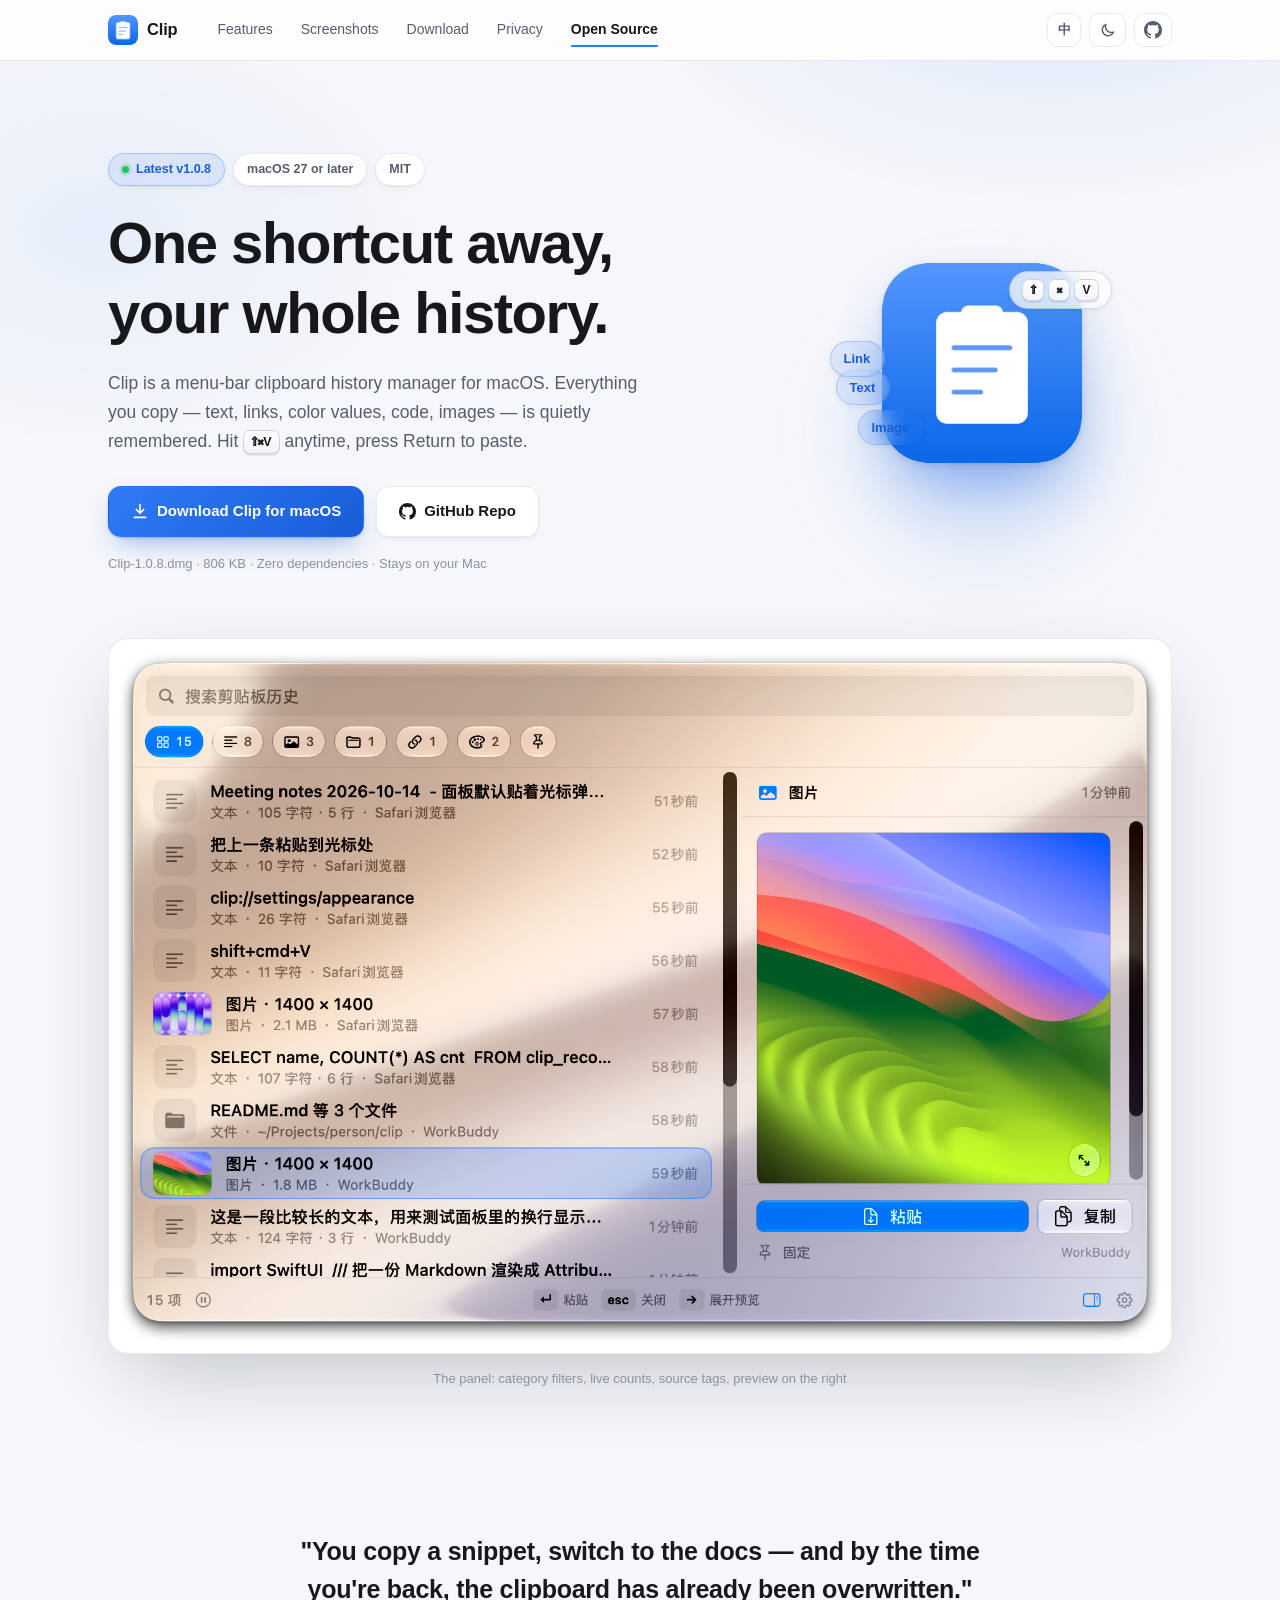
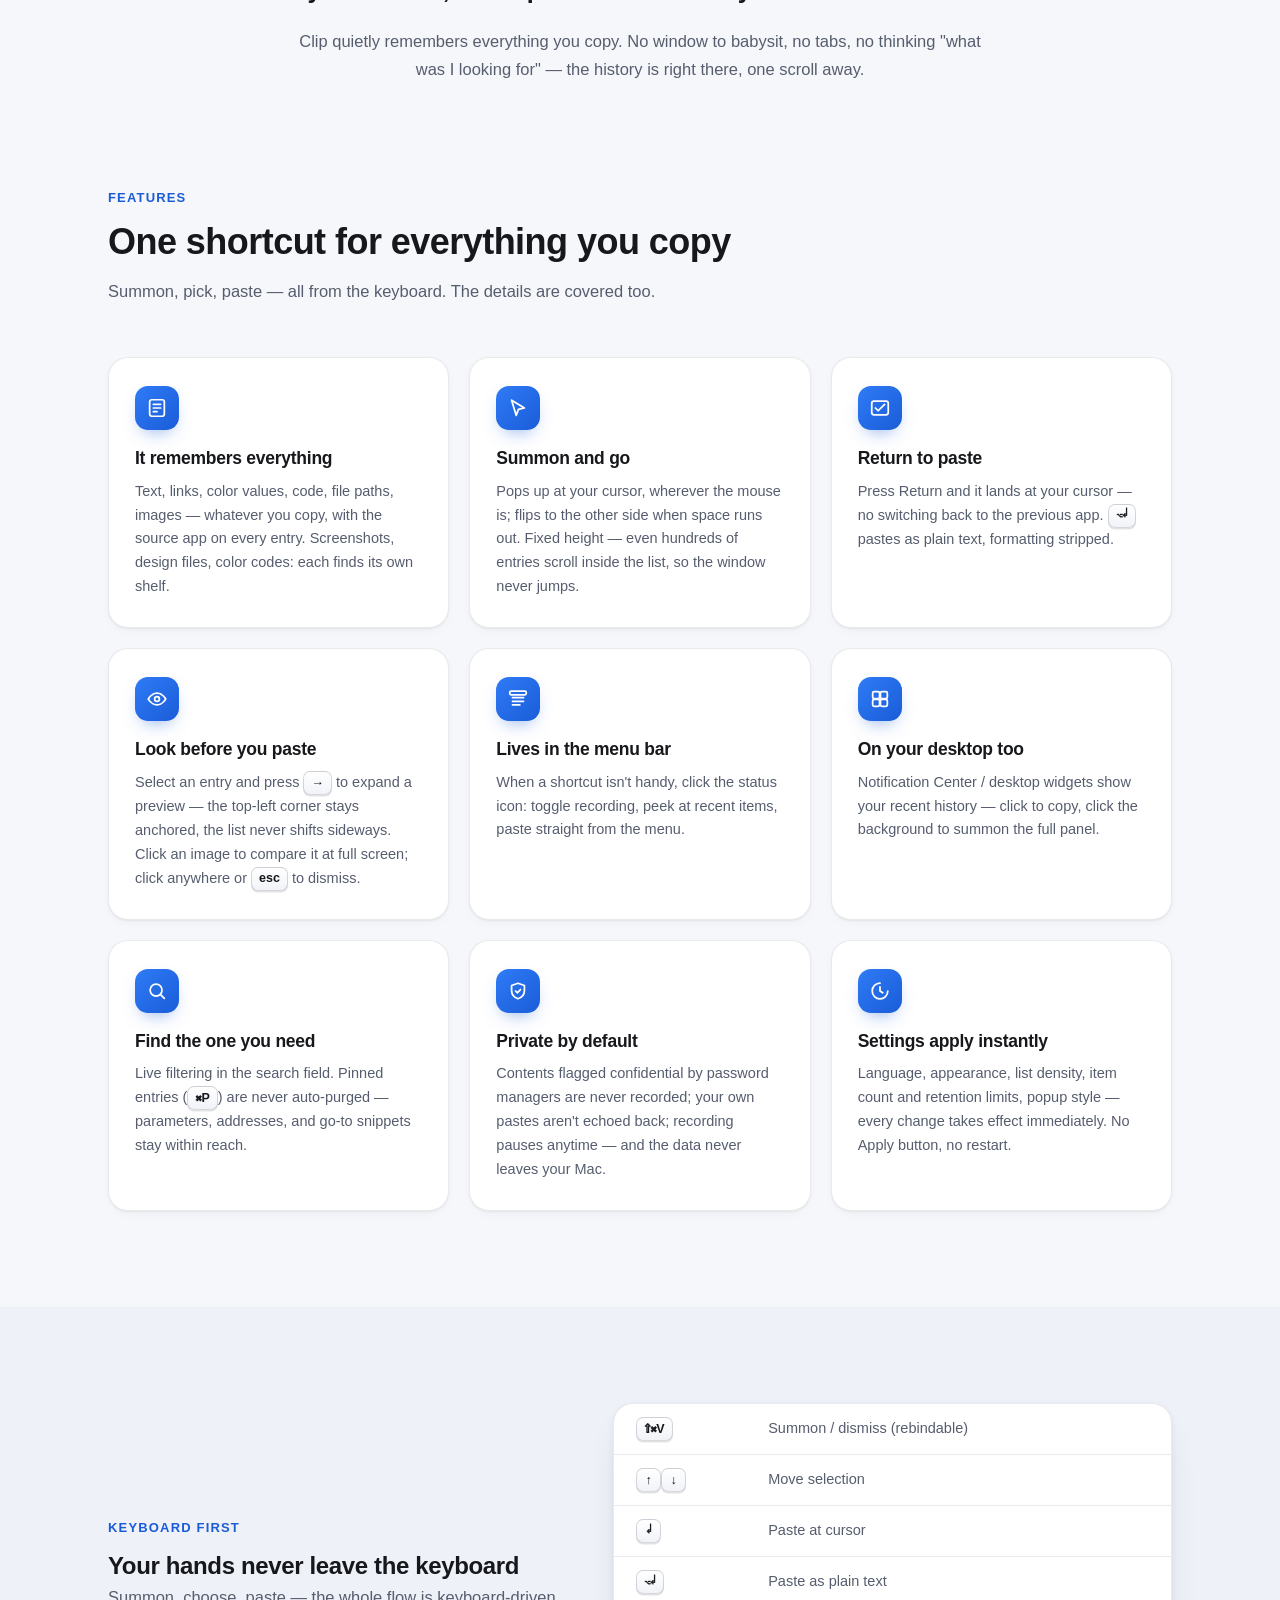
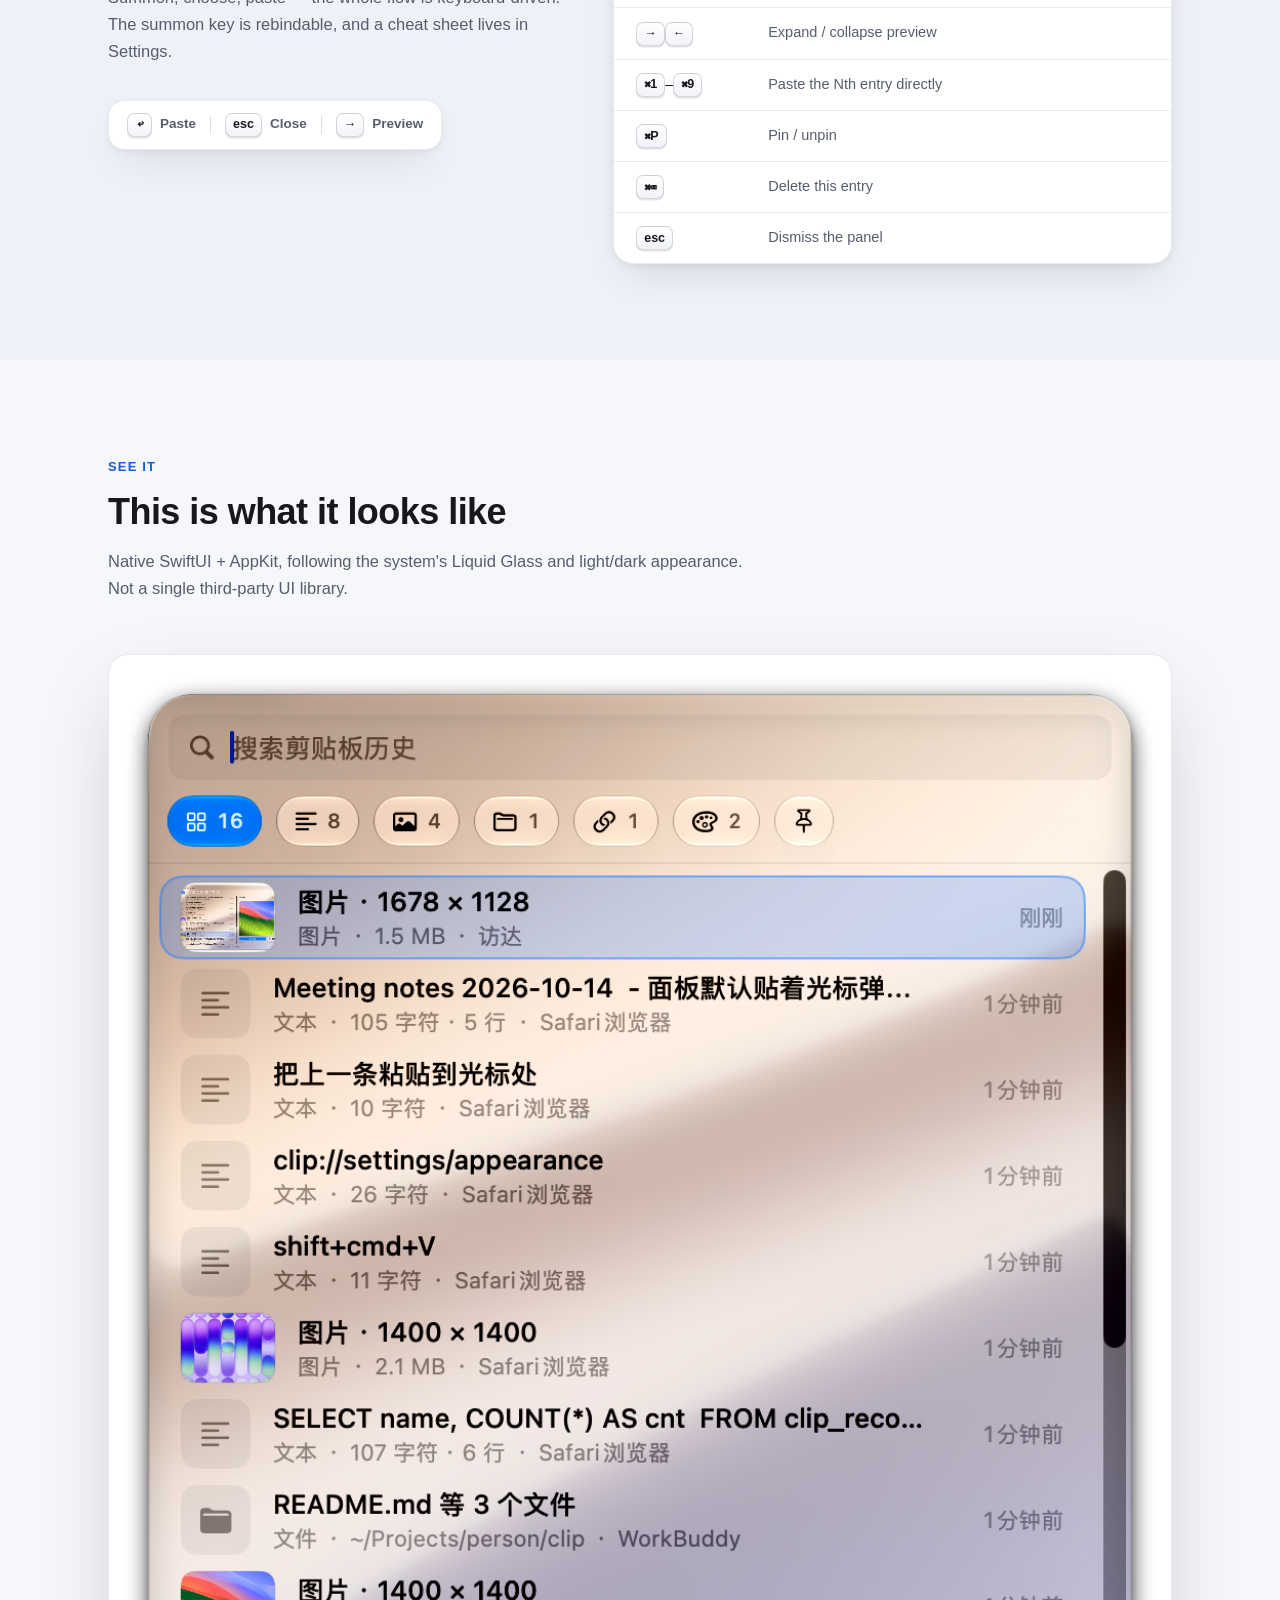
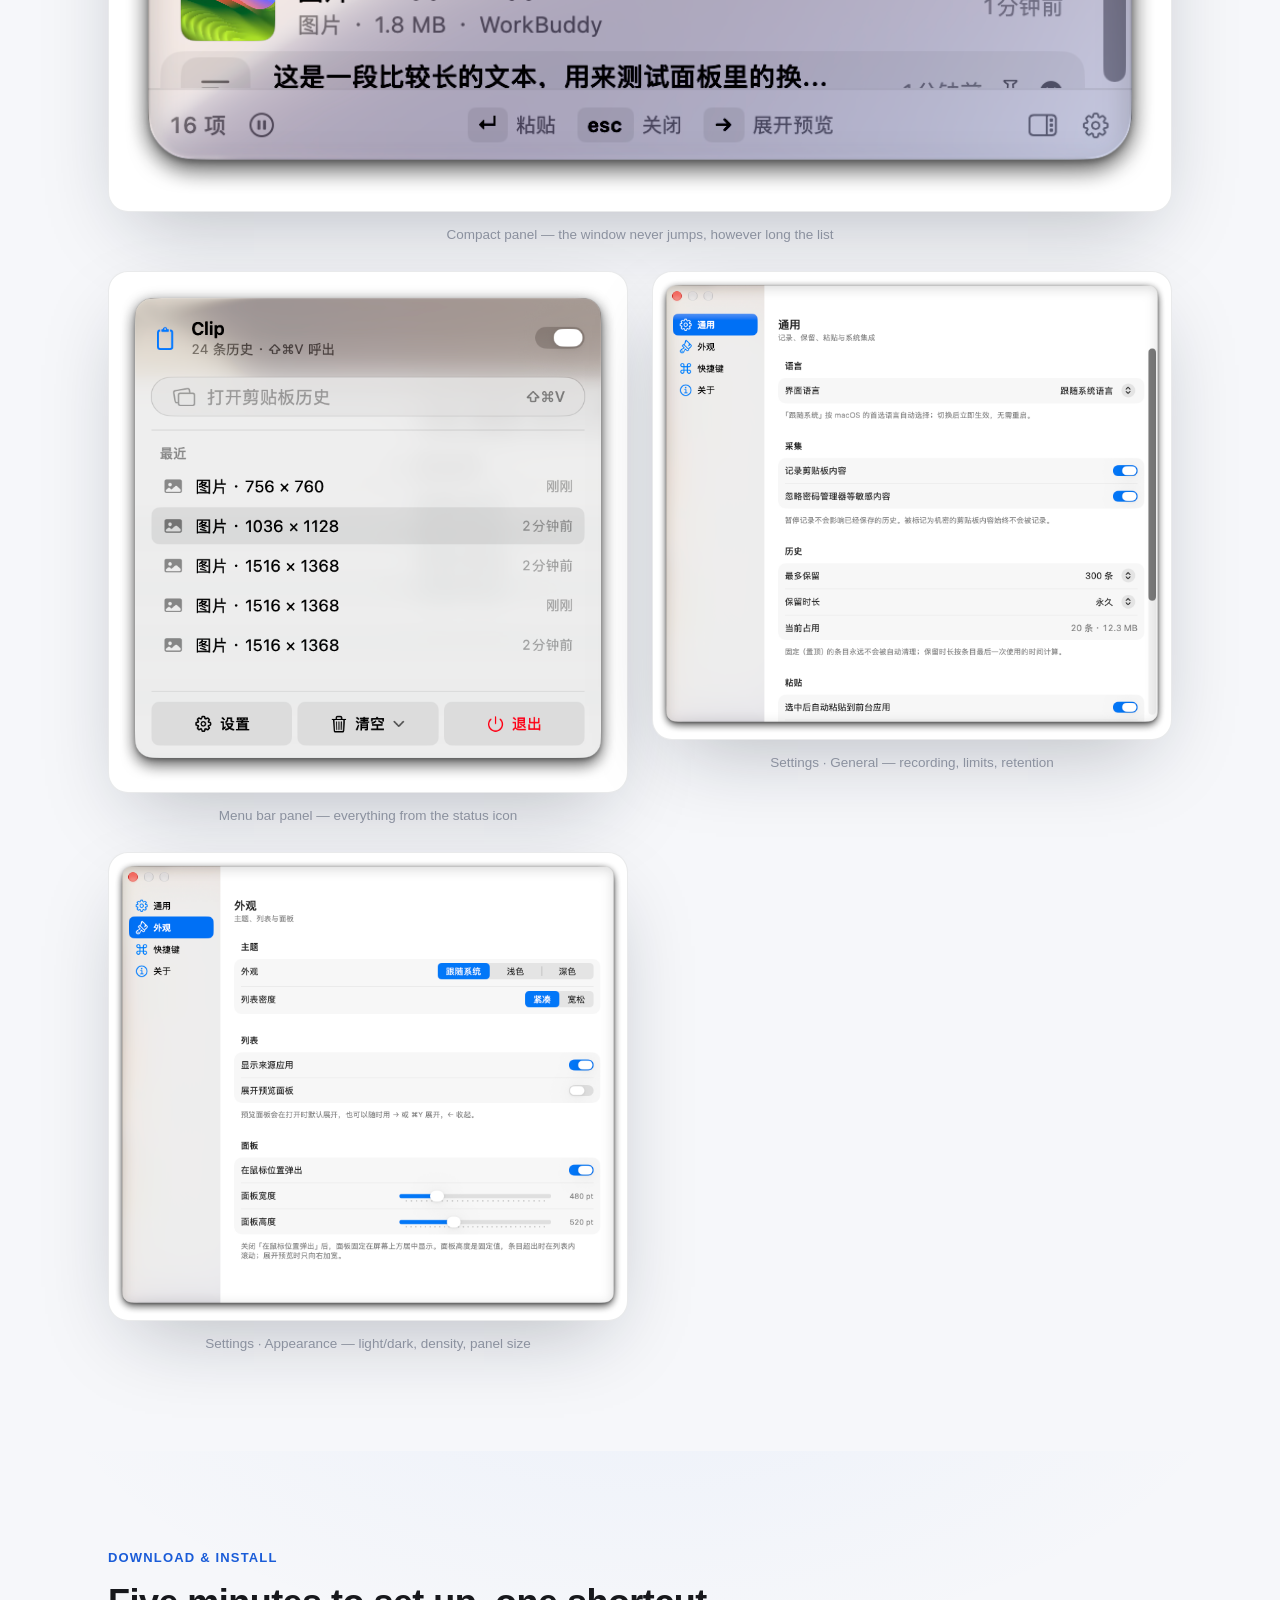
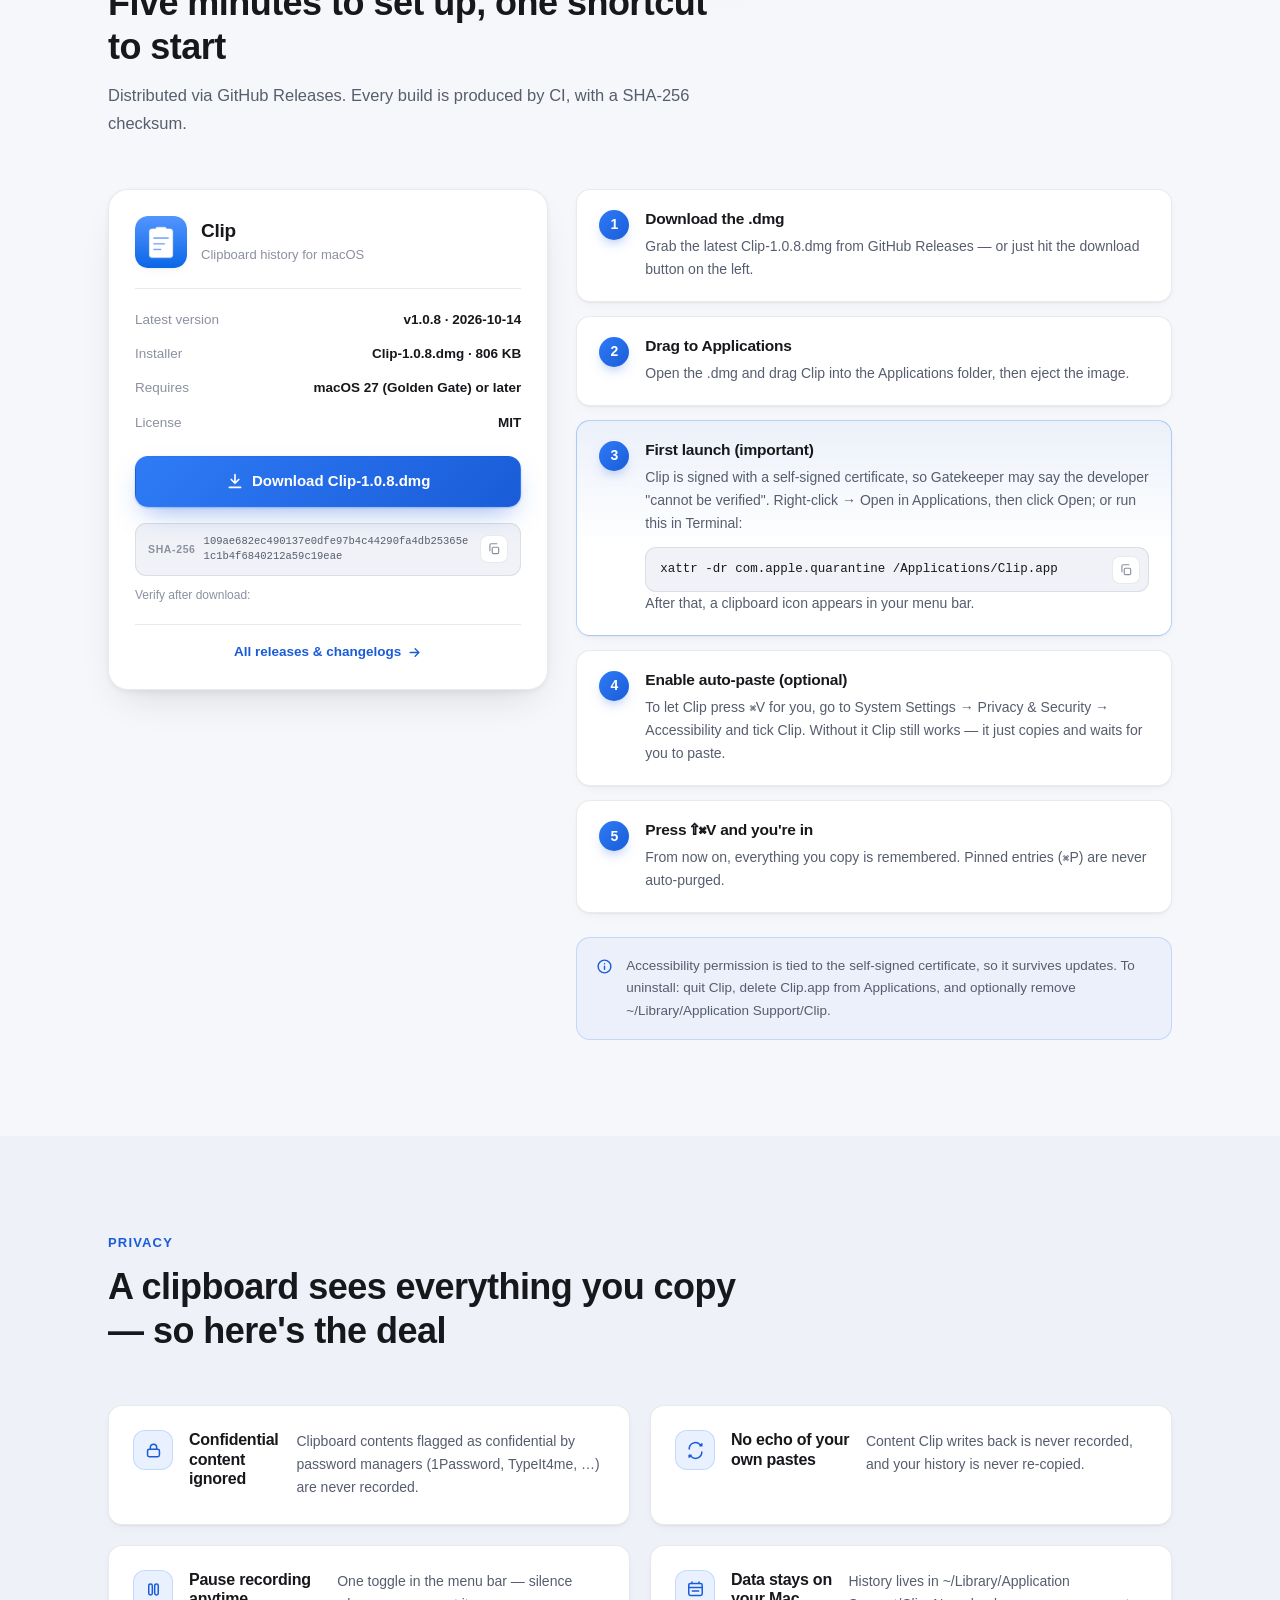
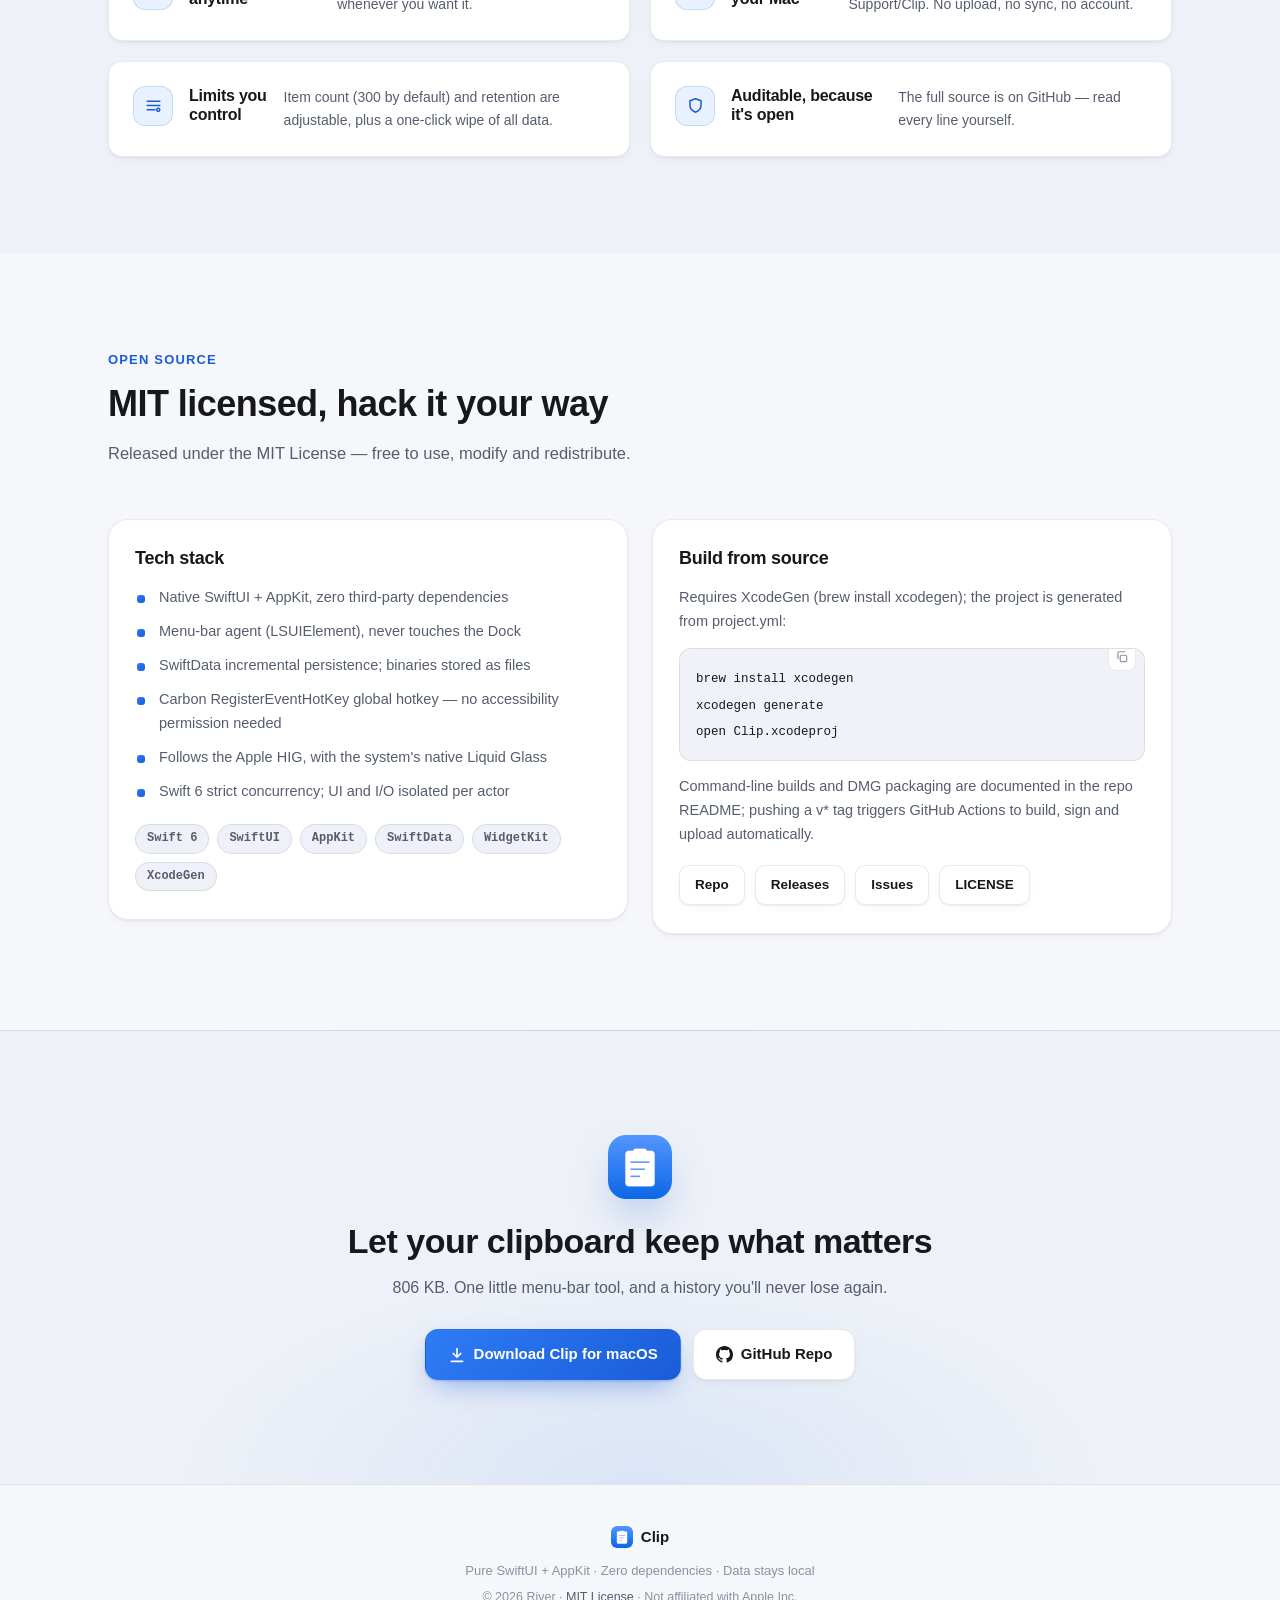
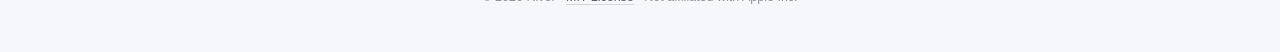
==== docs/index.html @ 3fa2eb09 "站点目录 site/ 移至 docs/，适配 GitHub Pages 的 /docs 发布选项 - GitHub Pages 分支发布只支持 / 或 /docs 根目录，site/ 子目录无法直接选" ====
<!DOCTYPE html>
<html lang="zh-CN">
<head>
<meta charset="UTF-8">
<meta name="viewport" content="width=device-width, initial-scale=1.0">
<title>Clip — macOS 剪贴板历史管理器</title>
<meta name="description" content="Clip 是一款常驻菜单栏的 macOS 剪贴板历史管理器。按一下 ⇧⌘V，复制过的一切就在手边，回车即粘。开源、零依赖、数据只在本机。">
<link rel="icon" type="image/png" href="assets/img/icon.png">
<link rel="stylesheet" href="assets/style.css">
</head>
<body>

<!-- ============ 顶部导航 ============ -->
<header class="nav" id="nav">
  <div class="nav-inner">
    <a class="nav-brand" href="#top">
      <img src="assets/img/icon.png" alt="Clip 图标" width="30" height="30">
      <span>Clip</span>
    </a>
    <nav class="nav-links">
      <a href="#features" data-i18n="nav.features">功能特性</a>
      <a href="#showcase" data-i18n="nav.showcase">截图</a>
      <a href="#download" data-i18n="nav.download">下载安装</a>
      <a href="#privacy" data-i18n="nav.privacy">隐私</a>
      <a href="#opensource" data-i18n="nav.opensource">开源</a>
    </nav>
    <div class="nav-actions">
      <button class="icon-btn" id="lang-toggle" type="button" aria-label="切换语言 / Switch language">
        <span id="lang-label">EN</span>
      </button>
      <button class="icon-btn" id="theme-toggle" type="button" aria-label="切换深浅色 / Toggle theme">
        <svg class="icon-sun" viewBox="0 0 24 24" width="17" height="17" fill="none" stroke="currentColor" stroke-width="2" stroke-linecap="round"><circle cx="12" cy="12" r="4.2"/><path d="M12 2.5v2M12 19.5v2M2.5 12h2M19.5 12h2M5.2 5.2l1.4 1.4M17.4 17.4l1.4 1.4M18.8 5.2l-1.4 1.4M6.6 17.4l-1.4 1.4"/></svg>
        <svg class="icon-moon" viewBox="0 0 24 24" width="17" height="17" fill="none" stroke="currentColor" stroke-width="2" stroke-linecap="round" stroke-linejoin="round"><path d="M20.6 14.2A8.3 8.3 0 0 1 9.8 3.4a8.3 8.3 0 1 0 10.8 10.8z"/></svg>
      </button>
      <a class="icon-btn" href="https://github.com/wrm244/clip" target="_blank" rel="noopener" aria-label="GitHub 仓库">
        <svg viewBox="0 0 16 16" width="18" height="18" fill="currentColor" aria-hidden="true"><path d="M8 0C3.58 0 0 3.58 0 8c0 3.54 2.29 6.53 5.47 7.59.4.07.55-.17.55-.38 0-.19-.01-.82-.01-1.49-2.01.37-2.53-.49-2.69-.94-.09-.23-.48-.94-.82-1.13-.28-.15-.68-.52-.01-.53.63-.01 1.08.58 1.23.82.72 1.21 1.87.87 2.33.66.07-.52.28-.87.51-1.07-1.78-.2-3.64-.89-3.64-3.95 0-.87.31-1.59.82-2.15-.08-.2-.36-1.02.08-2.12 0 0 .67-.21 2.2.82.64-.18 1.32-.27 2-.27s1.36.09 2 .27c1.53-1.04 2.2-.82 2.2-.82.44 1.1.16 1.92.08 2.12.51.56.82 1.27.82 2.15 0 3.07-1.87 3.75-3.65 3.95.29.25.54.73.54 1.48 0 1.07-.01 1.93-.01 2.2 0 .21.15.46.55.38A8.01 8.01 0 0 0 16 8c0-4.42-3.58-8-8-8z"/></svg>
      </a>
    </div>
  </div>
</header>

<main id="top">

<!-- ============ Hero ============ -->
<section class="hero">
  <div class="hero-bg" aria-hidden="true"></div>
  <div class="wrap hero-grid">
    <div class="hero-copy reveal">
      <div class="badges">
        <span class="badge badge-version"><span class="dot"></span><span data-i18n="hero.badgeLatest">最新版 v1.0.8</span></span>
        <span class="badge" data-i18n="hero.badgeOS">macOS 27 或更高</span>
        <span class="badge">MIT</span>
      </div>
      <h1 data-i18n-html="hero.title">按一下快捷键，<br>历史就在手边。</h1>
      <p class="lead" data-i18n-html="hero.sub">Clip 是一款常驻 macOS 菜单栏的剪贴板历史管理器。复制过的一切——文本、链接、色值、代码、图片——都安静地记着。<kbd>⇧⌘V</kbd> 随叫随到，回车即粘。</p>
      <div class="cta-row">
        <a class="btn btn-primary" href="https://github.com/wrm244/clip/releases/download/v1.0.8/Clip-1.0.8.dmg">
          <svg viewBox="0 0 24 24" width="18" height="18" fill="none" stroke="currentColor" stroke-width="2.2" stroke-linecap="round" stroke-linejoin="round"><path d="M12 3.5v11M7 10l5 5 5-5M4.5 20.5h15"/></svg>
          <span data-i18n="hero.ctaDownload">下载 Clip for macOS</span>
        </a>
        <a class="btn btn-ghost" href="https://github.com/wrm244/clip" target="_blank" rel="noopener">
          <svg viewBox="0 0 16 16" width="17" height="17" fill="currentColor" aria-hidden="true"><path d="M8 0C3.58 0 0 3.58 0 8c0 3.54 2.29 6.53 5.47 7.59.4.07.55-.17.55-.38 0-.19-.01-.82-.01-1.49-2.01.37-2.53-.49-2.69-.94-.09-.23-.48-.94-.82-1.13-.28-.15-.68-.52-.01-.53.63-.01 1.08.58 1.23.82.72 1.21 1.87.87 2.33.66.07-.52.28-.87.51-1.07-1.78-.2-3.64-.89-3.64-3.95 0-.87.31-1.59.82-2.15-.08-.2-.36-1.02.08-2.12 0 0 .67-.21 2.2.82.64-.18 1.32-.27 2-.27s1.36.09 2 .27c1.53-1.04 2.2-.82 2.2-.82.44 1.1.16 1.92.08 2.12.51.56.82 1.27.82 2.15 0 3.07-1.87 3.75-3.65 3.95.29.25.54.73.54 1.48 0 1.07-.01 1.93-.01 2.2 0 .21.15.46.55.38A8.01 8.01 0 0 0 16 8c0-4.42-3.58-8-8-8z"/></svg>
          <span data-i18n="hero.ctaGithub">GitHub 仓库</span>
        </a>
      </div>
      <p class="cta-meta" data-i18n="hero.ctaMeta">Clip-1.0.8.dmg · 806 KB · 零第三方依赖 · 数据只在本机</p>
    </div>

    <div class="hero-visual reveal" aria-hidden="true">
      <div class="hero-glow"></div>
      <div class="app-icon-wrap">
        <img class="app-icon" src="assets/img/icon.png" alt="Clip 应用图标" width="200" height="200">
        <div class="float-chip chip-key"><kbd>⇧</kbd><kbd>⌘</kbd><kbd>V</kbd></div>
        <div class="float-chip chip-pill pill-text"><span data-i18n="chip.text">文本</span></div>
        <div class="float-chip chip-pill pill-img"><span data-i18n="chip.image">图片</span></div>
        <div class="float-chip chip-pill pill-link"><span data-i18n="chip.link">链接</span></div>
      </div>
    </div>
  </div>

  <div class="wrap hero-shot reveal">
    <div class="shot-frame">
      <img src="assets/img/剪切板1.png" alt="Clip 面板展开预览" loading="lazy">
    </div>
    <p class="shot-caption" data-i18n="hero.shotCaption">主面板：分类筛选、实时计数、来源标注，向右展开预览</p>
  </div>
</section>

<!-- ============ 痛点引入 ============ -->
<section class="intro">
  <div class="wrap intro-inner reveal">
    <p class="intro-quote" data-i18n="intro.q1">「你复制了一段代码，切去查文档；回头再要用，剪贴板已经被新内容覆盖了。」</p>
    <p class="intro-text" data-i18n="intro.a1">Clip 在后台安静地记下你复制过的一切。没有窗口常驻，没有标签页，不用先想「我要找什么」——历史就摊在你面前，翻一下就行。</p>
  </div>
</section>

<!-- ============ 功能特性 ============ -->
<section class="section" id="features">
  <div class="wrap">
    <div class="section-head reveal">
      <p class="eyebrow" data-i18n="features.eyebrow">核心能力</p>
      <h2 data-i18n="features.title">一个快捷键，管好复制过的一切</h2>
      <p class="section-lead" data-i18n="features.lead">从呼出、选择到粘贴，全流程键盘完成；细节处也都替你想到了。</p>
    </div>

    <div class="grid grid-3">
      <article class="card reveal">
        <div class="card-icon icon-blue">
          <svg viewBox="0 0 24 24" width="22" height="22" fill="none" stroke="currentColor" stroke-width="1.9" stroke-linecap="round" stroke-linejoin="round"><path d="M4 5.5A2.5 2.5 0 0 1 6.5 3h11A2.5 2.5 0 0 1 20 5.5v13a2.5 2.5 0 0 1-2.5 2.5h-11A2.5 2.5 0 0 1 4 18.5z"/><path d="M8 8h8M8 12h8M8 16h4"/></svg>
        </div>
        <h3 data-i18n="f1.title">什么都记得</h3>
        <p data-i18n="f1.desc">文本、链接、颜色值、代码、文件路径、图片，复制什么记什么，每条都标着来自哪个应用。截图、设计稿、复制的色值，各自归位不打架。</p>
      </article>

      <article class="card reveal">
        <div class="card-icon icon-blue">
          <svg viewBox="0 0 24 24" width="22" height="22" fill="none" stroke="currentColor" stroke-width="1.9" stroke-linecap="round" stroke-linejoin="round"><path d="M5 3.5 19 12l-6.5 1.5L10 20z"/></svg>
        </div>
        <h3 data-i18n="f2.title">呼出即用</h3>
        <p data-i18n="f2.desc">贴着光标弹出，鼠标在哪就在哪出现；屏幕放不下时自动翻到另一侧。高度固定，条目再多也只在列表内部滚动——呼出的瞬间窗口不会上下跳。</p>
      </article>

      <article class="card reveal">
        <div class="card-icon icon-blue">
          <svg viewBox="0 0 24 24" width="22" height="22" fill="none" stroke="currentColor" stroke-width="1.9" stroke-linecap="round" stroke-linejoin="round"><rect x="3" y="4.5" width="18" height="15" rx="2.5"/><path d="M7 12l3 3 7-7"/></svg>
        </div>
        <h3 data-i18n="f3.title">回车即粘</h3>
        <p data-i18n-html="f3.desc">选中一条按回车，直接送到当前光标处，不用手动切回上一个应用。<kbd>⌥↵</kbd> 还能以纯文本粘贴，不带格式。</p>
      </article>

      <article class="card reveal">
        <div class="card-icon icon-blue">
          <svg viewBox="0 0 24 24" width="22" height="22" fill="none" stroke="currentColor" stroke-width="1.9" stroke-linecap="round" stroke-linejoin="round"><path d="M2.5 12S6 5.5 12 5.5 21.5 12 21.5 12 18 18.5 12 18.5 2.5 12 2.5 12z"/><circle cx="12" cy="12" r="2.6"/></svg>
        </div>
        <h3 data-i18n="f4.title">看得清再决定</h3>
        <p data-i18n-html="f4.desc">选中一条按 <kbd>→</kbd> 向右展开预览，左上角固定不动，正在看的列表不会横向跳动。图片点一下放大到屏幕尺寸比对，任意处或 <kbd>esc</kbd> 收起。</p>
      </article>

      <article class="card reveal">
        <div class="card-icon icon-blue">
          <svg viewBox="0 0 24 24" width="22" height="22" fill="none" stroke="currentColor" stroke-width="1.9" stroke-linecap="round" stroke-linejoin="round"><rect x="3" y="3.5" width="18" height="4" rx="1.4"/><path d="M6 10.5h12M6 14.5h12M6 18.5h8"/></svg>
        </div>
        <h3 data-i18n="f5.title">菜单栏里也能点</h3>
        <p data-i18n="f5.desc">不方便用快捷键时，点状态栏图标也行：开关记录、看最近几条、直接从菜单栏粘贴。</p>
      </article>

      <article class="card reveal">
        <div class="card-icon icon-blue">
          <svg viewBox="0 0 24 24" width="22" height="22" fill="none" stroke="currentColor" stroke-width="1.9" stroke-linecap="round" stroke-linejoin="round"><rect x="4" y="4" width="7.5" height="7.5" rx="1.6"/><rect x="12.5" y="4" width="7.5" height="7.5" rx="1.6"/><rect x="4" y="12.5" width="7.5" height="7.5" rx="1.6"/><rect x="12.5" y="12.5" width="7.5" height="7.5" rx="1.6"/></svg>
        </div>
        <h3 data-i18n="f6.title">桌面上也放一块</h3>
        <p data-i18n="f6.desc">通知中心 / 桌面小组件显示最近几条历史，点一下即复制，点空白处呼出完整面板。</p>
      </article>

      <article class="card reveal">
        <div class="card-icon icon-blue">
          <svg viewBox="0 0 24 24" width="22" height="22" fill="none" stroke="currentColor" stroke-width="1.9" stroke-linecap="round" stroke-linejoin="round"><circle cx="11" cy="11" r="6.5"/><path d="M20 20l-4.4-4.4"/></svg>
        </div>
        <h3 data-i18n="f7.title">找到你要的那一条</h3>
        <p data-i18n-html="f7.desc">顶部搜索框实时过滤。<kbd>⌘P</kbd> 固定过的条目永远不会被自动清理，参数、地址、常备片段这类东西可以一直留在手边。</p>
      </article>

      <article class="card reveal">
        <div class="card-icon icon-blue">
          <svg viewBox="0 0 24 24" width="22" height="22" fill="none" stroke="currentColor" stroke-width="1.9" stroke-linecap="round" stroke-linejoin="round"><path d="M12 3.5 5 6v5.5c0 4.4 3 7.6 7 9 4-1.4 7-4.6 7-9V6z"/><path d="M9.3 12l2 2 3.4-3.6"/></svg>
        </div>
        <h3 data-i18n="f8.title">隐私是默认项</h3>
        <p data-i18n="f8.desc">密码管理器标记为机密的剪贴板内容默认不记录，不记录自己回填的内容，可随时暂停记录——数据只在你本机。</p>
      </article>

      <article class="card reveal">
        <div class="card-icon icon-blue">
          <svg viewBox="0 0 24 24" width="22" height="22" fill="none" stroke="currentColor" stroke-width="1.9" stroke-linecap="round" stroke-linejoin="round"><path d="M12 3.5a8.5 8.5 0 1 0 8.5 8.5"/><path d="M12 7.5V12l3 2"/></svg>
        </div>
        <h3 data-i18n="f9.title">设置立即生效</h3>
        <p data-i18n="f9.desc">语言、深浅色、列表密度、保留条数与时长、呼出方式，所有改动立即生效，没有「应用」按钮，不需要重启。</p>
      </article>
    </div>
  </div>
</section>

<!-- ============ 快捷键 ============ -->
<section class="section section-tint" id="shortcuts">
  <div class="wrap">
    <div class="shortcuts-grid">
      <div class="reveal">
        <p class="eyebrow" data-i18n="keys.eyebrow">全键盘操作</p>
        <h2 data-i18n="keys.title">手不用离开键盘</h2>
        <p class="section-lead" data-i18n="keys.lead">从呼出、选择到粘贴，全流程键盘完成。呼出键可改成任意组合键，速查面板就在设置里。</p>
        <div class="keys-demo" aria-hidden="true">
          <div class="keys-bar">
            <kbd>↩</kbd><span data-i18n="keys.demoPaste">粘贴</span>
            <span class="keys-sep"></span>
            <kbd>esc</kbd><span data-i18n="keys.demoClose">关闭</span>
            <span class="keys-sep"></span>
            <kbd>→</kbd><span data-i18n="keys.demoPreview">展开预览</span>
          </div>
        </div>
      </div>
      <div class="table-card reveal">
        <table class="keys-table">
          <tbody>
            <tr><td><kbd>⇧⌘V</kbd></td><td data-i18n="k1">呼出 / 收起（可改成任意组合键）</td></tr>
            <tr><td><kbd>↑</kbd><kbd>↓</kbd></td><td data-i18n="k2">选择</td></tr>
            <tr><td><kbd>↵</kbd></td><td data-i18n="k3">粘贴到光标处</td></tr>
            <tr><td><kbd>⌥↵</kbd></td><td data-i18n="k4">以纯文本粘贴（不带格式）</td></tr>
            <tr><td><kbd>→</kbd><kbd>←</kbd></td><td data-i18n="k5">展开 / 收起预览</td></tr>
            <tr><td><kbd>⌘1</kbd>–<kbd>⌘9</kbd></td><td data-i18n="k6">直接粘贴第 N 条</td></tr>
            <tr><td><kbd>⌘P</kbd></td><td data-i18n="k7">置顶 / 取消置顶</td></tr>
            <tr><td><kbd>⌘⌫</kbd></td><td data-i18n="k8">删除这一条</td></tr>
            <tr><td><kbd>esc</kbd></td><td data-i18n="k9">收起面板</td></tr>
          </tbody>
        </table>
      </div>
    </div>
  </div>
</section>

<!-- ============ 截图 ============ -->
<section class="section" id="showcase">
  <div class="wrap">
    <div class="section-head reveal">
      <p class="eyebrow" data-i18n="show.eyebrow">实际样子</p>
      <h2 data-i18n="show.title">长这样</h2>
      <p class="section-lead" data-i18n="show.lead">原生 SwiftUI + AppKit，跟随系统 Liquid Glass 与深浅色，没有一行第三方 UI 库。</p>
    </div>

    <div class="showcase-grid">
      <figure class="shot reveal">
        <div class="shot-frame"><img src="assets/img/剪切板2.png" alt="Clip 紧凑面板" loading="lazy"></div>
        <figcaption data-i18n="show.c1">紧凑面板 —— 条目再多，窗口也不跳</figcaption>
      </figure>
      <figure class="shot reveal">
        <div class="shot-frame"><img src="assets/img/任务栏弹窗.png" alt="菜单栏面板" loading="lazy"></div>
        <figcaption data-i18n="show.c2">菜单栏面板 —— 点状态栏图标即可操作</figcaption>
      </figure>
      <figure class="shot reveal">
        <div class="shot-frame"><img src="assets/img/设置通用.png" alt="设置 · 通用" loading="lazy"></div>
        <figcaption data-i18n="show.c3">设置 · 通用 —— 记录开关、条数与时长上限</figcaption>
      </figure>
      <figure class="shot reveal">
        <div class="shot-frame"><img src="assets/img/设置外观.png" alt="设置 · 外观" loading="lazy"></div>
        <figcaption data-i18n="show.c4">设置 · 外观 —— 深浅色、密度、面板尺寸</figcaption>
      </figure>
    </div>
  </div>
</section>

<!-- ============ 下载安装 ============ -->
<section class="section section-download" id="download">
  <div class="wrap">
    <div class="section-head reveal">
      <p class="eyebrow" data-i18n="dl.eyebrow">下载与安装</p>
      <h2 data-i18n="dl.title">五分钟装好，按下快捷键就能用</h2>
      <p class="section-lead" data-i18n="dl.lead">通过 GitHub Releases 分发。安装包由 CI 自动构建，附 SHA-256 校验值。</p>
    </div>

    <div class="download-grid">
      <aside class="dl-card reveal">
        <div class="dl-card-head">
          <img src="assets/img/icon.png" alt="Clip 图标" width="52" height="52">
          <div>
            <h3>Clip</h3>
            <p data-i18n="dl.cardSub">macOS 剪贴板历史管理器</p>
          </div>
        </div>
        <dl class="dl-meta">
          <div><dt data-i18n="dl.metaVersion">最新版本</dt><dd>v1.0.8 · 2026-10-14</dd></div>
          <div><dt data-i18n="dl.metaAsset">安装包</dt><dd>Clip-1.0.8.dmg · 806 KB</dd></div>
          <div><dt data-i18n="dl.metaReq">系统要求</dt><dd data-i18n="dl.metaReqVal">macOS 27（Golden Gate）或更高</dd></div>
          <div><dt data-i18n="dl.metaLicense">许可</dt><dd>MIT</dd></div>
        </dl>
        <a class="btn btn-primary btn-block" href="https://github.com/wrm244/clip/releases/download/v1.0.8/Clip-1.0.8.dmg">
          <svg viewBox="0 0 24 24" width="18" height="18" fill="none" stroke="currentColor" stroke-width="2.2" stroke-linecap="round" stroke-linejoin="round"><path d="M12 3.5v11M7 10l5 5 5-5M4.5 20.5h15"/></svg>
          <span data-i18n="dl.btnDownload">下载 Clip-1.0.8.dmg</span>
        </a>
        <div class="dl-sha">
          <span class="dl-sha-label">SHA-256</span>
          <code id="sha-value">109ae682ec490137e0dfe97b4c44290fa4db25365e1c1b4f6840212a59c19eae</code>
          <button class="copy-btn" type="button" data-copy="109ae682ec490137e0dfe97b4c44290fa4db25365e1c1b4f6840212a59c19eae" data-i18n-aria="dl.copySha" aria-label="复制 SHA-256">
            <svg viewBox="0 0 24 24" width="14" height="14" fill="none" stroke="currentColor" stroke-width="2" stroke-linecap="round" stroke-linejoin="round"><rect x="9" y="9" width="11" height="11" rx="2"/><path d="M5 15V5a2 2 0 0 1 2-2h10"/></svg>
          </button>
        </div>
        <p class="dl-verify" data-i18n-html="dl.verify">下载后校验：<code>shasum -a 256 ~/Downloads/Clip-1.0.8.dmg</code></p>
        <a class="dl-all" href="https://github.com/wrm244/clip/releases" target="_blank" rel="noopener">
          <span data-i18n="dl.allVersions">查看所有版本与更新日志</span>
          <svg viewBox="0 0 24 24" width="15" height="15" fill="none" stroke="currentColor" stroke-width="2.2" stroke-linecap="round" stroke-linejoin="round"><path d="M5 12h14M13 6l6 6-6 6"/></svg>
        </a>
      </aside>

      <div class="steps reveal">
        <ol class="step-list">
          <li class="step">
            <span class="step-num">1</span>
            <div class="step-body">
              <h4 data-i18n="s1.title">下载 .dmg</h4>
              <p data-i18n="s1.desc">从 GitHub Releases 下载最新版的 Clip-1.0.8.dmg。也可以点上方按钮直接开始下载。</p>
            </div>
          </li>
          <li class="step">
            <span class="step-num">2</span>
            <div class="step-body">
              <h4 data-i18n="s2.title">拖进「应用程序」</h4>
              <p data-i18n="s2.desc">打开 .dmg，把 Clip 拖到「应用程序」文件夹（或运行其中的安装示意），然后弹出镜像。</p>
            </div>
          </li>
          <li class="step step-highlight">
            <span class="step-num">3</span>
            <div class="step-body">
              <h4 data-i18n="s3.title">首次启动（重要）</h4>
              <p data-i18n="s3.desc">Clip 使用自签名证书，Gatekeeper 可能提示「无法验证开发者」。在「应用程序」里右键 → 打开，再点「打开」；或在「终端」执行：</p>
              <div class="code-block">
                <code>xattr -dr com.apple.quarantine /Applications/Clip.app</code>
                <button class="copy-btn" type="button" data-copy="xattr -dr com.apple.quarantine /Applications/Clip.app" data-i18n-aria="dl.copyCmd" aria-label="复制命令">
                  <svg viewBox="0 0 24 24" width="14" height="14" fill="none" stroke="currentColor" stroke-width="2" stroke-linecap="round" stroke-linejoin="round"><rect x="9" y="9" width="11" height="11" rx="2"/><path d="M5 15V5a2 2 0 0 1 2-2h10"/></svg>
                </button>
              </div>
              <p data-i18n="s3.desc2">之后启动，菜单栏会出现剪贴板图标。</p>
            </div>
          </li>
          <li class="step">
            <span class="step-num">4</span>
            <div class="step-body">
              <h4 data-i18n="s4.title">开启自动粘贴（可选）</h4>
              <p data-i18n="s4.desc">想让 Clip 帮你按下 ⌘V，去 系统设置 → 隐私与安全性 → 辅助功能 勾选 Clip。不授权也能用，只是变成「复制好等你手动粘」并给个提示。</p>
            </div>
          </li>
          <li class="step">
            <span class="step-num">5</span>
            <div class="step-body">
              <h4 data-i18n="s5.title">按下 ⇧⌘V，开始使用</h4>
              <p data-i18n="s5.desc">之后每次复制都会被记下。置顶（⌘P）过的条目永远不会被自动清理。</p>
            </div>
          </li>
        </ol>

        <div class="note-card">
          <div class="note-icon">
            <svg viewBox="0 0 24 24" width="17" height="17" fill="none" stroke="currentColor" stroke-width="2" stroke-linecap="round"><circle cx="12" cy="12" r="9"/><path d="M12 8.2v.01M12 11.5V16"/></svg>
          </div>
          <p data-i18n="dl.note">辅助功能授权与自签名证书绑定，更新版本后无需重新授权。卸载：退出 Clip 后删掉「应用程序」里的 Clip.app，数据目录 ~/Library/Application Support/Clip 可一并删除。</p>
        </div>
      </div>
    </div>
  </div>
</section>

<!-- ============ 隐私 ============ -->
<section class="section section-tint" id="privacy">
  <div class="wrap">
    <div class="section-head reveal">
      <p class="eyebrow" data-i18n="pv.eyebrow">隐私</p>
      <h2 data-i18n="pv.title">剪贴板能看见你复制的一切，所以这件事得说清楚</h2>
    </div>
    <div class="grid grid-2">
      <div class="priv-item reveal">
        <div class="priv-icon">
          <svg viewBox="0 0 24 24" width="19" height="19" fill="none" stroke="currentColor" stroke-width="1.9" stroke-linecap="round" stroke-linejoin="round"><rect x="4.5" y="10.5" width="15" height="9.5" rx="2.2"/><path d="M8 10.5V8a4 4 0 0 1 8 0v2.5"/></svg>
        </div>
        <h3 data-i18n="pv1.title">默认忽略机密内容</h3>
        <p data-i18n="pv1.desc">密码管理器（1Password、TypeIt4me 等）标记为机密的剪贴板内容不会被记录。</p>
      </div>
      <div class="priv-item reveal">
        <div class="priv-icon">
          <svg viewBox="0 0 24 24" width="19" height="19" fill="none" stroke="currentColor" stroke-width="1.9" stroke-linecap="round" stroke-linejoin="round"><path d="M4 10a8 8 0 0 1 13.6-5.6L20 6M20 3.5V6h-2.5"/><path d="M20 14a8 8 0 0 1-13.6 5.6L4 18M4 20.5V18h2.5"/></svg>
        </div>
        <h3 data-i18n="pv2.title">不记录回填内容</h3>
        <p data-i18n="pv2.desc">不记录自己回填的内容，也不会把你的历史再抄一遍。</p>
      </div>
      <div class="priv-item reveal">
        <div class="priv-icon">
          <svg viewBox="0 0 24 24" width="19" height="19" fill="none" stroke="currentColor" stroke-width="1.9" stroke-linecap="round" stroke-linejoin="round"><rect x="6" y="5" width="4.5" height="14" rx="2.2"/><rect x="13.5" y="5" width="4.5" height="14" rx="2.2"/></svg>
        </div>
        <h3 data-i18n="pv3.title">随时暂停记录</h3>
        <p data-i18n="pv3.desc">菜单栏一键开关，想安静的时候就安静。</p>
      </div>
      <div class="priv-item reveal">
        <div class="priv-icon">
          <svg viewBox="0 0 24 24" width="19" height="19" fill="none" stroke="currentColor" stroke-width="1.9" stroke-linecap="round" stroke-linejoin="round"><rect x="3.5" y="4.5" width="17" height="15" rx="2.2"/><path d="M3.5 9.5h17M7.5 4.5v-2M16.5 4.5v-2M8 14h8"/></svg>
        </div>
        <h3 data-i18n="pv4.title">数据只在你本机</h3>
        <p data-i18n="pv4.desc">历史存在 ~/Library/Application Support/Clip，不上传、不同步、没有账号。</p>
      </div>
      <div class="priv-item reveal">
        <div class="priv-icon">
          <svg viewBox="0 0 24 24" width="19" height="19" fill="none" stroke="currentColor" stroke-width="1.9" stroke-linecap="round" stroke-linejoin="round"><path d="M4 6.5h16M4 12h16M4 17.5h10"/><circle cx="18" cy="17.5" r="2"/></svg>
        </div>
        <h3 data-i18n="pv5.title">可设上限</h3>
        <p data-i18n="pv5.desc">条数（默认 300）和保留时长都可调，还能一键清空全部数据。</p>
      </div>
      <div class="priv-item reveal">
        <div class="priv-icon">
          <svg viewBox="0 0 24 24" width="19" height="19" fill="none" stroke="currentColor" stroke-width="1.9" stroke-linecap="round" stroke-linejoin="round"><path d="M12 3.5 5 6v5.5c0 4.4 3 7.6 7 9 4-1.4 7-4.6 7-9V6z"/></svg>
        </div>
        <h3 data-i18n="pv6.title">开源可审计</h3>
        <p data-i18n="pv6.desc">代码在 GitHub 上完全公开，每一行都可以自己看。</p>
      </div>
    </div>
  </div>
</section>

<!-- ============ 开源 / 构建 ============ -->
<section class="section" id="opensource">
  <div class="wrap">
    <div class="section-head reveal">
      <p class="eyebrow" data-i18n="os.eyebrow">开源</p>
      <h2 data-i18n="os.title">MIT 协议，欢迎折腾</h2>
      <p class="section-lead" data-i18n="os.lead">基于 MIT 协议发布，可以自由使用、修改与分发。</p>
    </div>

    <div class="os-grid">
      <div class="os-stack card reveal">
        <h3 data-i18n="os.stackTitle">技术栈</h3>
        <ul class="os-list">
          <li data-i18n="os.li1">原生 SwiftUI + AppKit，零第三方依赖</li>
          <li data-i18n="os.li2">菜单栏代理（LSUIElement）常驻，不占 Dock</li>
          <li data-i18n="os.li3">SwiftData 增量持久化，图片等二进制外置为文件</li>
          <li data-i18n="os.li4">Carbon RegisterEventHotKey 全局热键，无需辅助功能权限</li>
          <li data-i18n="os.li5">界面遵循 Apple 人机界面指南，系统原生 Liquid Glass</li>
          <li data-i18n="os.li6">Swift 6 严格并发，UI 与 I/O 分actor隔离</li>
        </ul>
        <div class="os-tags">
          <span>Swift 6</span><span>SwiftUI</span><span>AppKit</span><span>SwiftData</span><span>WidgetKit</span><span>XcodeGen</span>
        </div>
      </div>

      <div class="os-build card reveal">
        <h3 data-i18n="os.buildTitle">从源码构建</h3>
        <p data-i18n="os.buildDesc">需要 XcodeGen（brew install xcodegen），工程由 project.yml 生成：</p>
        <div class="code-block code-block-lg">
          <pre><code>brew install xcodegen
xcodegen generate
open Clip.xcodeproj</code></pre>
          <button class="copy-btn" type="button" data-copy="brew install xcodegen
xcodegen generate
open Clip.xcodeproj" data-i18n-aria="os.copyBuild" aria-label="复制构建命令">
            <svg viewBox="0 0 24 24" width="14" height="14" fill="none" stroke="currentColor" stroke-width="2" stroke-linecap="round" stroke-linejoin="round"><rect x="9" y="9" width="11" height="11" rx="2"/><path d="M5 15V5a2 2 0 0 1 2-2h10"/></svg>
          </button>
        </div>
        <p data-i18n="os.buildNote">命令行构建与 DMG 打包说明见仓库 README；推 v* 标签后由 GitHub Actions 自动完成构建、签名与上传。</p>
        <div class="os-links">
          <a class="btn btn-ghost btn-sm" href="https://github.com/wrm244/clip" target="_blank" rel="noopener" data-i18n="os.linkRepo">仓库</a>
          <a class="btn btn-ghost btn-sm" href="https://github.com/wrm244/clip/releases" target="_blank" rel="noopener" data-i18n="os.linkReleases">Releases</a>
          <a class="btn btn-ghost btn-sm" href="https://github.com/wrm244/clip/issues" target="_blank" rel="noopener" data-i18n="os.linkIssues">Issues</a>
          <a class="btn btn-ghost btn-sm" href="https://github.com/wrm244/clip/blob/main/LICENSE" target="_blank" rel="noopener" data-i18n="os.linkLicense">LICENSE</a>
        </div>
      </div>
    </div>
  </div>
</section>

<!-- ============ 结尾 CTA ============ -->
<section class="final-cta">
  <div class="wrap final-inner reveal">
    <img src="assets/img/icon.png" alt="Clip 图标" width="64" height="64">
    <h2 data-i18n="cta.title">让剪贴板记住该记住的</h2>
    <p data-i18n="cta.sub">806 KB，一个菜单栏小工具，和一段不用再丢的历史。</p>
    <div class="cta-row cta-row-center">
      <a class="btn btn-primary" href="https://github.com/wrm244/clip/releases/download/v1.0.8/Clip-1.0.8.dmg">
        <svg viewBox="0 0 24 24" width="18" height="18" fill="none" stroke="currentColor" stroke-width="2.2" stroke-linecap="round" stroke-linejoin="round"><path d="M12 3.5v11M7 10l5 5 5-5M4.5 20.5h15"/></svg>
        <span data-i18n="hero.ctaDownload">下载 Clip for macOS</span>
      </a>
      <a class="btn btn-ghost" href="https://github.com/wrm244/clip" target="_blank" rel="noopener">
        <svg viewBox="0 0 16 16" width="17" height="17" fill="currentColor" aria-hidden="true"><path d="M8 0C3.58 0 0 3.58 0 8c0 3.54 2.29 6.53 5.47 7.59.4.07.55-.17.55-.38 0-.19-.01-.82-.01-1.49-2.01.37-2.53-.49-2.69-.94-.09-.23-.48-.94-.82-1.13-.28-.15-.68-.52-.01-.53.63-.01 1.08.58 1.23.82.72 1.21 1.87.87 2.33.66.07-.52.28-.87.51-1.07-1.78-.2-3.64-.89-3.64-3.95 0-.87.31-1.59.82-2.15-.08-.2-.36-1.02.08-2.12 0 0 .67-.21 2.2.82.64-.18 1.32-.27 2-.27s1.36.09 2 .27c1.53-1.04 2.2-.82 2.2-.82.44 1.1.16 1.92.08 2.12.51.56.82 1.27.82 2.15 0 3.07-1.87 3.75-3.65 3.95.29.25.54.73.54 1.48 0 1.07-.01 1.93-.01 2.2 0 .21.15.46.55.38A8.01 8.01 0 0 0 16 8c0-4.42-3.58-8-8-8z"/></svg>
        <span data-i18n="hero.ctaGithub">GitHub 仓库</span>
      </a>
    </div>
  </div>
</section>

</main>

<!-- ============ 页脚 ============ -->
<footer class="footer">
  <div class="wrap footer-inner">
    <div class="footer-brand">
      <img src="assets/img/icon.png" alt="" width="22" height="22">
      <span>Clip</span>
    </div>
    <p class="footer-line" data-i18n="footer.line">纯 SwiftUI + AppKit · 零第三方依赖 · 数据只在本机</p>
    <p class="footer-copy">© <span id="year">2026</span> River · <a href="https://github.com/wrm244/clip/blob/main/LICENSE" target="_blank" rel="noopener">MIT License</a> · <span data-i18n="footer.notApple">与 Apple Inc. 无关联</span></p>
  </div>
</footer>

<div class="toast" id="toast" role="status" aria-live="polite"></div>

<script src="assets/app.js"></script>
</body>
</html>
---- docs/assets/style.css ----
/* ==========================================================
   Clip — 产品介绍页样式
   浅色为默认，深色跟随系统或手动切换（html[data-theme]）
   ========================================================== */

:root {
  --bg: #f6f7fa;
  --bg-elev: #ffffff;
  --bg-tint: #eef1f7;
  --text: #17181c;
  --text-2: #565d6e;
  --text-3: #8b919f;
  --border: rgba(18, 22, 38, 0.09);
  --border-strong: rgba(18, 22, 38, 0.14);
  --brand: #2f7bf6;
  --brand-deep: #1a5cd8;
  --brand-soft: rgba(47, 123, 246, 0.1);
  --brand-softer: rgba(47, 123, 246, 0.05);
  --glass: rgba(255, 255, 255, 0.74);
  --shadow-sm: 0 1px 2px rgba(16, 24, 40, 0.05), 0 4px 14px -6px rgba(16, 24, 40, 0.08);
  --shadow-md: 0 2px 6px rgba(16, 24, 40, 0.06), 0 18px 40px -16px rgba(16, 24, 40, 0.16);
  --shadow-lg: 0 30px 80px -24px rgba(16, 24, 40, 0.28);
  --kbd-bg: linear-gradient(180deg, #ffffff, #f1f3f8);
  --kbd-border: rgba(18, 22, 38, 0.16);
  --kbd-shadow: rgba(18, 22, 38, 0.12);
  --code-bg: #f0f2f7;
  --radius-lg: 20px;
  --radius-md: 14px;
  --font: -apple-system, BlinkMacSystemFont, "SF Pro Text", "PingFang SC", "Hiragino Sans GB", "Helvetica Neue", "Microsoft YaHei", sans-serif;
  --font-mono: ui-monospace, SFMono-Regular, "SF Mono", Menlo, Consolas, "Liberation Mono", monospace;
  --nav-h: 60px;
}

/* 深色：系统偏好（未手动指定时） */
@media (prefers-color-scheme: dark) {
  :root:not([data-theme="light"]) {
    --bg: #0b0d13;
    --bg-elev: #14171f;
    --bg-tint: #10131b;
    --text: #f2f4f8;
    --text-2: #a7aebc;
    --text-3: #767e8f;
    --border: rgba(255, 255, 255, 0.09);
    --border-strong: rgba(255, 255, 255, 0.16);
    --brand: #6ba4ff;
    --brand-deep: #3f7ef0;
    --brand-soft: rgba(107, 164, 255, 0.14);
    --brand-softer: rgba(107, 164, 255, 0.07);
    --glass: rgba(13, 16, 23, 0.76);
    --shadow-sm: 0 1px 2px rgba(0, 0, 0, 0.3), 0 4px 14px -6px rgba(0, 0, 0, 0.45);
    --shadow-md: 0 2px 6px rgba(0, 0, 0, 0.32), 0 18px 40px -16px rgba(0, 0, 0, 0.6);
    --shadow-lg: 0 30px 80px -24px rgba(0, 0, 0, 0.75);
    --kbd-bg: linear-gradient(180deg, #232833, #1a1e27);
    --kbd-border: rgba(255, 255, 255, 0.16);
    --kbd-shadow: rgba(0, 0, 0, 0.5);
    --code-bg: #1a1e27;
  }
}

/* 深色：手动切换 */
:root[data-theme="dark"] {
  --bg: #0b0d13;
  --bg-elev: #14171f;
  --bg-tint: #10131b;
  --text: #f2f4f8;
  --text-2: #a7aebc;
  --text-3: #767e8f;
  --border: rgba(255, 255, 255, 0.09);
  --border-strong: rgba(255, 255, 255, 0.16);
  --brand: #6ba4ff;
  --brand-deep: #3f7ef0;
  --brand-soft: rgba(107, 164, 255, 0.14);
  --brand-softer: rgba(107, 164, 255, 0.07);
  --glass: rgba(13, 16, 23, 0.76);
  --shadow-sm: 0 1px 2px rgba(0, 0, 0, 0.3), 0 4px 14px -6px rgba(0, 0, 0, 0.45);
  --shadow-md: 0 2px 6px rgba(0, 0, 0, 0.32), 0 18px 40px -16px rgba(0, 0, 0, 0.6);
  --shadow-lg: 0 30px 80px -24px rgba(0, 0, 0, 0.75);
  --kbd-bg: linear-gradient(180deg, #232833, #1a1e27);
  --kbd-border: rgba(255, 255, 255, 0.16);
  --kbd-shadow: rgba(0, 0, 0, 0.5);
  --code-bg: #1a1e27;
}

/* ============ 基础 ============ */
*, *::before, *::after { box-sizing: border-box; }

html {
  scroll-behavior: smooth;
  -webkit-text-size-adjust: 100%;
}

body {
  margin: 0;
  font-family: var(--font);
  background: var(--bg);
  color: var(--text);
  font-size: 16px;
  line-height: 1.65;
  -webkit-font-smoothing: antialiased;
  text-rendering: optimizeLegibility;
  transition: background 0.35s ease, color 0.35s ease;
}

img { max-width: 100%; display: block; }
a { color: inherit; }

::selection { background: rgba(47, 123, 246, 0.22); }

.wrap {
  max-width: 1120px;
  margin: 0 auto;
  padding: 0 28px;
}

section[id] { scroll-margin-top: calc(var(--nav-h) + 16px); }

h1, h2, h3, h4 {
  margin: 0;
  line-height: 1.22;
  letter-spacing: -0.015em;
  font-weight: 700;
}

p { margin: 0; }

kbd {
  display: inline-flex;
  align-items: center;
  justify-content: center;
  min-width: 25px;
  height: 24px;
  padding: 0 7px;
  border-radius: 7px;
  font-family: var(--font);
  font-size: 12.5px;
  font-weight: 600;
  line-height: 1;
  color: var(--text);
  background: var(--kbd-bg);
  border: 1px solid var(--kbd-border);
  box-shadow: 0 1.5px 0 var(--kbd-shadow);
  vertical-align: middle;
  white-space: nowrap;
}

code {
  font-family: var(--font-mono);
  font-size: 0.86em;
}

/* ============ 导航 ============ */
.nav {
  position: sticky;
  top: 0;
  z-index: 100;
  background: var(--glass);
  -webkit-backdrop-filter: saturate(180%) blur(20px);
  backdrop-filter: saturate(180%) blur(20px);
  border-bottom: 1px solid var(--border);
}

.nav-inner {
  max-width: 1120px;
  margin: 0 auto;
  height: var(--nav-h);
  padding: 0 28px;
  display: flex;
  align-items: center;
  gap: 28px;
}

.nav-brand {
  display: inline-flex;
  align-items: center;
  gap: 9px;
  font-weight: 700;
  font-size: 16.5px;
  letter-spacing: -0.01em;
  text-decoration: none;
  flex-shrink: 0;
}

.nav-brand img { border-radius: 8px; }

.nav-links {
  display: flex;
  gap: 4px;
  margin-right: auto;
}

.nav-links a {
  position: relative;
  padding: 6px 12px;
  border-radius: 9px;
  font-size: 14px;
  font-weight: 500;
  color: var(--text-2);
  text-decoration: none;
  transition: color 0.2s, background 0.2s;
}

.nav-links a:hover { color: var(--text); background: var(--brand-softer); }

.nav-links a.active { color: var(--text); font-weight: 600; }
.nav-links a.active::after {
  content: "";
  position: absolute;
  left: 12px;
  right: 12px;
  bottom: 1px;
  height: 2px;
  border-radius: 2px;
  background: var(--brand);
}

.nav-actions {
  display: flex;
  align-items: center;
  gap: 8px;
  flex-shrink: 0;
}

.icon-btn {
  display: inline-flex;
  align-items: center;
  justify-content: center;
  min-width: 34px;
  height: 34px;
  padding: 0 9px;
  border-radius: 10px;
  border: 1px solid var(--border);
  background: var(--bg-elev);
  color: var(--text-2);
  font-family: var(--font);
  font-size: 12.5px;
  font-weight: 600;
  cursor: pointer;
  transition: color 0.2s, border-color 0.2s, transform 0.15s, box-shadow 0.2s;
}

.icon-btn:hover {
  color: var(--text);
  border-color: var(--border-strong);
  box-shadow: var(--shadow-sm);
  transform: translateY(-1px);
}

.icon-sun { display: none; }
:root[data-theme="dark"] .icon-sun { display: block; }
:root[data-theme="dark"] .icon-moon { display: none; }
@media (prefers-color-scheme: dark) {
  :root:not([data-theme="light"]) .icon-sun { display: block; }
  :root:not([data-theme="light"]) .icon-moon { display: none; }
}

/* ============ Hero ============ */
.hero {
  position: relative;
  padding: 92px 0 72px;
  overflow: hidden;
}

.hero-bg {
  position: absolute;
  inset: 0;
  pointer-events: none;
  background:
    radial-gradient(720px 420px at 82% -8%, rgba(47, 123, 246, 0.16), transparent 62%),
    radial-gradient(560px 380px at 8% 12%, rgba(47, 123, 246, 0.09), transparent 60%);
}

:root[data-theme="dark"] .hero-bg,
:root:not([data-theme="light"]) .hero-bg { opacity: 0.85; }

.hero-grid {
  position: relative;
  display: grid;
  grid-template-columns: 1.25fr 0.75fr;
  gap: 48px;
  align-items: center;
}

.badges {
  display: flex;
  flex-wrap: wrap;
  gap: 8px;
  margin-bottom: 22px;
}

.badge {
  display: inline-flex;
  align-items: center;
  gap: 7px;
  padding: 5px 13px;
  border-radius: 999px;
  font-size: 12.5px;
  font-weight: 600;
  color: var(--text-2);
  background: var(--bg-elev);
  border: 1px solid var(--border);
  box-shadow: var(--shadow-sm);
}

.badge-version { color: var(--brand-deep); border-color: rgba(47, 123, 246, 0.3); background: var(--brand-soft); }
:root[data-theme="dark"] .badge-version { color: var(--brand); }

.badge .dot {
  width: 7px;
  height: 7px;
  border-radius: 50%;
  background: #22c55e;
  box-shadow: 0 0 0 3px rgba(34, 197, 94, 0.18);
  animation: pulse 2.4s ease-in-out infinite;
}

@keyframes pulse {
  0%, 100% { opacity: 1; }
  50% { opacity: 0.45; }
}

.hero h1 {
  font-size: clamp(38px, 5.2vw, 58px);
  font-weight: 800;
  letter-spacing: -0.025em;
  margin-bottom: 20px;
}

.lead {
  font-size: 17.5px;
  color: var(--text-2);
  max-width: 560px;
  margin-bottom: 30px;
}

.cta-row {
  display: flex;
  flex-wrap: wrap;
  gap: 12px;
  align-items: center;
}

.cta-row-center { justify-content: center; }

.cta-meta {
  margin-top: 16px;
  font-size: 13px;
  color: var(--text-3);
}

/* 按钮 */
.btn {
  display: inline-flex;
  align-items: center;
  justify-content: center;
  gap: 8px;
  padding: 12px 22px;
  border-radius: 13px;
  font-size: 15px;
  font-weight: 600;
  font-family: var(--font);
  text-decoration: none;
  cursor: pointer;
  border: 1px solid transparent;
  transition: transform 0.18s ease, box-shadow 0.18s ease, filter 0.18s ease, background 0.18s;
  white-space: nowrap;
}

.btn:active { transform: translateY(1px) scale(0.99); }

.btn-primary {
  color: #fff;
  background: linear-gradient(135deg, var(--brand), var(--brand-deep));
  box-shadow: 0 1px 2px rgba(26, 92, 216, 0.28), 0 12px 28px -10px rgba(26, 92, 216, 0.5);
}

.btn-primary:hover {
  transform: translateY(-2px);
  filter: brightness(1.06);
  box-shadow: 0 2px 4px rgba(26, 92, 216, 0.3), 0 18px 36px -10px rgba(26, 92, 216, 0.55);
}

.btn-ghost {
  color: var(--text);
  background: var(--bg-elev);
  border-color: var(--border);
  box-shadow: var(--shadow-sm);
}

.btn-ghost:hover {
  transform: translateY(-2px);
  border-color: var(--border-strong);
  box-shadow: var(--shadow-md);
}

.btn-block { width: 100%; }
.btn-sm { padding: 8px 15px; font-size: 13.5px; border-radius: 10px; }

/* Hero 视觉 */
.hero-visual {
  position: relative;
  display: flex;
  justify-content: center;
}

.hero-glow {
  position: absolute;
  width: 340px;
  height: 340px;
  border-radius: 50%;
  background: radial-gradient(circle, rgba(47, 123, 246, 0.32), transparent 65%);
  filter: blur(38px);
  animation: breathe 5.5s ease-in-out infinite;
}

@keyframes breathe {
  0%, 100% { transform: scale(1); opacity: 0.85; }
  50% { transform: scale(1.12); opacity: 1; }
}

.app-icon-wrap {
  position: relative;
}

.app-icon {
  position: relative;
  width: 200px;
  height: 200px;
  border-radius: 46px;
  box-shadow:
    0 2px 6px rgba(16, 24, 40, 0.1),
    0 30px 60px -18px rgba(26, 92, 216, 0.45),
    inset 0 1px 0 rgba(255, 255, 255, 0.25);
  animation: floaty 6s ease-in-out infinite;
}

@keyframes floaty {
  0%, 100% { transform: translateY(0); }
  50% { transform: translateY(-9px); }
}

.float-chip {
  position: absolute;
  display: inline-flex;
  align-items: center;
  gap: 3px;
  padding: 7px 12px;
  border-radius: 999px;
  background: var(--glass);
  -webkit-backdrop-filter: blur(12px);
  backdrop-filter: blur(12px);
  border: 1px solid var(--border-strong);
  box-shadow: var(--shadow-md);
  font-size: 13px;
  font-weight: 600;
  animation: floaty 5s ease-in-out infinite;
}

.chip-key {
  top: 8px;
  right: -30px;
  gap: 4px;
  animation-delay: 0.8s;
}

.chip-key kbd { height: 22px; min-width: 22px; font-size: 12px; }

.chip-pill { padding: 6px 13px; color: var(--brand-deep); background: var(--brand-soft); border-color: rgba(47, 123, 246, 0.28); }
:root[data-theme="dark"] .chip-pill { color: var(--brand); }

.pill-text { bottom: 58px; left: -46px; animation-delay: 1.6s; }
.pill-img { bottom: 18px; left: -24px; animation-delay: 2.4s; }
.pill-link { top: 78px; left: -52px; animation-delay: 3.2s; }

/* Hero 截图 */
.hero-shot { margin-top: 64px; }

.shot-frame {
  border-radius: var(--radius-lg);
  overflow: hidden;
  border: 1px solid var(--border);
  box-shadow: var(--shadow-lg);
  background: var(--bg-elev);
  transition: transform 0.4s cubic-bezier(0.2, 0.7, 0.3, 1), box-shadow 0.4s;
}

.shot-frame:hover { transform: translateY(-4px); }

.shot-frame img { width: 100%; height: auto; }

.shot-caption {
  margin-top: 14px;
  text-align: center;
  font-size: 13px;
  color: var(--text-3);
}

/* ============ 通用 section ============ */
.section { padding: 96px 0; }
.section-tint { background: var(--bg-tint); }
.section-download {
  background:
    radial-gradient(900px 480px at 50% -10%, var(--brand-softer), transparent 70%),
    var(--bg);
}

.section-head {
  max-width: 640px;
  margin-bottom: 52px;
}

.eyebrow {
  font-size: 13px;
  font-weight: 700;
  letter-spacing: 0.09em;
  text-transform: uppercase;
  color: var(--brand-deep);
  margin-bottom: 12px;
}

:root[data-theme="dark"] .eyebrow { color: var(--brand); }

.section-head h2 { font-size: clamp(26px, 3.4vw, 36px); margin-bottom: 14px; }

.section-lead { color: var(--text-2); font-size: 16.5px; margin-top: 4px; }

.grid { display: grid; gap: 20px; }
.grid-3 { grid-template-columns: repeat(3, 1fr); }
.grid-2 { grid-template-columns: repeat(2, 1fr); }

/* 卡片 */
.card {
  background: var(--bg-elev);
  border: 1px solid var(--border);
  border-radius: var(--radius-lg);
  padding: 28px 26px;
  box-shadow: var(--shadow-sm);
  transition: transform 0.3s cubic-bezier(0.2, 0.7, 0.3, 1), box-shadow 0.3s, border-color 0.3s;
}

.card:hover {
  transform: translateY(-4px);
  box-shadow: var(--shadow-md);
  border-color: var(--border-strong);
}

.card-icon {
  width: 44px;
  height: 44px;
  border-radius: 13px;
  display: flex;
  align-items: center;
  justify-content: center;
  margin-bottom: 18px;
  color: #fff;
  background: linear-gradient(135deg, var(--brand), var(--brand-deep));
  box-shadow: 0 8px 18px -8px rgba(26, 92, 216, 0.55);
}

.card h3 { font-size: 17.5px; margin-bottom: 10px; }
.card p { font-size: 14.5px; color: var(--text-2); }

/* ============ 引入段 ============ */
.intro { padding: 72px 0 8px; }

.intro-inner {
  max-width: 760px;
  text-align: center;
}

.intro-quote {
  font-size: clamp(20px, 2.6vw, 25px);
  font-weight: 700;
  letter-spacing: -0.01em;
  line-height: 1.5;
  margin-bottom: 20px;
}

.intro-text { color: var(--text-2); font-size: 16.5px; }

/* ============ 快捷键 ============ */
.shortcuts-grid {
  display: grid;
  grid-template-columns: 0.9fr 1.1fr;
  gap: 48px;
  align-items: center;
}

.keys-demo { margin-top: 34px; }

.keys-bar {
  display: inline-flex;
  align-items: center;
  gap: 8px;
  padding: 12px 18px;
  border-radius: 16px;
  background: var(--bg-elev);
  border: 1px solid var(--border);
  box-shadow: var(--shadow-md);
  font-size: 13.5px;
  font-weight: 600;
  color: var(--text-2);
}

.keys-sep {
  width: 1px;
  height: 18px;
  background: var(--border-strong);
  margin: 0 6px;
}

.table-card {
  background: var(--bg-elev);
  border: 1px solid var(--border);
  border-radius: var(--radius-lg);
  box-shadow: var(--shadow-md);
  overflow: hidden;
}

.keys-table { width: 100%; border-collapse: collapse; }

.keys-table tr + tr td { border-top: 1px solid var(--border); }

.keys-table td {
  padding: 13px 22px;
  font-size: 14.5px;
  vertical-align: middle;
}

.keys-table td:first-child {
  width: 132px;
  white-space: nowrap;
  color: var(--text);
}

.keys-table td:last-child { color: var(--text-2); }

.keys-table tbody tr { transition: background 0.2s; }
.keys-table tbody tr:hover { background: var(--brand-softer); }

/* ============ 截图画廊 ============ */
.showcase-grid {
  display: grid;
  grid-template-columns: 1fr 1fr;
  gap: 24px;
}

.showcase-grid .shot:first-child { grid-column: 1 / -1; }

.shot { margin: 0; }

.shot figcaption {
  margin-top: 12px;
  font-size: 13.5px;
  color: var(--text-3);
  text-align: center;
}

/* ============ 下载 ============ */
.download-grid {
  display: grid;
  grid-template-columns: 0.85fr 1.15fr;
  gap: 28px;
  align-items: start;
}

.dl-card {
  position: sticky;
  top: calc(var(--nav-h) + 24px);
  background: var(--bg-elev);
  border: 1px solid var(--border);
  border-radius: var(--radius-lg);
  padding: 26px;
  box-shadow: var(--shadow-md);
}

.dl-card-head {
  display: flex;
  align-items: center;
  gap: 14px;
  padding-bottom: 20px;
  border-bottom: 1px solid var(--border);
  margin-bottom: 20px;
}

.dl-card-head img { border-radius: 13px; box-shadow: var(--shadow-sm); }
.dl-card-head h3 { font-size: 19px; }
.dl-card-head p { font-size: 13px; color: var(--text-3); margin-top: 2px; }

.dl-meta { margin: 0 0 22px; display: grid; gap: 12px; }

.dl-meta > div {
  display: flex;
  justify-content: space-between;
  align-items: baseline;
  gap: 12px;
  font-size: 13.5px;
}

.dl-meta dt { color: var(--text-3); flex-shrink: 0; }
.dl-meta dd { margin: 0; font-weight: 600; text-align: right; }

.dl-sha {
  display: flex;
  align-items: center;
  gap: 8px;
  margin-top: 16px;
  padding: 10px 12px;
  border-radius: 11px;
  background: var(--code-bg);
  border: 1px solid var(--border);
}

.dl-sha-label {
  font-size: 10.5px;
  font-weight: 700;
  letter-spacing: 0.06em;
  color: var(--text-3);
  flex-shrink: 0;
}

.dl-sha code {
  flex: 1;
  font-size: 10.5px;
  color: var(--text-2);
  word-break: break-all;
  line-height: 1.5;
}

.dl-verify {
  margin-top: 10px;
  font-size: 12px;
  color: var(--text-3);
}

.dl-verify code {
  padding: 2px 6px;
  border-radius: 6px;
  background: var(--code-bg);
  font-size: 11px;
}

.dl-all {
  display: flex;
  align-items: center;
  justify-content: center;
  gap: 6px;
  margin-top: 18px;
  padding-top: 16px;
  border-top: 1px solid var(--border);
  font-size: 13.5px;
  font-weight: 600;
  color: var(--brand-deep);
  text-decoration: none;
  transition: gap 0.2s;
}

.dl-all:hover { gap: 10px; }
:root[data-theme="dark"] .dl-all { color: var(--brand); }

/* 步骤 */
.step-list {
  list-style: none;
  margin: 0 0 24px;
  padding: 0;
  display: grid;
  gap: 14px;
}

.step {
  position: relative;
  display: flex;
  gap: 16px;
  padding: 20px 22px;
  background: var(--bg-elev);
  border: 1px solid var(--border);
  border-radius: var(--radius-md);
  box-shadow: var(--shadow-sm);
  transition: transform 0.25s, box-shadow 0.25s, border-color 0.25s;
}

.step:hover { transform: translateX(4px); box-shadow: var(--shadow-md); }

.step-highlight {
  border-color: rgba(47, 123, 246, 0.35);
  background: linear-gradient(180deg, var(--brand-softer), var(--bg-elev) 60%);
}

.step-num {
  flex-shrink: 0;
  width: 30px;
  height: 30px;
  border-radius: 50%;
  display: flex;
  align-items: center;
  justify-content: center;
  font-size: 14px;
  font-weight: 700;
  color: #fff;
  background: linear-gradient(135deg, var(--brand), var(--brand-deep));
  box-shadow: 0 6px 14px -6px rgba(26, 92, 216, 0.6);
}

.step-body h4 { font-size: 15.5px; margin-bottom: 6px; }
.step-body p { font-size: 14px; color: var(--text-2); }
.step-body p + p { margin-top: 8px; }

.code-block {
  position: relative;
  display: flex;
  align-items: center;
  gap: 10px;
  margin-top: 12px;
  padding: 11px 44px 11px 14px;
  border-radius: 11px;
  background: var(--code-bg);
  border: 1px solid var(--border);
  overflow-x: auto;
}

.code-block code {
  font-size: 12.5px;
  color: var(--text);
  white-space: nowrap;
}

.code-block .copy-btn { position: absolute; right: 8px; top: 50%; transform: translateY(-50%); }

.code-block-lg {
  position: relative;
  margin: 14px 0;
  padding: 16px 44px 16px 16px;
  border-radius: 12px;
  background: var(--code-bg);
  border: 1px solid var(--border);
  overflow-x: auto;
}

.code-block-lg pre { margin: 0; }
.code-block-lg code { font-size: 12.5px; line-height: 1.8; color: var(--text); white-space: pre; }

.code-block-lg .copy-btn { position: absolute; right: 8px; top: 8px; }

.copy-btn {
  display: inline-flex;
  align-items: center;
  justify-content: center;
  width: 28px;
  height: 28px;
  border-radius: 8px;
  border: 1px solid var(--border);
  background: var(--bg-elev);
  color: var(--text-3);
  cursor: pointer;
  flex-shrink: 0;
  transition: color 0.2s, border-color 0.2s, background 0.2s;
}

.copy-btn:hover { color: var(--brand-deep); border-color: rgba(47, 123, 246, 0.4); }
:root[data-theme="dark"] .copy-btn:hover { color: var(--brand); }
.copy-btn.copied { color: #16a34a; border-color: rgba(22, 163, 74, 0.4); }

.note-card {
  display: flex;
  gap: 13px;
  padding: 17px 19px;
  border-radius: var(--radius-md);
  background: var(--brand-softer);
  border: 1px solid rgba(47, 123, 246, 0.22);
}

.note-icon { color: var(--brand-deep); flex-shrink: 0; margin-top: 2px; }
:root[data-theme="dark"] .note-icon { color: var(--brand); }
.note-card p { font-size: 13.5px; color: var(--text-2); }

/* ============ 隐私 ============ */
.priv-item {
  display: flex;
  gap: 16px;
  padding: 24px;
  background: var(--bg-elev);
  border: 1px solid var(--border);
  border-radius: var(--radius-md);
  box-shadow: var(--shadow-sm);
  transition: transform 0.3s, box-shadow 0.3s;
}

.priv-item:hover { transform: translateY(-3px); box-shadow: var(--shadow-md); }

.priv-icon {
  flex-shrink: 0;
  width: 40px;
  height: 40px;
  border-radius: 12px;
  display: flex;
  align-items: center;
  justify-content: center;
  color: var(--brand-deep);
  background: var(--brand-soft);
  border: 1px solid rgba(47, 123, 246, 0.2);
}

:root[data-theme="dark"] .priv-icon { color: var(--brand); }

.priv-item h3 { font-size: 16px; margin-bottom: 7px; }
.priv-item p { font-size: 14px; color: var(--text-2); }

/* ============ 开源 ============ */
.os-grid {
  display: grid;
  grid-template-columns: 1fr 1fr;
  gap: 24px;
  align-items: start;
}

.os-stack h3, .os-build h3 { font-size: 18px; margin-bottom: 16px; }

.os-list {
  list-style: none;
  margin: 0 0 20px;
  padding: 0;
  display: grid;
  gap: 10px;
}

.os-list li {
  position: relative;
  padding-left: 24px;
  font-size: 14.5px;
  color: var(--text-2);
}

.os-list li::before {
  content: "";
  position: absolute;
  left: 2px;
  top: 9px;
  width: 8px;
  height: 8px;
  border-radius: 3px;
  background: linear-gradient(135deg, var(--brand), var(--brand-deep));
}

.os-tags { display: flex; flex-wrap: wrap; gap: 8px; }

.os-tags span {
  padding: 4px 11px;
  border-radius: 999px;
  font-size: 12px;
  font-weight: 600;
  font-family: var(--font-mono);
  color: var(--text-2);
  background: var(--bg-tint);
  border: 1px solid var(--border);
}

.os-build p { font-size: 14.5px; color: var(--text-2); }

.os-links {
  display: flex;
  flex-wrap: wrap;
  gap: 10px;
  margin-top: 18px;
}

/* ============ 结尾 CTA ============ */
.final-cta {
  padding: 104px 0;
  text-align: center;
  background:
    radial-gradient(640px 300px at 50% 100%, var(--brand-soft), transparent 72%),
    var(--bg-tint);
  border-top: 1px solid var(--border);
}

.final-inner img {
  margin: 0 auto 22px;
  border-radius: 18px;
  box-shadow: 0 20px 44px -14px rgba(26, 92, 216, 0.5);
}

.final-cta h2 { font-size: clamp(26px, 3.4vw, 34px); margin-bottom: 12px; }
.final-cta p { color: var(--text-2); margin-bottom: 28px; }

/* ============ 页脚 ============ */
.footer {
  padding: 40px 0 44px;
  border-top: 1px solid var(--border);
  background: var(--bg);
}

.footer-inner { text-align: center; }

.footer-brand {
  display: inline-flex;
  align-items: center;
  gap: 8px;
  font-weight: 700;
  font-size: 15px;
  margin-bottom: 10px;
}

.footer-brand img { border-radius: 6px; }

.footer-line { font-size: 13px; color: var(--text-3); margin-bottom: 6px; }

.footer-copy { font-size: 12.5px; color: var(--text-3); }
.footer-copy a { color: var(--text-2); text-decoration: none; border-bottom: 1px solid var(--border-strong); }
.footer-copy a:hover { color: var(--brand-deep); }

/* ============ Toast ============ */
.toast {
  position: fixed;
  left: 50%;
  bottom: 34px;
  transform: translate(-50%, 16px);
  padding: 10px 20px;
  border-radius: 999px;
  background: var(--text);
  color: var(--bg);
  font-size: 13.5px;
  font-weight: 600;
  box-shadow: var(--shadow-md);
  opacity: 0;
  pointer-events: none;
  transition: opacity 0.3s, transform 0.3s cubic-bezier(0.2, 0.7, 0.3, 1);
  z-index: 200;
}

.toast.show { opacity: 1; transform: translate(-50%, 0); }

/* ============ 进场动画 ============ */
.reveal {
  opacity: 0;
  transform: translateY(26px);
  transition: opacity 0.7s ease, transform 0.7s cubic-bezier(0.2, 0.7, 0.3, 1);
}

.reveal.visible { opacity: 1; transform: none; }

@media (prefers-reduced-motion: reduce) {
  html { scroll-behavior: auto; }
  .reveal { opacity: 1; transform: none; transition: none; }
  .app-icon, .float-chip, .hero-glow, .badge .dot { animation: none; }
}

/* ============ 响应式 ============ */
@media (max-width: 960px) {
  .hero { padding-top: 64px; }
  .hero-grid { grid-template-columns: 1fr; gap: 44px; }
  .hero-copy { text-align: center; }
  .lead { margin-left: auto; margin-right: auto; }
  .cta-row { justify-content: center; }
  .badges { justify-content: center; }
  .grid-3 { grid-template-columns: repeat(2, 1fr); }
  .shortcuts-grid { grid-template-columns: 1fr; gap: 36px; }
  .download-grid { grid-template-columns: 1fr; }
  .dl-card { position: static; }
  .os-grid { grid-template-columns: 1fr; }
  .section { padding: 76px 0; }
}

@media (max-width: 640px) {
  .wrap { padding: 0 20px; }
  .nav-inner { padding: 0 20px; gap: 14px; }
  .nav-links { display: none; }
  .nav-links a { padding: 6px 8px; }
  .grid-3, .grid-2 { grid-template-columns: 1fr; }
  .showcase-grid { grid-template-columns: 1fr; }
  .hero-shot { margin-top: 44px; }
  .chip-key { right: -6px; }
  .pill-text { left: -8px; }
  .pill-img { left: -4px; }
  .pill-link { left: -14px; }
  .app-icon { width: 150px; height: 150px; border-radius: 34px; }
  .hero-glow { width: 250px; height: 250px; }
  .keys-table td { padding: 12px 16px; }
  .keys-table td:first-child { width: 108px; }
  .step { padding: 17px 18px; }
  .section { padding: 64px 0; }
  .final-cta { padding: 76px 0; }
}
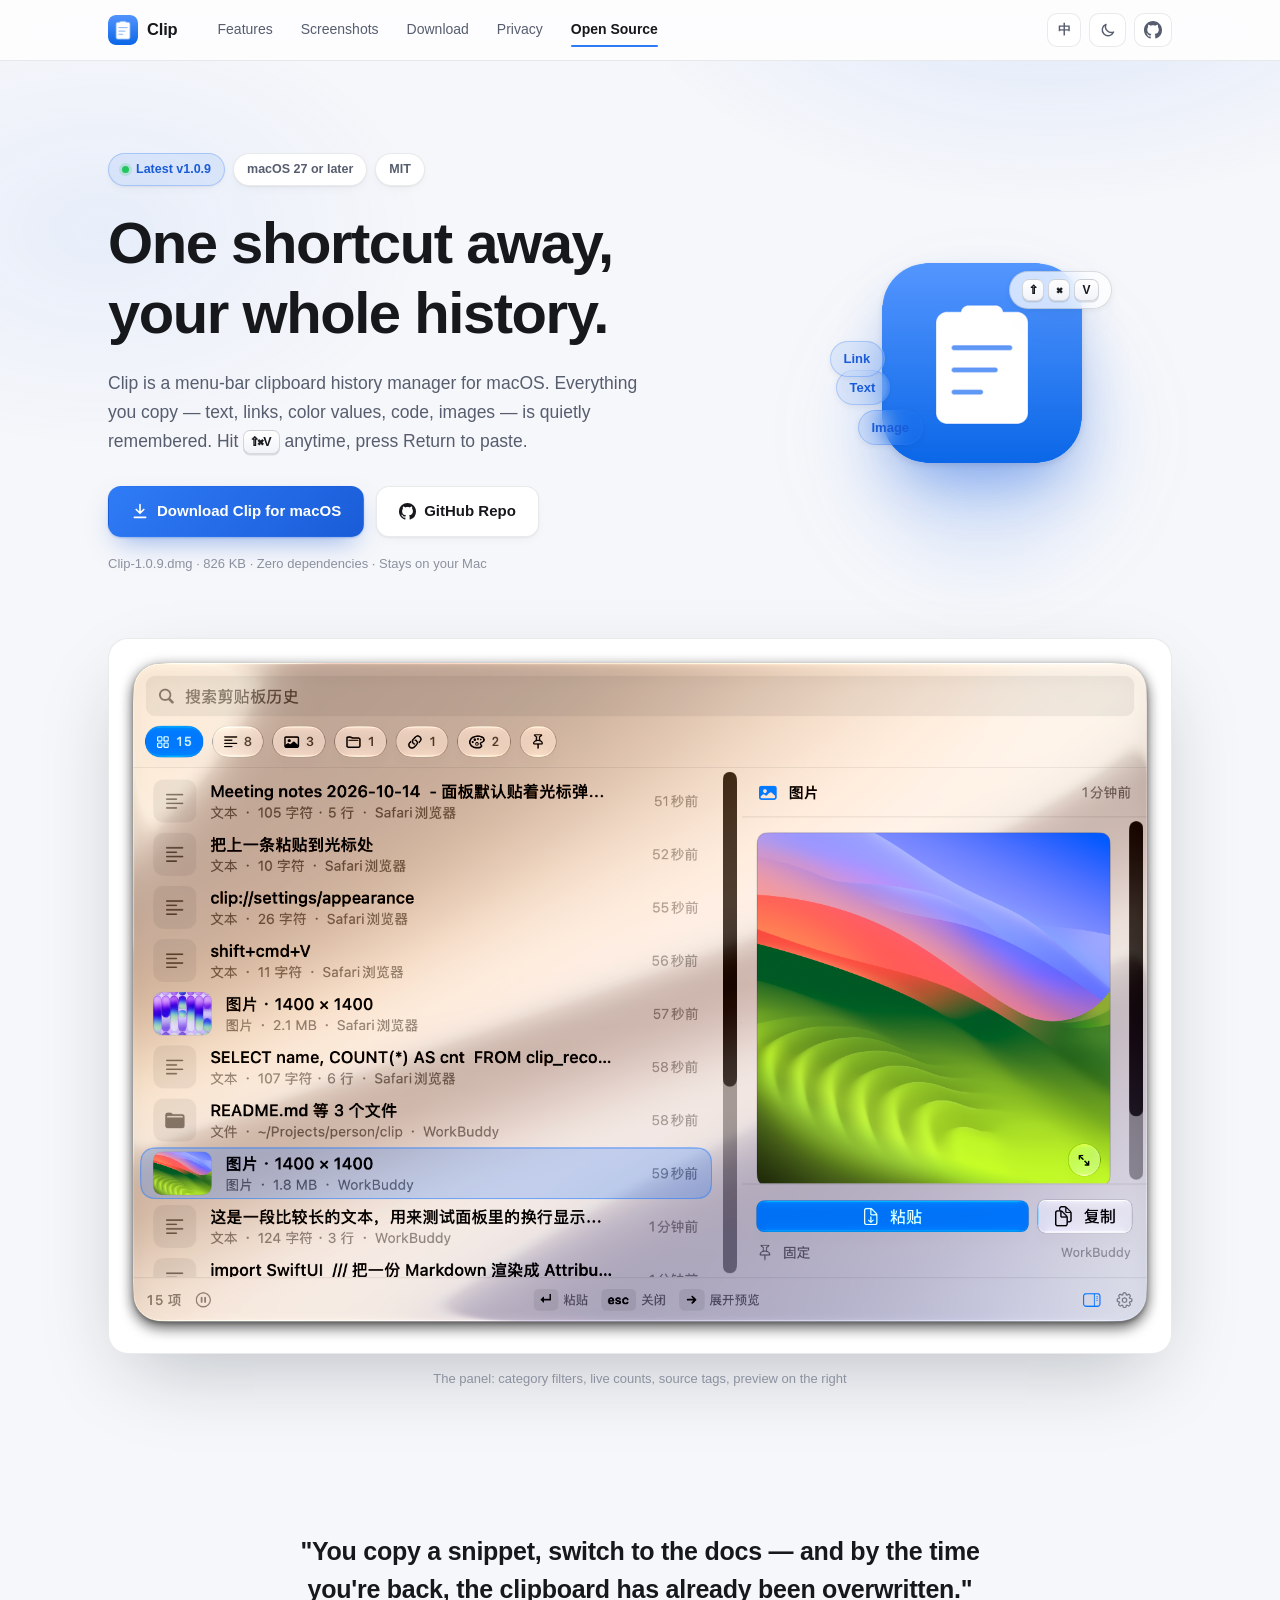
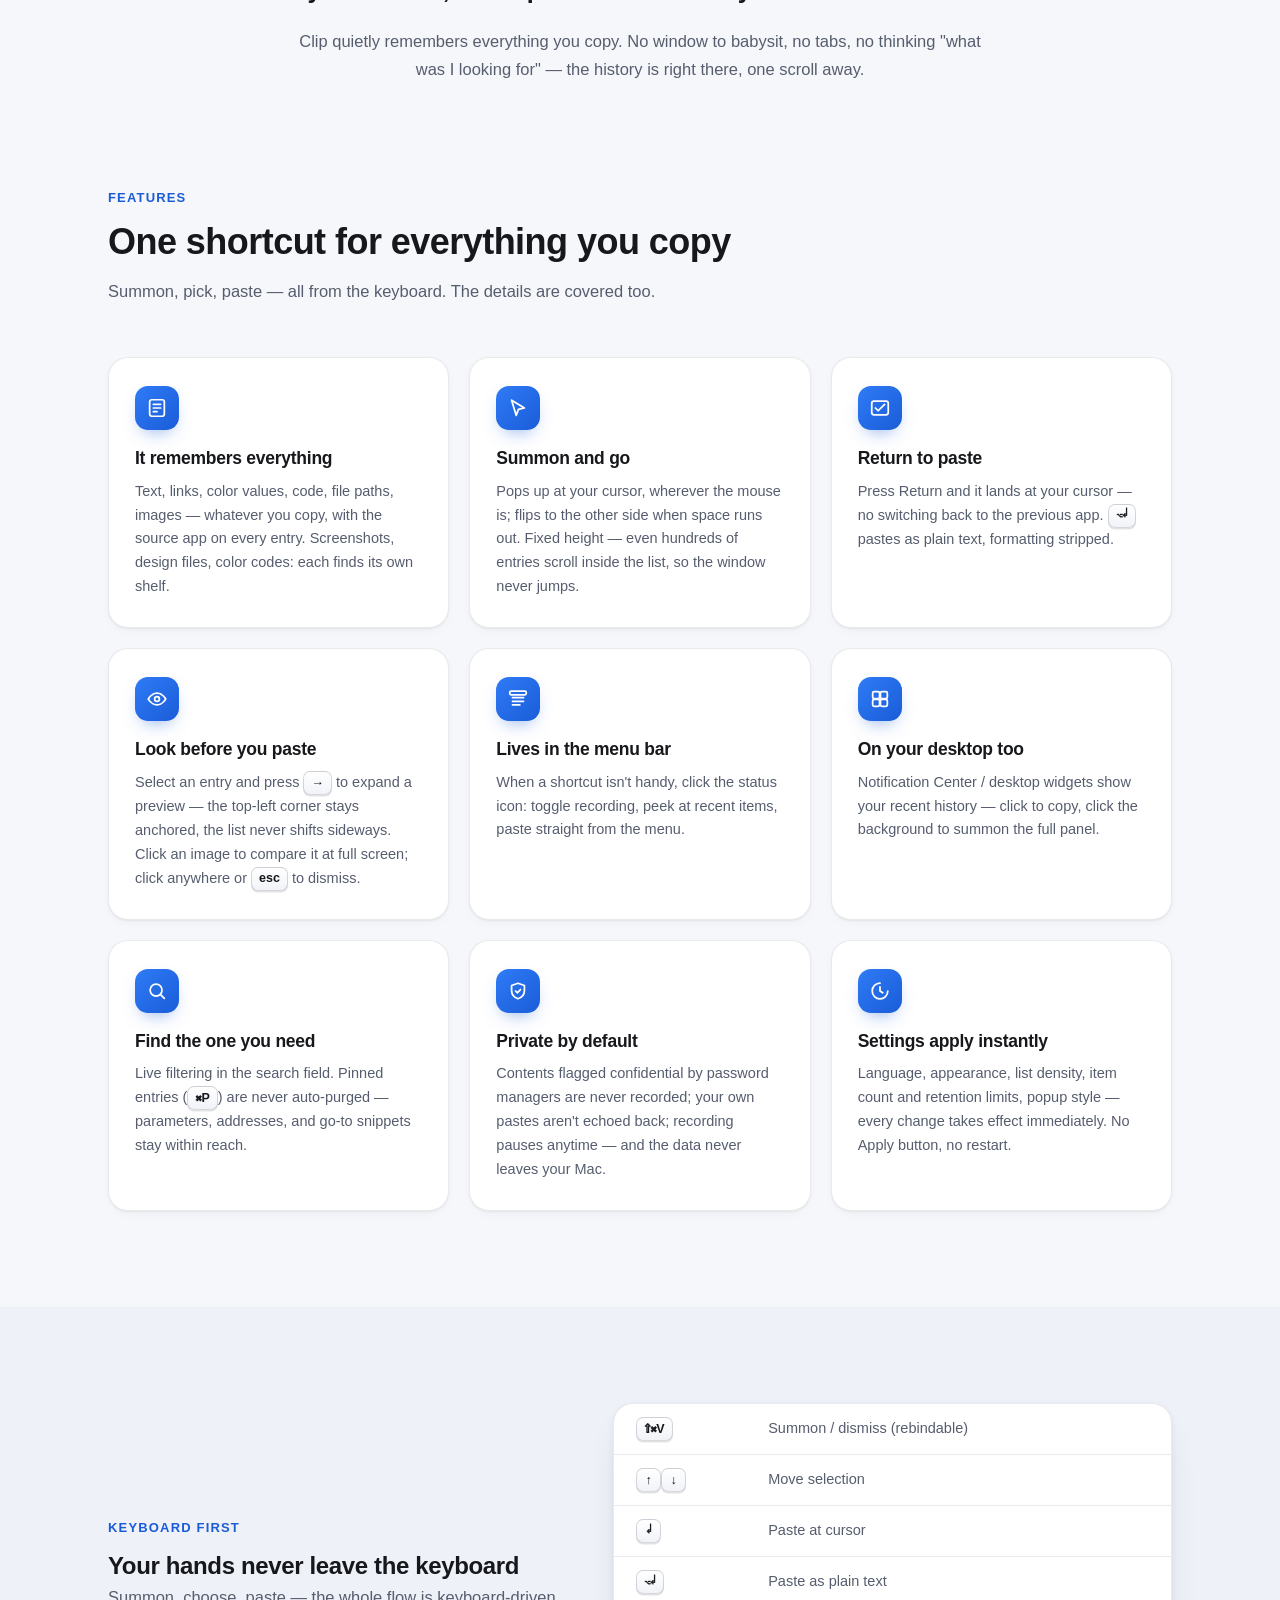
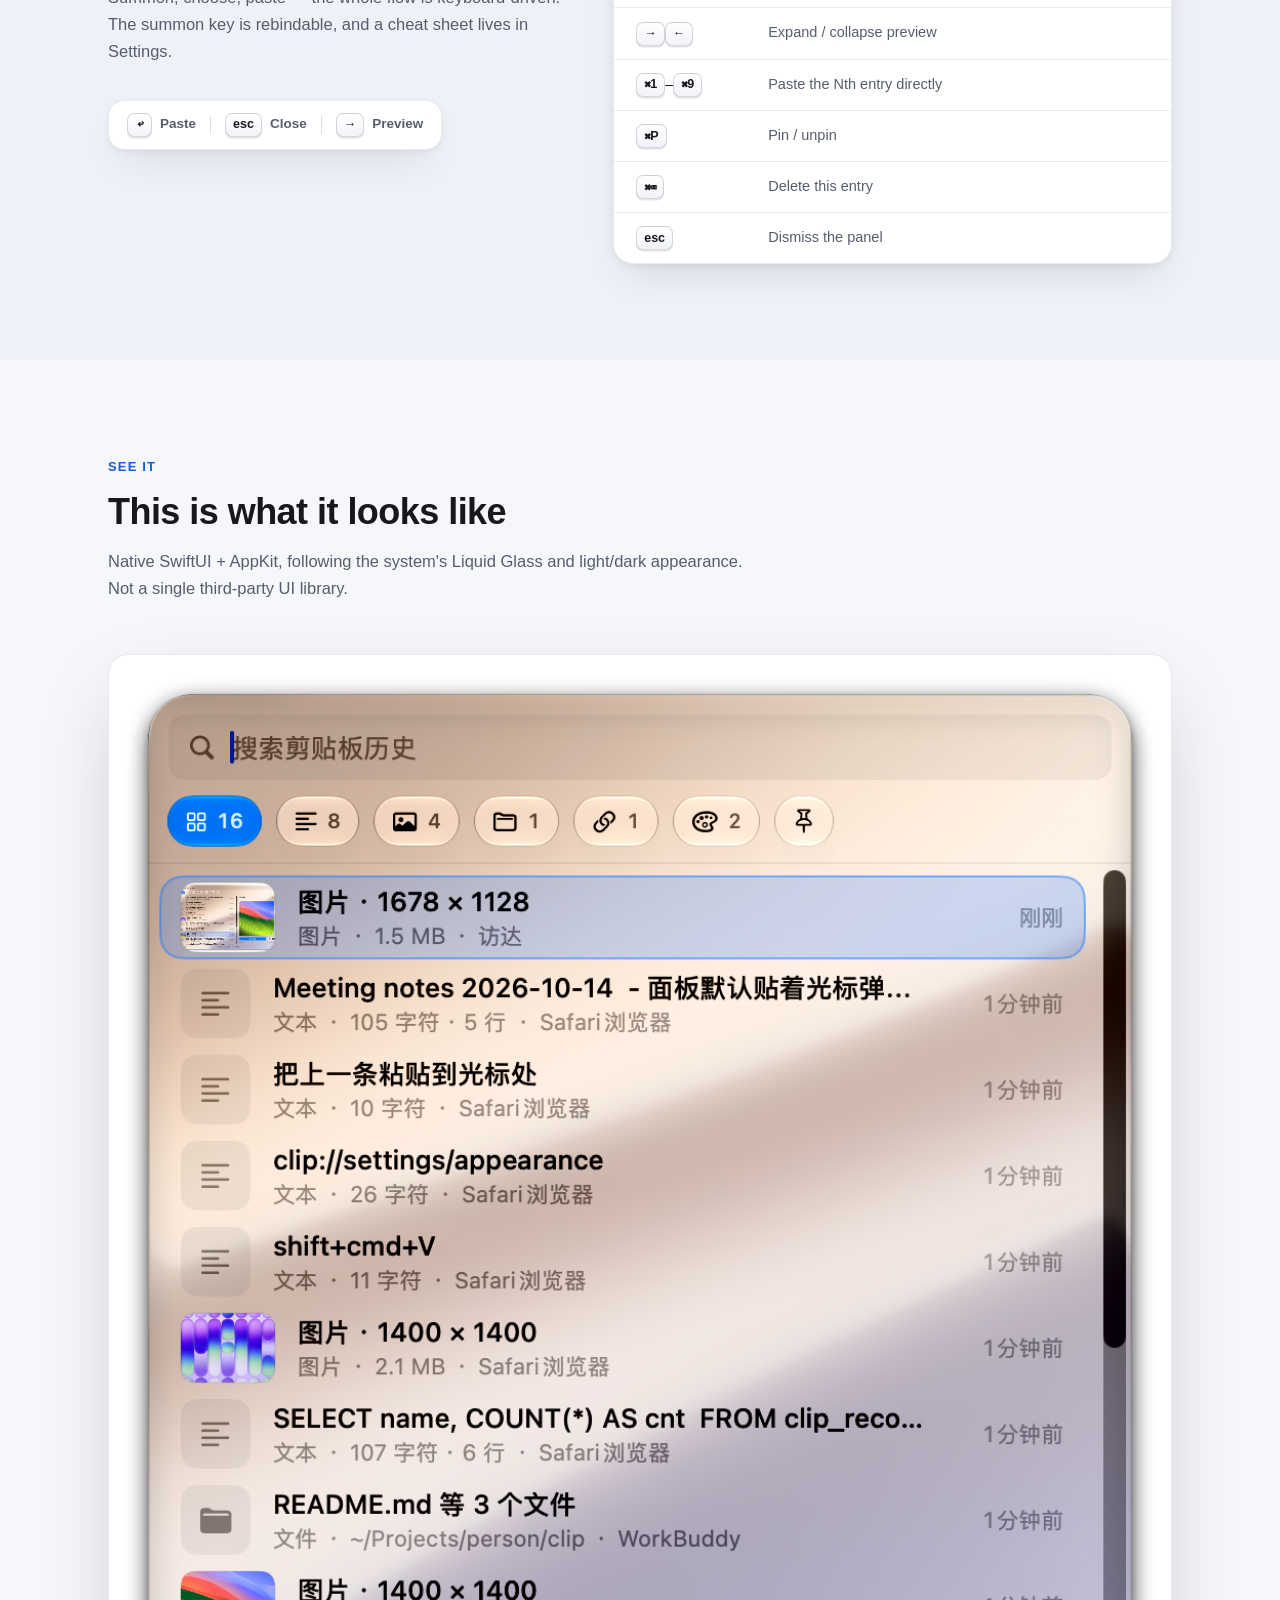
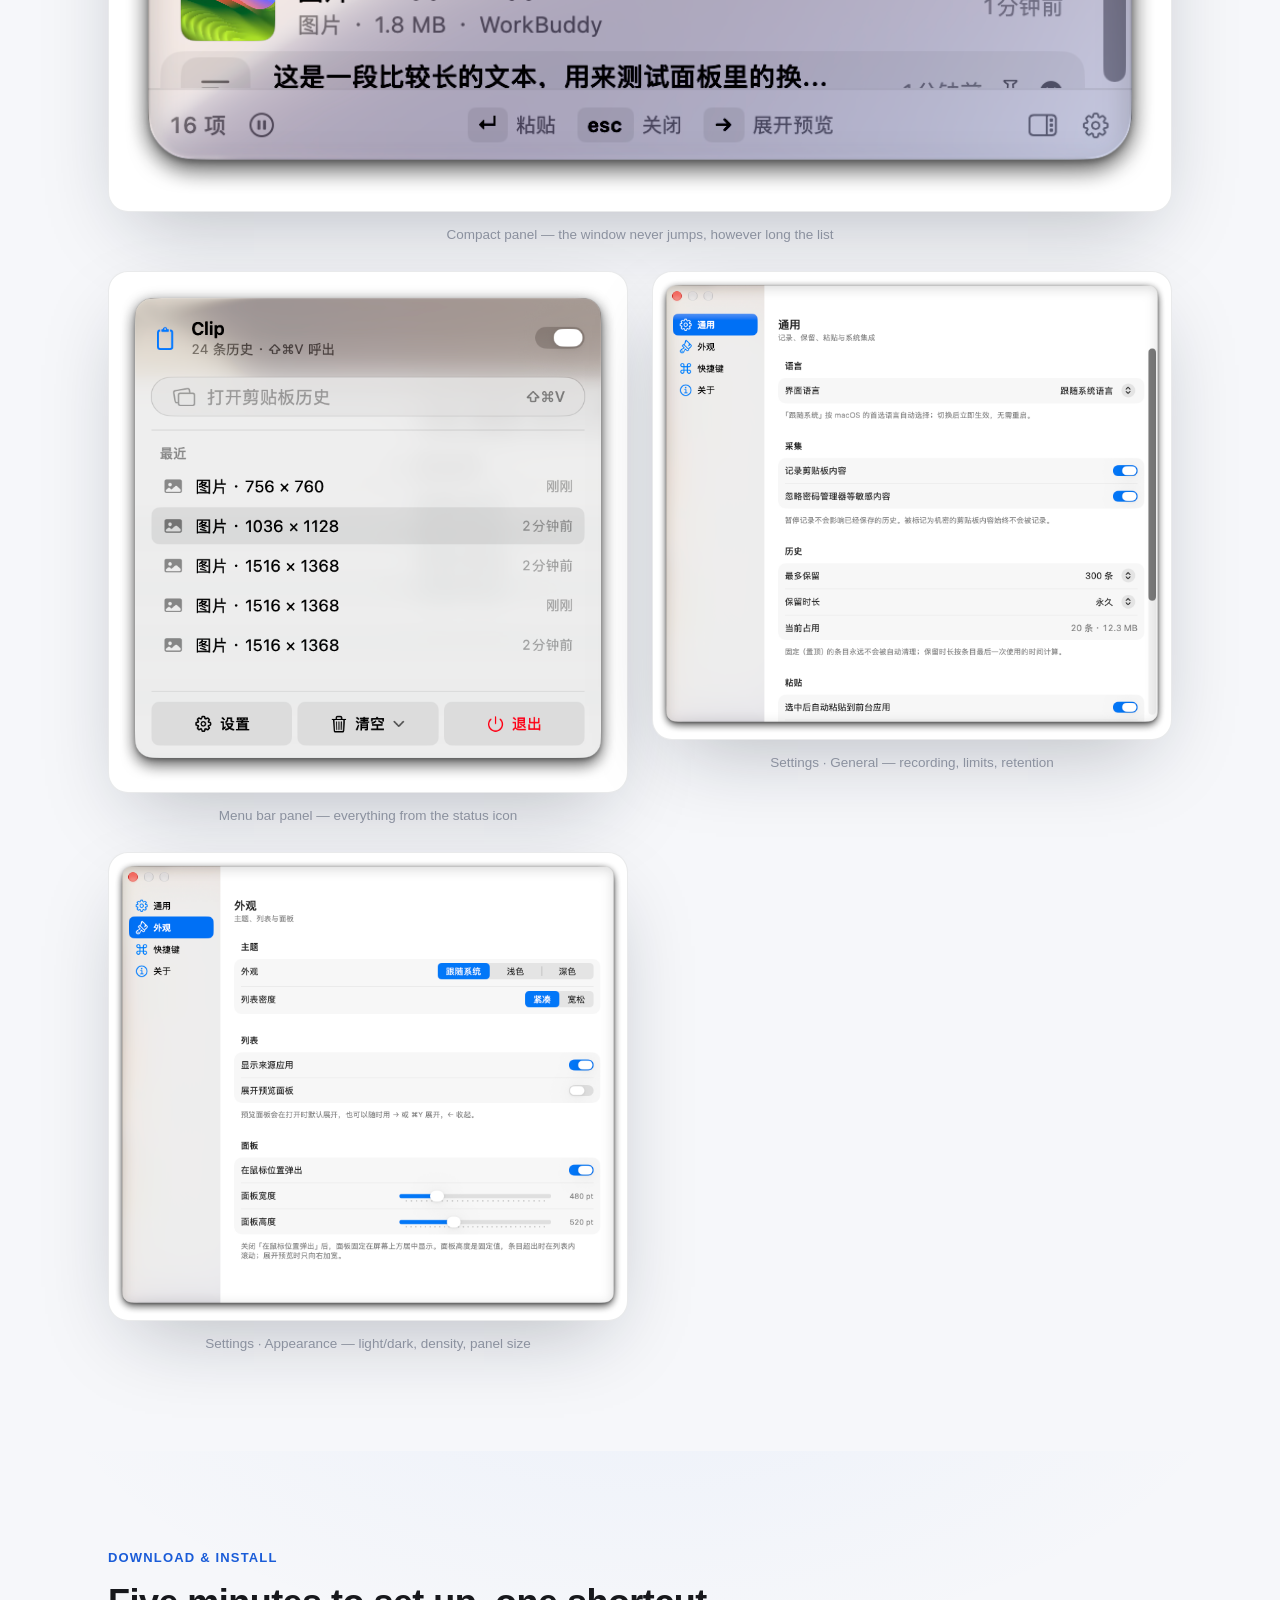
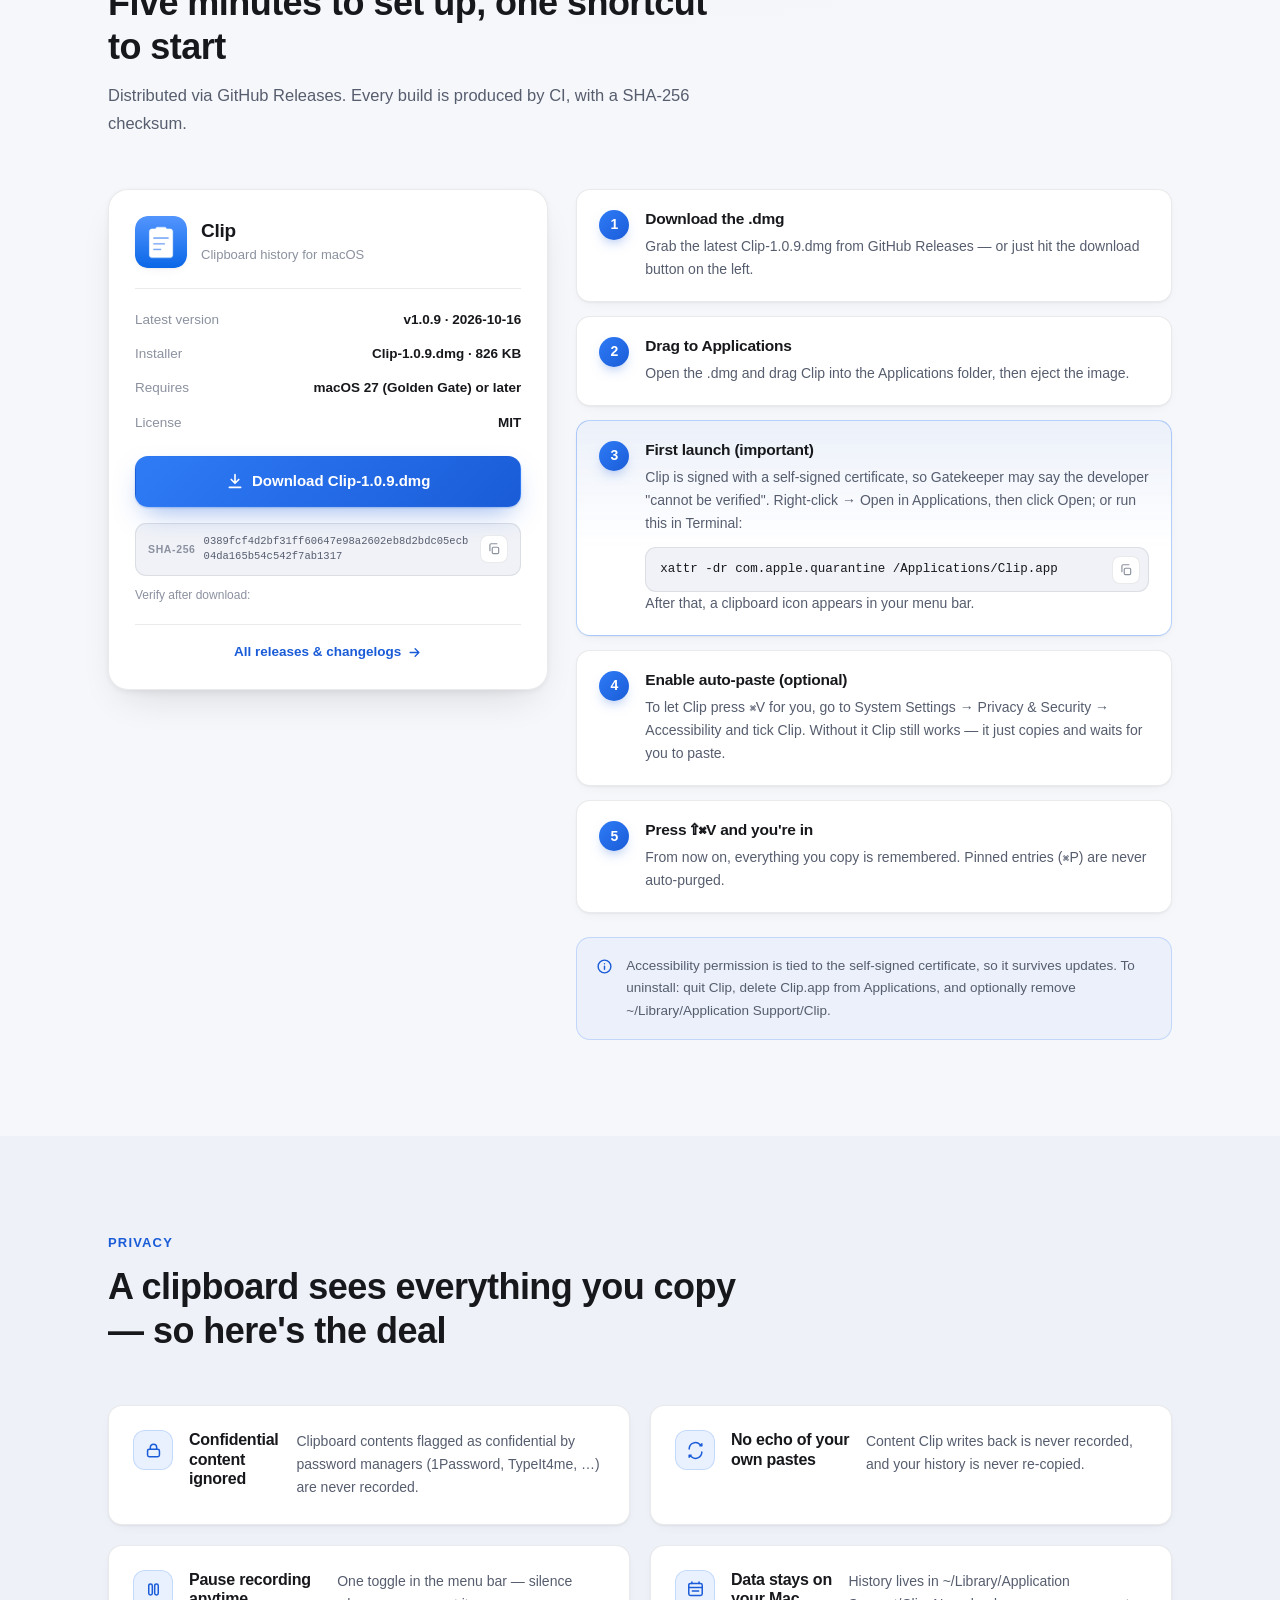
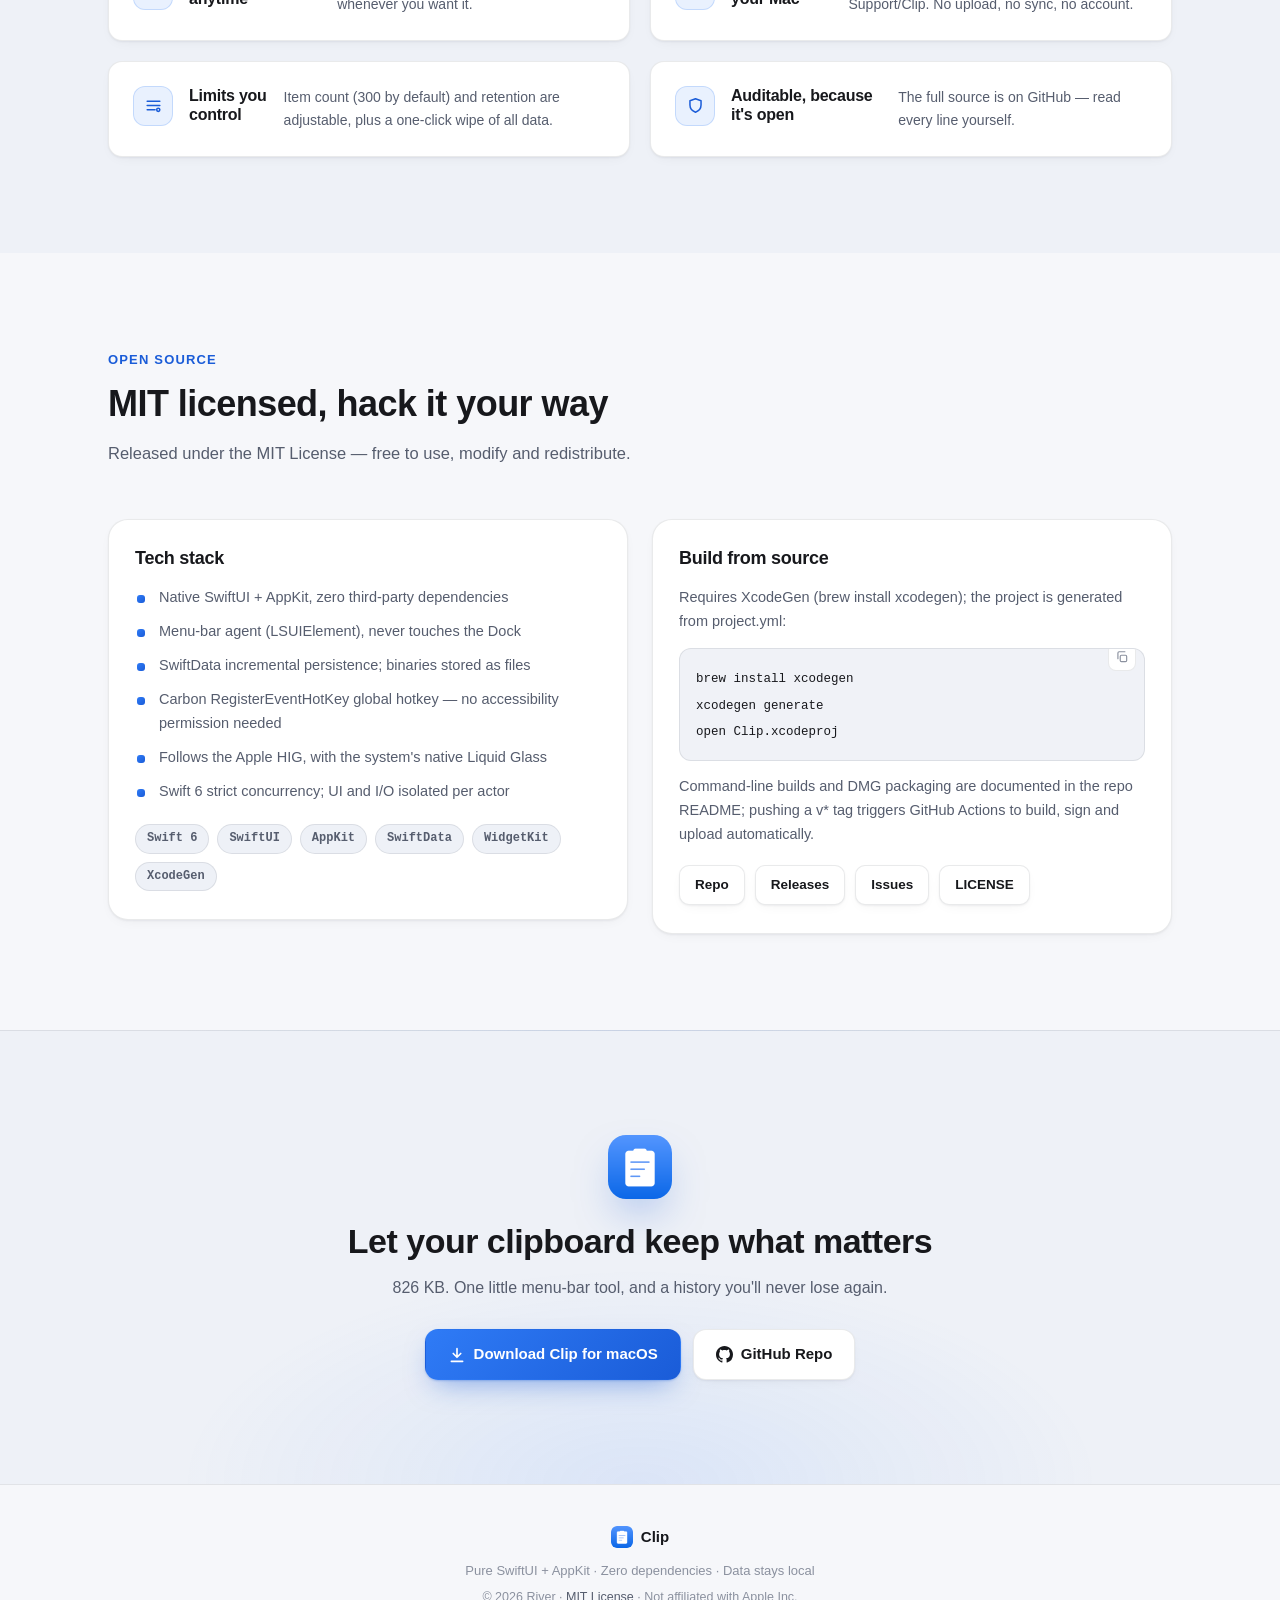
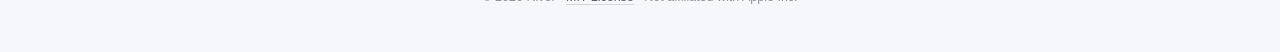
==== commit 02a82510: "更新产品介绍页至 v1.0.9 - 同步最新版本、下载链接和发布日期。\n- 更新 DMG 文件大小与 SHA-256 校验值。" ====
--- a/docs/index.html
+++ b/docs/index.html
@@ -47,14 +47,14 @@
   <div class="wrap hero-grid">
     <div class="hero-copy reveal">
       <div class="badges">
-        <span class="badge badge-version"><span class="dot"></span><span data-i18n="hero.badgeLatest">最新版 v1.0.8</span></span>
+        <span class="badge badge-version"><span class="dot"></span><span data-i18n="hero.badgeLatest">最新版 v1.0.9</span></span>
         <span class="badge" data-i18n="hero.badgeOS">macOS 27 或更高</span>
         <span class="badge">MIT</span>
       </div>
       <h1 data-i18n-html="hero.title">按一下快捷键，<br>历史就在手边。</h1>
       <p class="lead" data-i18n-html="hero.sub">Clip 是一款常驻 macOS 菜单栏的剪贴板历史管理器。复制过的一切——文本、链接、色值、代码、图片——都安静地记着。<kbd>⇧⌘V</kbd> 随叫随到，回车即粘。</p>
       <div class="cta-row">
-        <a class="btn btn-primary" href="https://github.com/wrm244/clip/releases/download/v1.0.8/Clip-1.0.8.dmg">
+        <a class="btn btn-primary" href="https://github.com/wrm244/clip/releases/download/v1.0.9/Clip-1.0.9.dmg">
           <svg viewBox="0 0 24 24" width="18" height="18" fill="none" stroke="currentColor" stroke-width="2.2" stroke-linecap="round" stroke-linejoin="round"><path d="M12 3.5v11M7 10l5 5 5-5M4.5 20.5h15"/></svg>
           <span data-i18n="hero.ctaDownload">下载 Clip for macOS</span>
         </a>
@@ -63,7 +63,7 @@
           <span data-i18n="hero.ctaGithub">GitHub 仓库</span>
         </a>
       </div>
-      <p class="cta-meta" data-i18n="hero.ctaMeta">Clip-1.0.8.dmg · 806 KB · 零第三方依赖 · 数据只在本机</p>
+      <p class="cta-meta" data-i18n="hero.ctaMeta">Clip-1.0.9.dmg · 826 KB · 零第三方依赖 · 数据只在本机</p>
     </div>
 
     <div class="hero-visual reveal" aria-hidden="true">
@@ -265,23 +265,23 @@
           </div>
         </div>
         <dl class="dl-meta">
-          <div><dt data-i18n="dl.metaVersion">最新版本</dt><dd>v1.0.8 · 2026-10-14</dd></div>
-          <div><dt data-i18n="dl.metaAsset">安装包</dt><dd>Clip-1.0.8.dmg · 806 KB</dd></div>
+          <div><dt data-i18n="dl.metaVersion">最新版本</dt><dd>v1.0.9 · 2026-10-16</dd></div>
+          <div><dt data-i18n="dl.metaAsset">安装包</dt><dd>Clip-1.0.9.dmg · 826 KB</dd></div>
           <div><dt data-i18n="dl.metaReq">系统要求</dt><dd data-i18n="dl.metaReqVal">macOS 27（Golden Gate）或更高</dd></div>
           <div><dt data-i18n="dl.metaLicense">许可</dt><dd>MIT</dd></div>
         </dl>
-        <a class="btn btn-primary btn-block" href="https://github.com/wrm244/clip/releases/download/v1.0.8/Clip-1.0.8.dmg">
+        <a class="btn btn-primary btn-block" href="https://github.com/wrm244/clip/releases/download/v1.0.9/Clip-1.0.9.dmg">
           <svg viewBox="0 0 24 24" width="18" height="18" fill="none" stroke="currentColor" stroke-width="2.2" stroke-linecap="round" stroke-linejoin="round"><path d="M12 3.5v11M7 10l5 5 5-5M4.5 20.5h15"/></svg>
-          <span data-i18n="dl.btnDownload">下载 Clip-1.0.8.dmg</span>
+          <span data-i18n="dl.btnDownload">下载 Clip-1.0.9.dmg</span>
         </a>
         <div class="dl-sha">
           <span class="dl-sha-label">SHA-256</span>
-          <code id="sha-value">109ae682ec490137e0dfe97b4c44290fa4db25365e1c1b4f6840212a59c19eae</code>
-          <button class="copy-btn" type="button" data-copy="109ae682ec490137e0dfe97b4c44290fa4db25365e1c1b4f6840212a59c19eae" data-i18n-aria="dl.copySha" aria-label="复制 SHA-256">
+          <code id="sha-value">0389fcf4d2bf31ff60647e98a2602eb8d2bdc05ecb04da165b54c542f7ab1317</code>
+          <button class="copy-btn" type="button" data-copy="0389fcf4d2bf31ff60647e98a2602eb8d2bdc05ecb04da165b54c542f7ab1317" data-i18n-aria="dl.copySha" aria-label="复制 SHA-256">
             <svg viewBox="0 0 24 24" width="14" height="14" fill="none" stroke="currentColor" stroke-width="2" stroke-linecap="round" stroke-linejoin="round"><rect x="9" y="9" width="11" height="11" rx="2"/><path d="M5 15V5a2 2 0 0 1 2-2h10"/></svg>
           </button>
         </div>
-        <p class="dl-verify" data-i18n-html="dl.verify">下载后校验：<code>shasum -a 256 ~/Downloads/Clip-1.0.8.dmg</code></p>
+        <p class="dl-verify" data-i18n-html="dl.verify">下载后校验：<code>shasum -a 256 ~/Downloads/Clip-1.0.9.dmg</code></p>
         <a class="dl-all" href="https://github.com/wrm244/clip/releases" target="_blank" rel="noopener">
           <span data-i18n="dl.allVersions">查看所有版本与更新日志</span>
           <svg viewBox="0 0 24 24" width="15" height="15" fill="none" stroke="currentColor" stroke-width="2.2" stroke-linecap="round" stroke-linejoin="round"><path d="M5 12h14M13 6l6 6-6 6"/></svg>
@@ -294,7 +294,7 @@
             <span class="step-num">1</span>
             <div class="step-body">
               <h4 data-i18n="s1.title">下载 .dmg</h4>
-              <p data-i18n="s1.desc">从 GitHub Releases 下载最新版的 Clip-1.0.8.dmg。也可以点上方按钮直接开始下载。</p>
+              <p data-i18n="s1.desc">从 GitHub Releases 下载最新版的 Clip-1.0.9.dmg。也可以点上方按钮直接开始下载。</p>
             </div>
           </li>
           <li class="step">
@@ -454,9 +454,9 @@
   <div class="wrap final-inner reveal">
     <img src="assets/img/icon.png" alt="Clip 图标" width="64" height="64">
     <h2 data-i18n="cta.title">让剪贴板记住该记住的</h2>
-    <p data-i18n="cta.sub">806 KB，一个菜单栏小工具，和一段不用再丢的历史。</p>
+    <p data-i18n="cta.sub">826 KB，一个菜单栏小工具，和一段不用再丢的历史。</p>
     <div class="cta-row cta-row-center">
-      <a class="btn btn-primary" href="https://github.com/wrm244/clip/releases/download/v1.0.8/Clip-1.0.8.dmg">
+      <a class="btn btn-primary" href="https://github.com/wrm244/clip/releases/download/v1.0.9/Clip-1.0.9.dmg">
         <svg viewBox="0 0 24 24" width="18" height="18" fill="none" stroke="currentColor" stroke-width="2.2" stroke-linecap="round" stroke-linejoin="round"><path d="M12 3.5v11M7 10l5 5 5-5M4.5 20.5h15"/></svg>
         <span data-i18n="hero.ctaDownload">下载 Clip for macOS</span>
       </a>
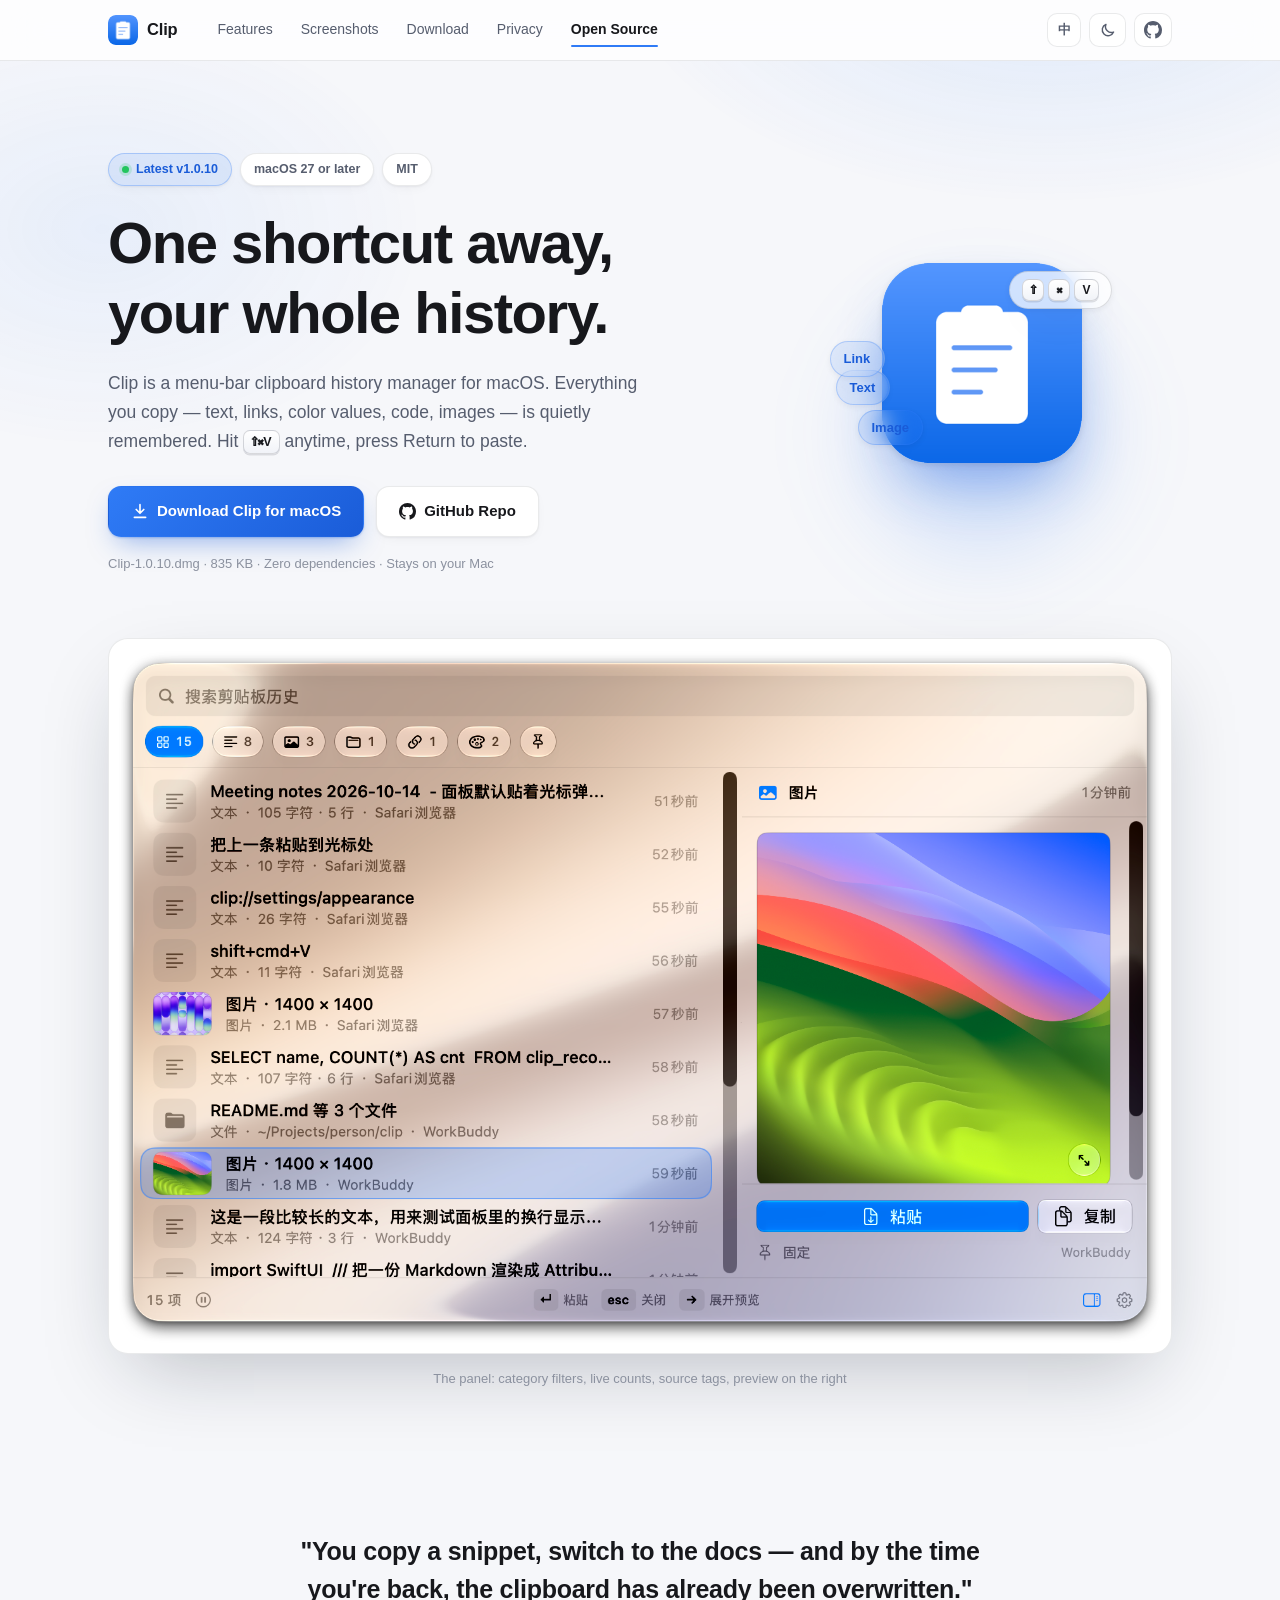
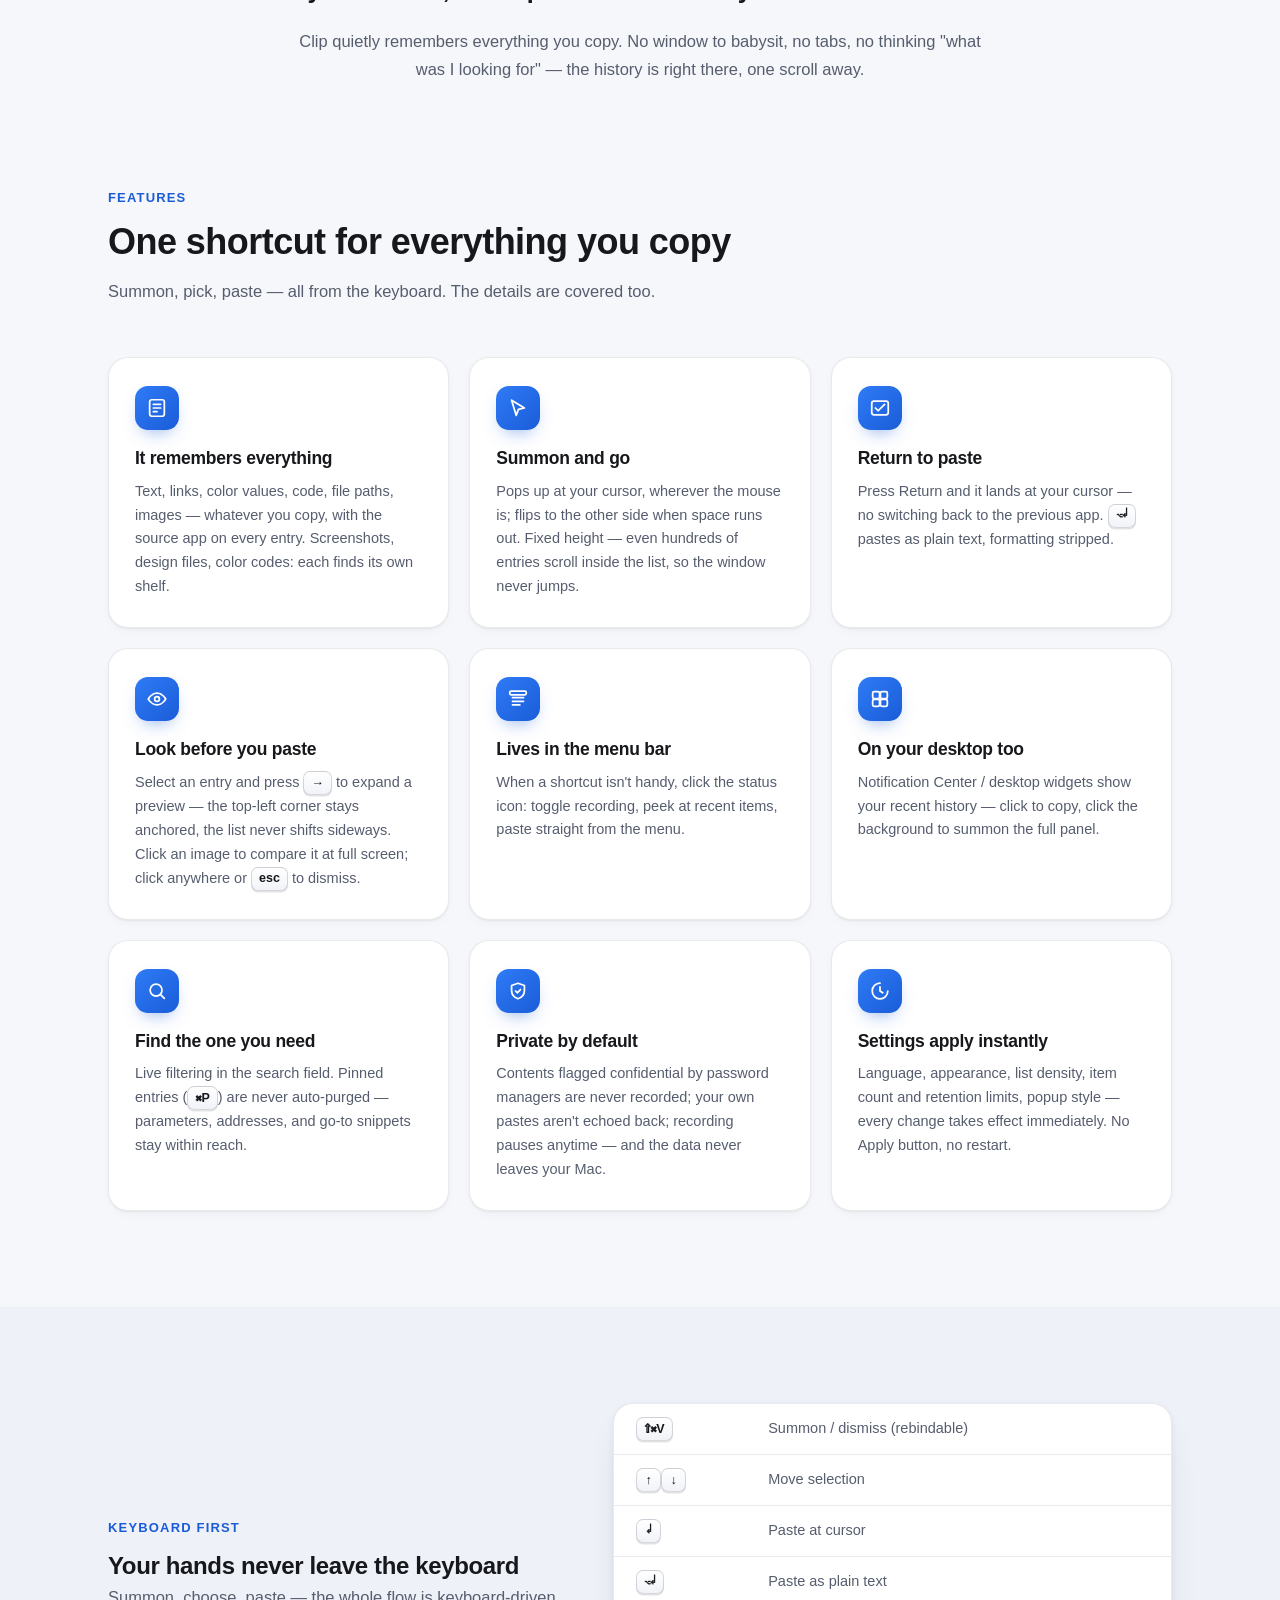
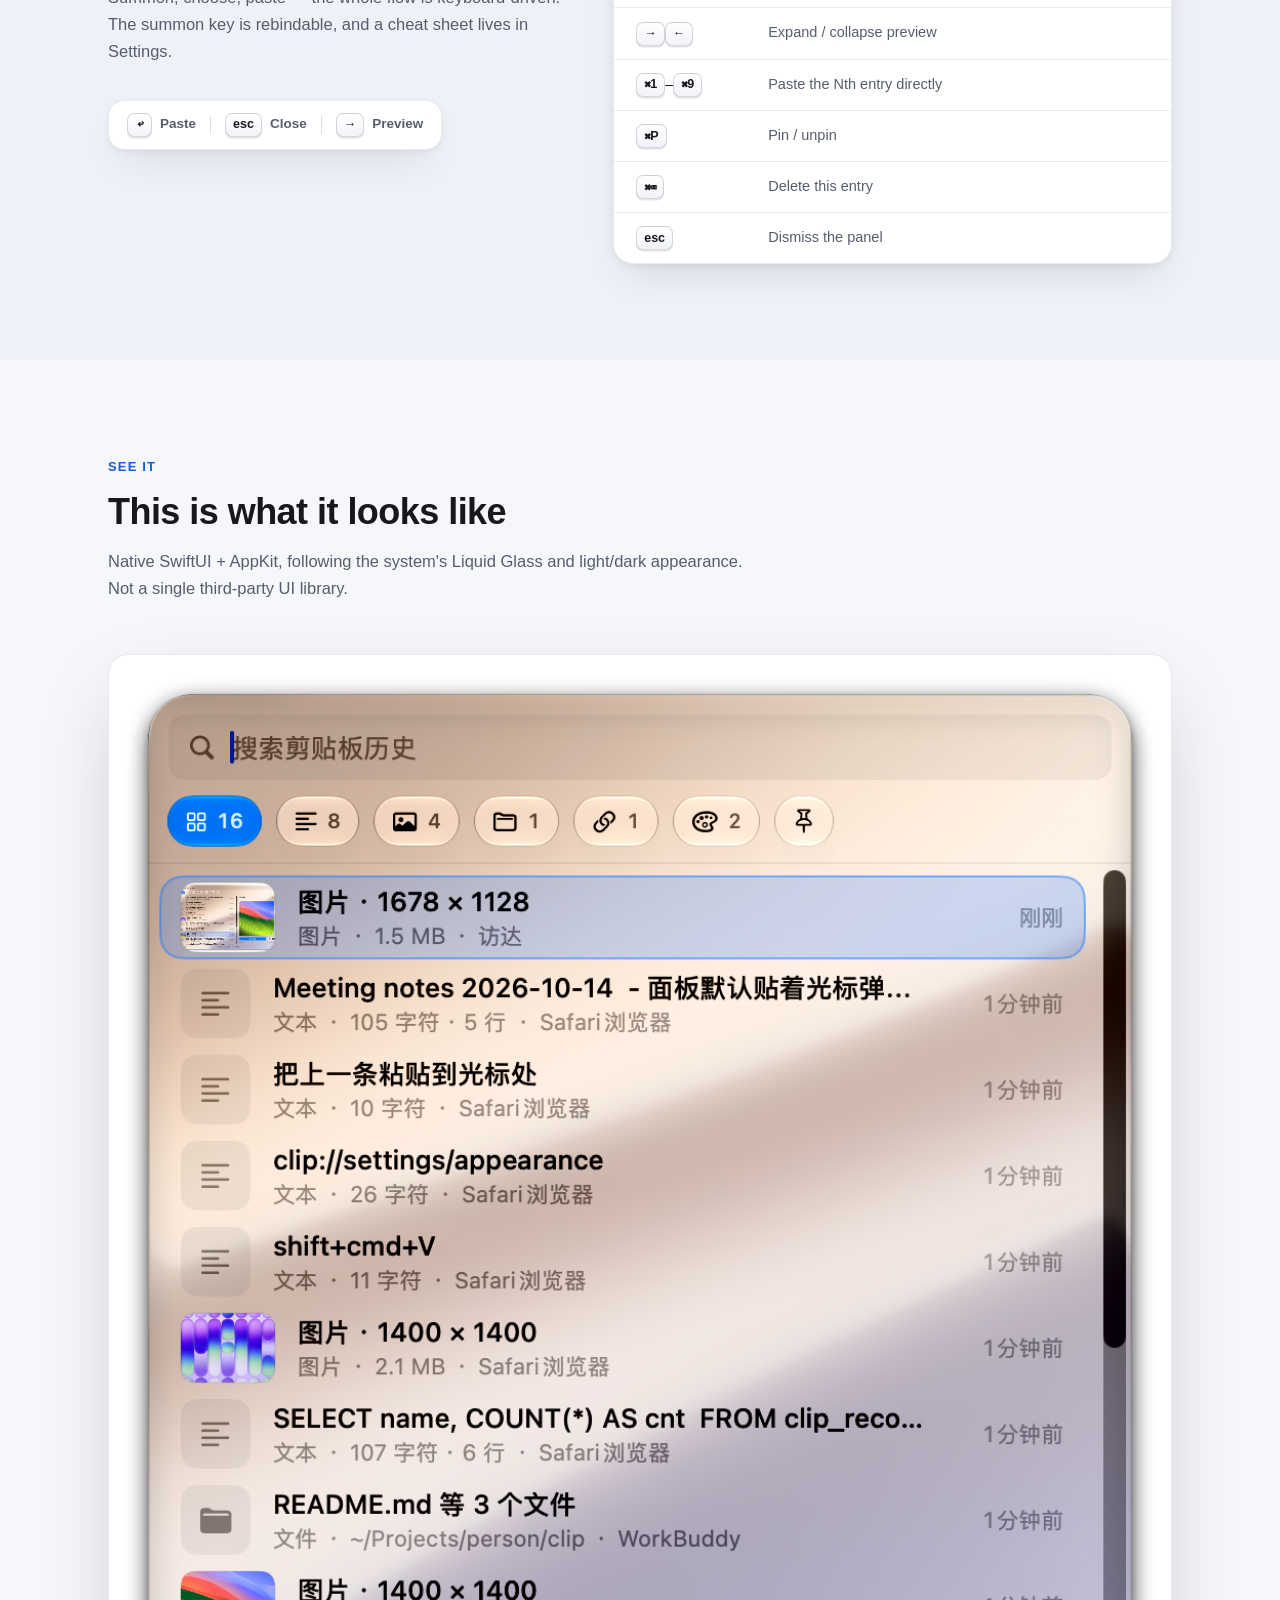
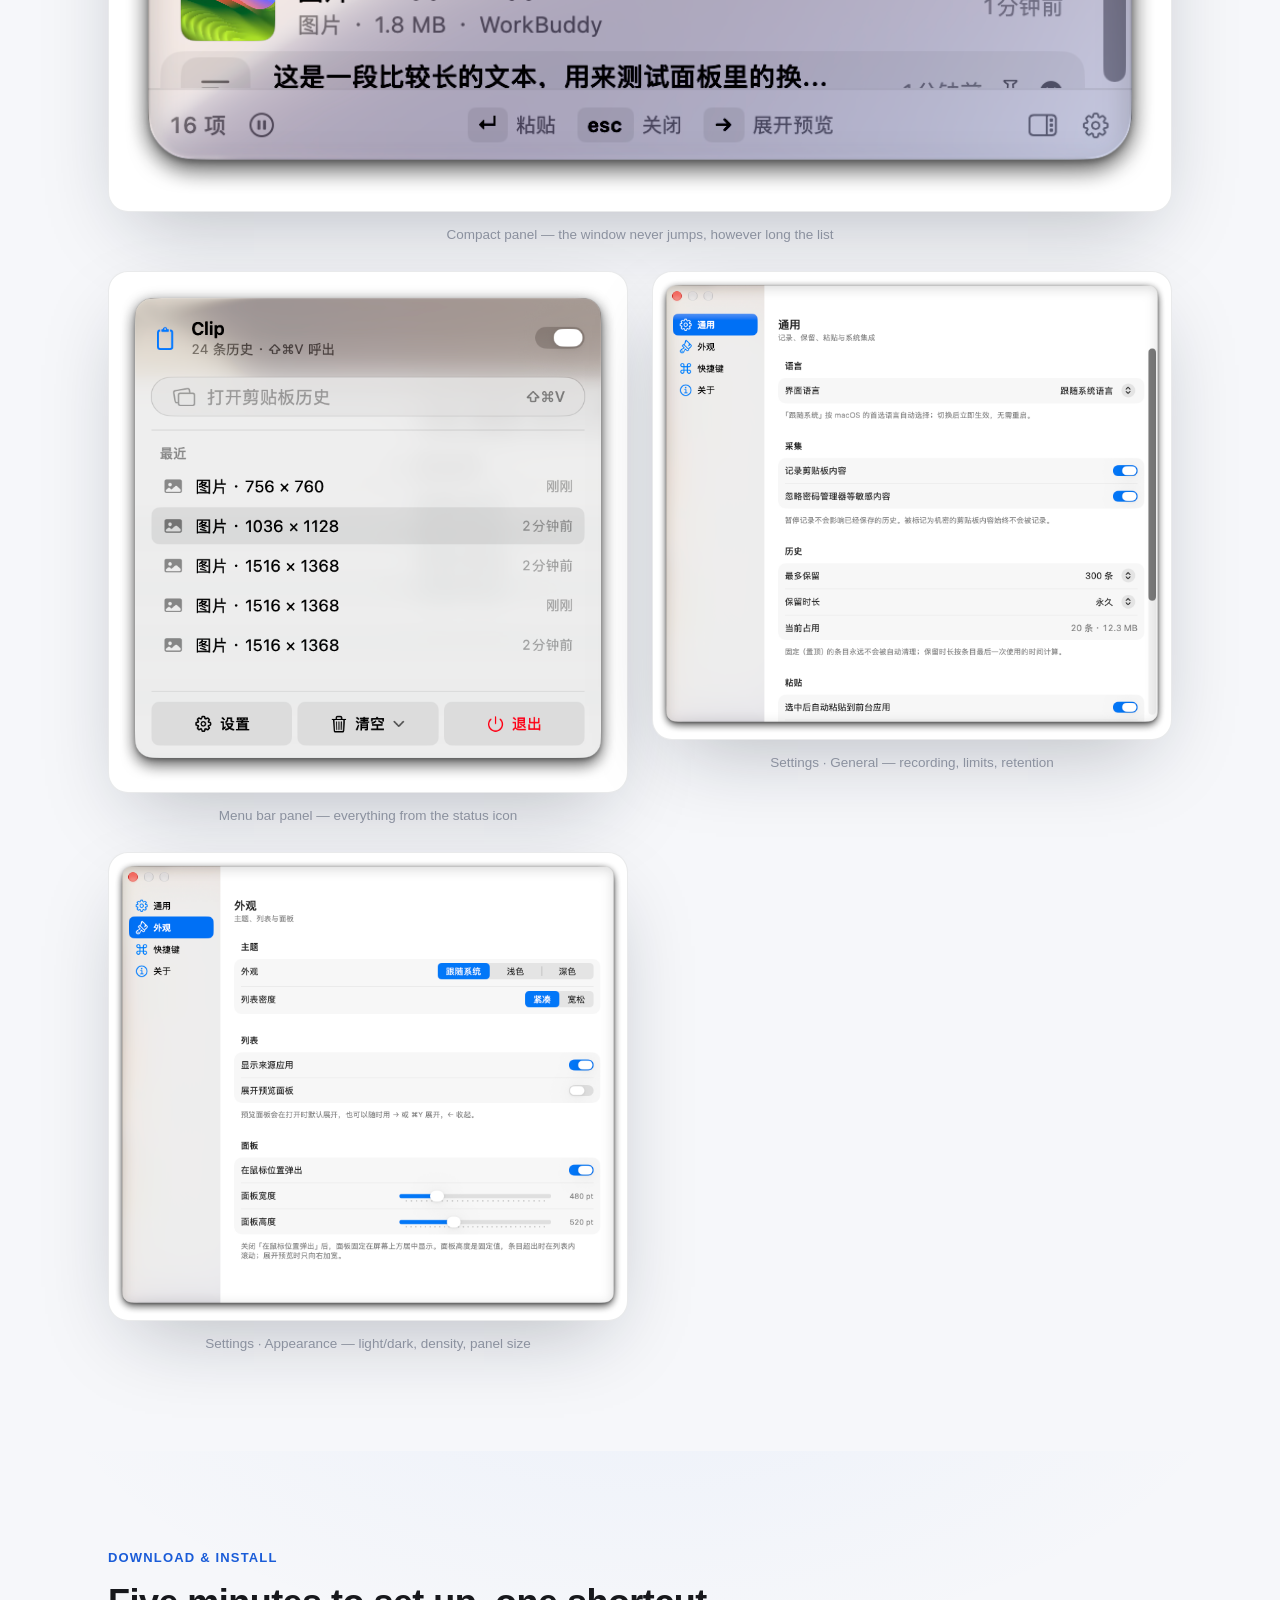
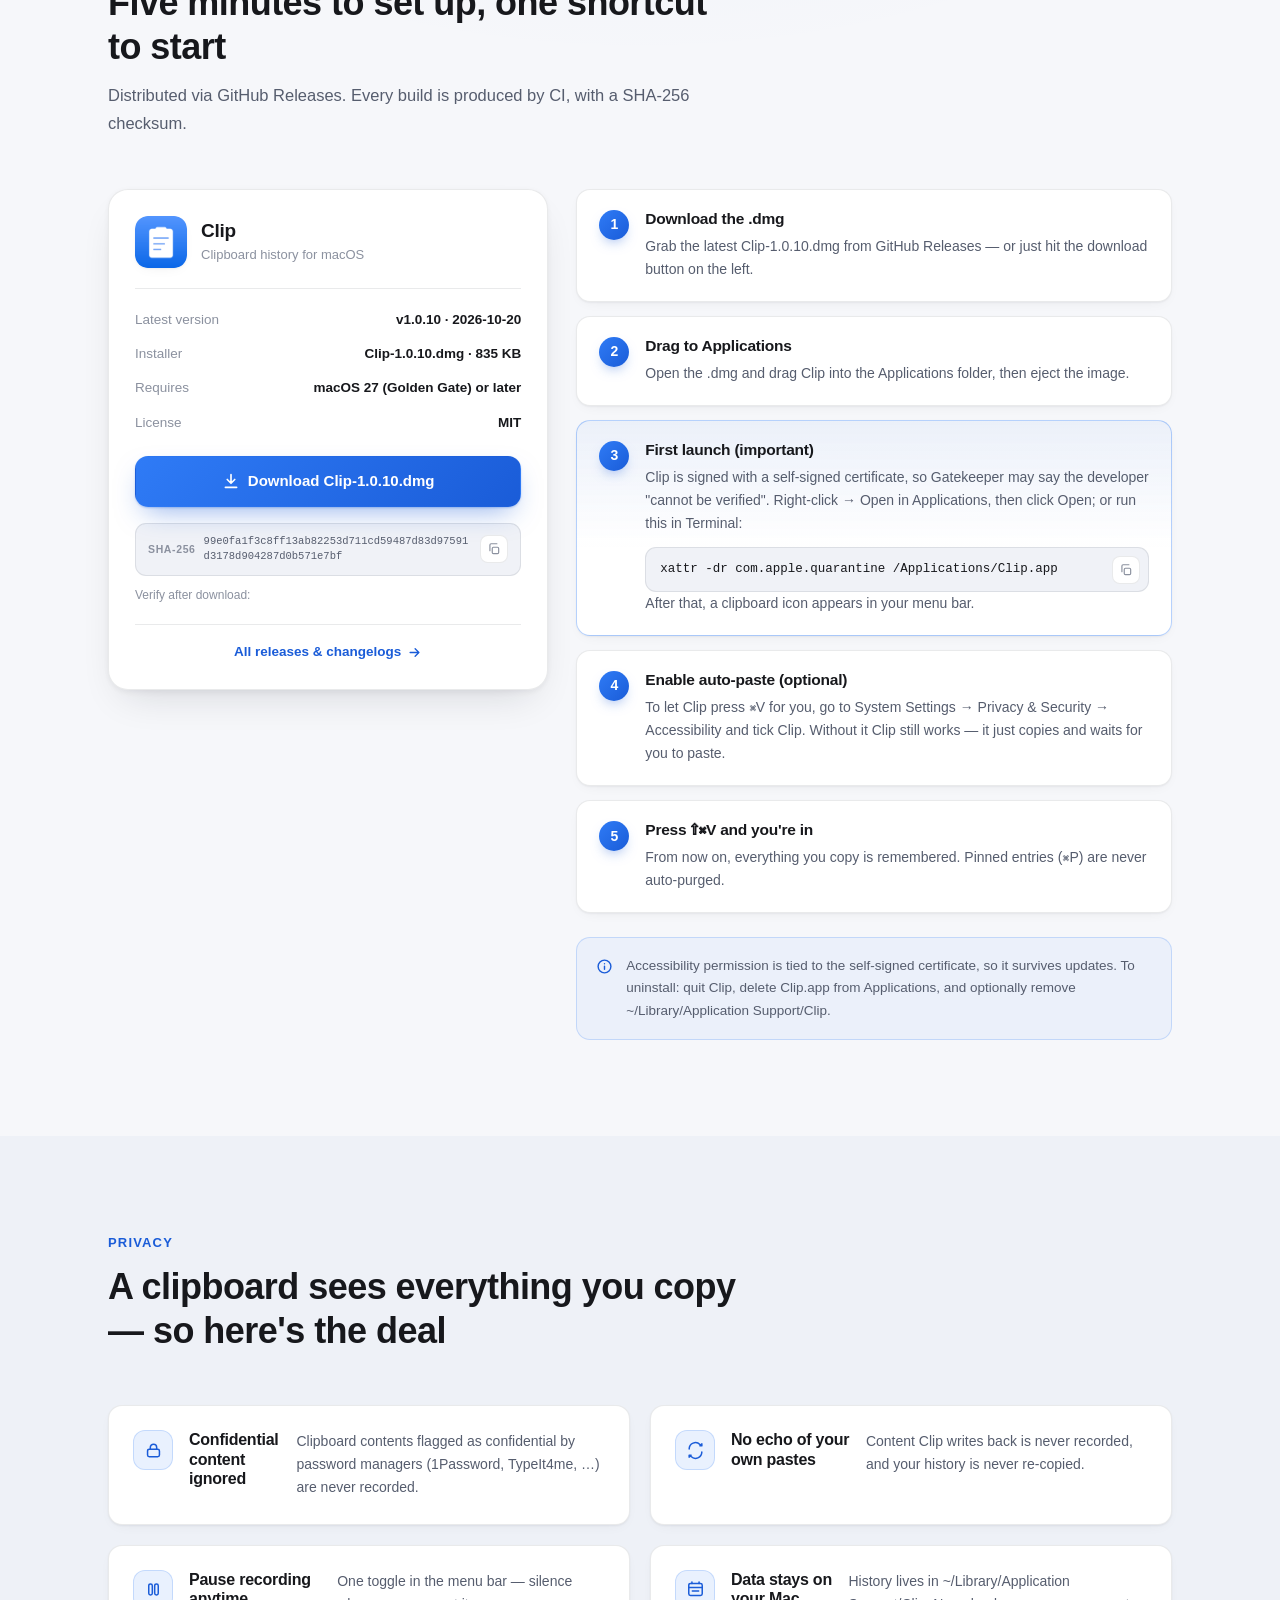
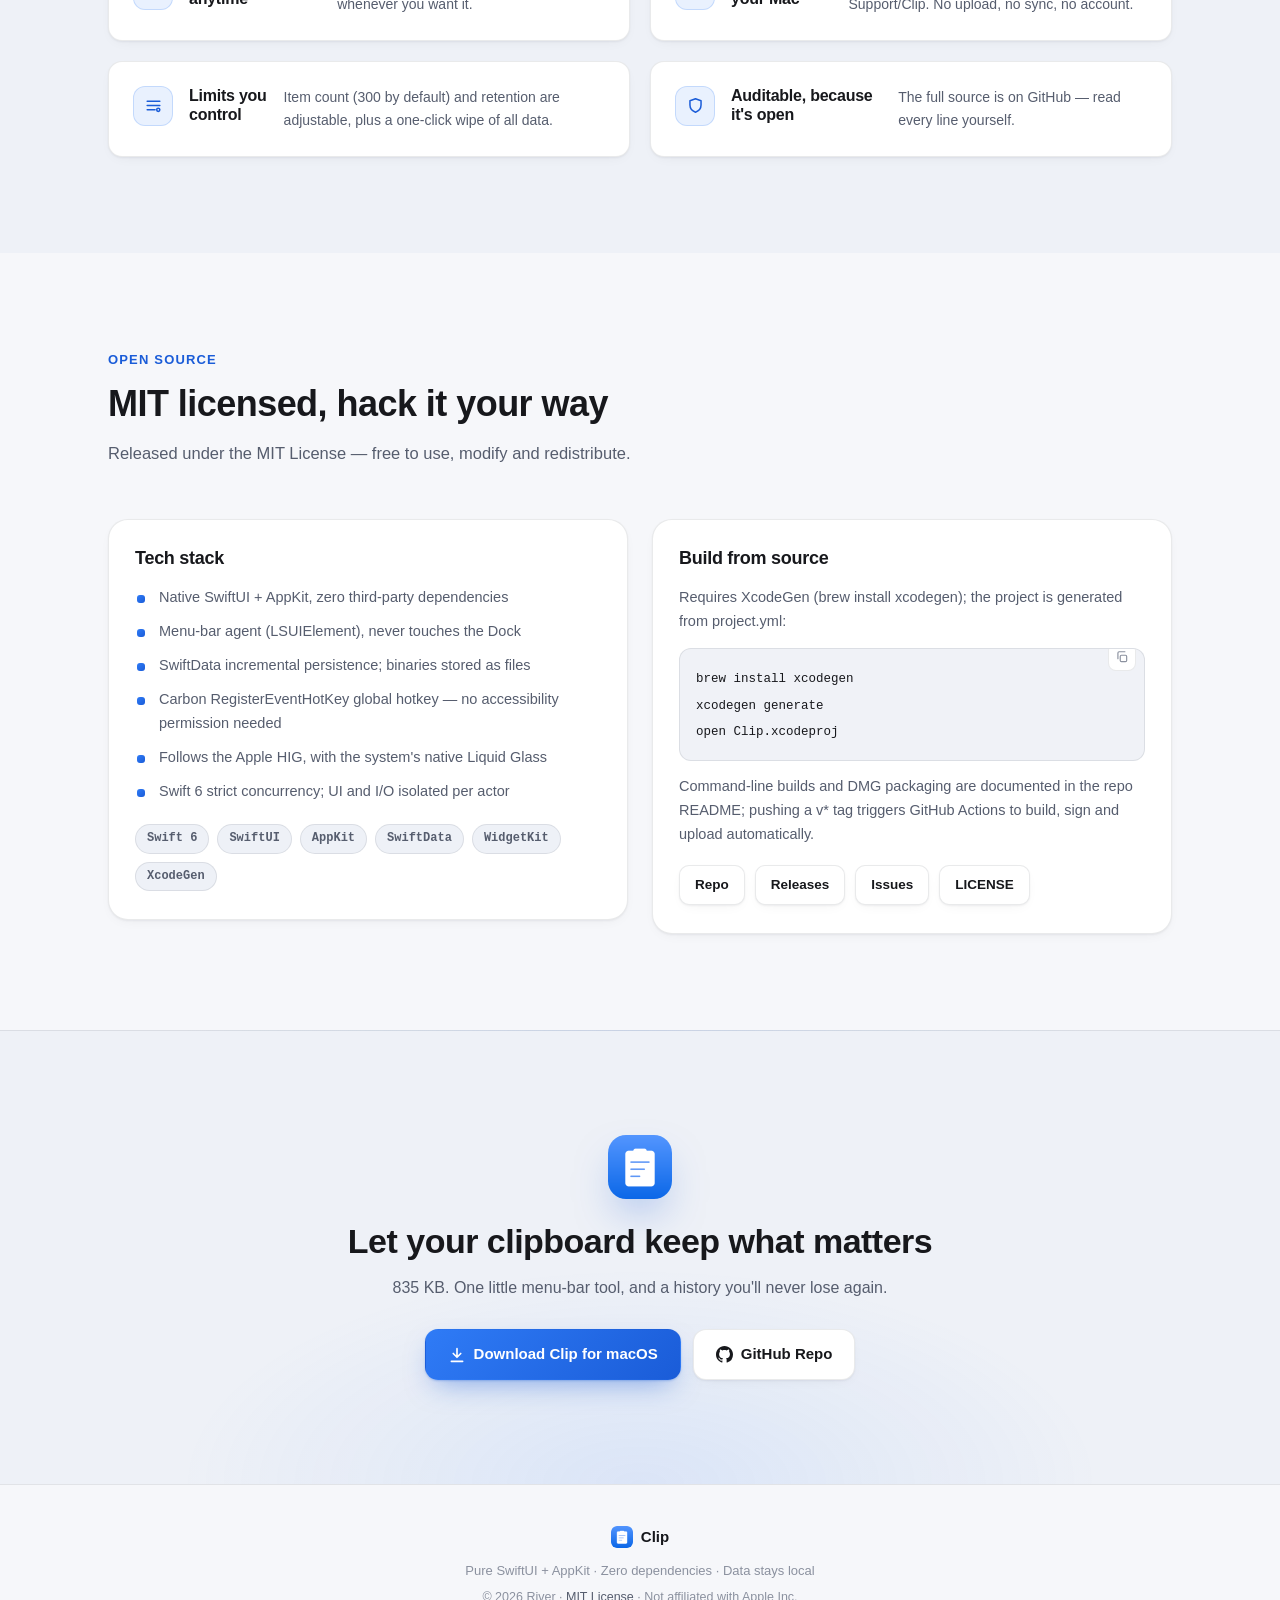
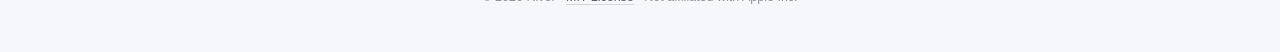
==== commit d81f934c: "更新产品介绍页至 v1.0.10 - 版本号、下载链接、包体（854,528 字节 ≈ 835 KB）、发布日期更新为 v1.0.10 / 2026-10-20 - SHA-256 换成 Releas" ====
--- a/docs/index.html
+++ b/docs/index.html
@@ -47,14 +47,14 @@
   <div class="wrap hero-grid">
     <div class="hero-copy reveal">
       <div class="badges">
-        <span class="badge badge-version"><span class="dot"></span><span data-i18n="hero.badgeLatest">最新版 v1.0.9</span></span>
+        <span class="badge badge-version"><span class="dot"></span><span data-i18n="hero.badgeLatest">最新版 v1.0.10</span></span>
         <span class="badge" data-i18n="hero.badgeOS">macOS 27 或更高</span>
         <span class="badge">MIT</span>
       </div>
       <h1 data-i18n-html="hero.title">按一下快捷键，<br>历史就在手边。</h1>
       <p class="lead" data-i18n-html="hero.sub">Clip 是一款常驻 macOS 菜单栏的剪贴板历史管理器。复制过的一切——文本、链接、色值、代码、图片——都安静地记着。<kbd>⇧⌘V</kbd> 随叫随到，回车即粘。</p>
       <div class="cta-row">
-        <a class="btn btn-primary" href="https://github.com/wrm244/clip/releases/download/v1.0.9/Clip-1.0.9.dmg">
+        <a class="btn btn-primary" href="https://github.com/wrm244/clip/releases/download/v1.0.10/Clip-1.0.10.dmg">
           <svg viewBox="0 0 24 24" width="18" height="18" fill="none" stroke="currentColor" stroke-width="2.2" stroke-linecap="round" stroke-linejoin="round"><path d="M12 3.5v11M7 10l5 5 5-5M4.5 20.5h15"/></svg>
           <span data-i18n="hero.ctaDownload">下载 Clip for macOS</span>
         </a>
@@ -63,7 +63,7 @@
           <span data-i18n="hero.ctaGithub">GitHub 仓库</span>
         </a>
       </div>
-      <p class="cta-meta" data-i18n="hero.ctaMeta">Clip-1.0.9.dmg · 826 KB · 零第三方依赖 · 数据只在本机</p>
+      <p class="cta-meta" data-i18n="hero.ctaMeta">Clip-1.0.10.dmg · 835 KB · 零第三方依赖 · 数据只在本机</p>
     </div>
 
     <div class="hero-visual reveal" aria-hidden="true">
@@ -265,23 +265,23 @@
           </div>
         </div>
         <dl class="dl-meta">
-          <div><dt data-i18n="dl.metaVersion">最新版本</dt><dd>v1.0.9 · 2026-10-16</dd></div>
-          <div><dt data-i18n="dl.metaAsset">安装包</dt><dd>Clip-1.0.9.dmg · 826 KB</dd></div>
+          <div><dt data-i18n="dl.metaVersion">最新版本</dt><dd>v1.0.10 · 2026-10-20</dd></div>
+          <div><dt data-i18n="dl.metaAsset">安装包</dt><dd>Clip-1.0.10.dmg · 835 KB</dd></div>
           <div><dt data-i18n="dl.metaReq">系统要求</dt><dd data-i18n="dl.metaReqVal">macOS 27（Golden Gate）或更高</dd></div>
           <div><dt data-i18n="dl.metaLicense">许可</dt><dd>MIT</dd></div>
         </dl>
-        <a class="btn btn-primary btn-block" href="https://github.com/wrm244/clip/releases/download/v1.0.9/Clip-1.0.9.dmg">
+        <a class="btn btn-primary btn-block" href="https://github.com/wrm244/clip/releases/download/v1.0.10/Clip-1.0.10.dmg">
           <svg viewBox="0 0 24 24" width="18" height="18" fill="none" stroke="currentColor" stroke-width="2.2" stroke-linecap="round" stroke-linejoin="round"><path d="M12 3.5v11M7 10l5 5 5-5M4.5 20.5h15"/></svg>
-          <span data-i18n="dl.btnDownload">下载 Clip-1.0.9.dmg</span>
+          <span data-i18n="dl.btnDownload">下载 Clip-1.0.10.dmg</span>
         </a>
         <div class="dl-sha">
           <span class="dl-sha-label">SHA-256</span>
-          <code id="sha-value">0389fcf4d2bf31ff60647e98a2602eb8d2bdc05ecb04da165b54c542f7ab1317</code>
-          <button class="copy-btn" type="button" data-copy="0389fcf4d2bf31ff60647e98a2602eb8d2bdc05ecb04da165b54c542f7ab1317" data-i18n-aria="dl.copySha" aria-label="复制 SHA-256">
+          <code id="sha-value">99e0fa1f3c8ff13ab82253d711cd59487d83d97591d3178d904287d0b571e7bf</code>
+          <button class="copy-btn" type="button" data-copy="99e0fa1f3c8ff13ab82253d711cd59487d83d97591d3178d904287d0b571e7bf" data-i18n-aria="dl.copySha" aria-label="复制 SHA-256">
             <svg viewBox="0 0 24 24" width="14" height="14" fill="none" stroke="currentColor" stroke-width="2" stroke-linecap="round" stroke-linejoin="round"><rect x="9" y="9" width="11" height="11" rx="2"/><path d="M5 15V5a2 2 0 0 1 2-2h10"/></svg>
           </button>
         </div>
-        <p class="dl-verify" data-i18n-html="dl.verify">下载后校验：<code>shasum -a 256 ~/Downloads/Clip-1.0.9.dmg</code></p>
+        <p class="dl-verify" data-i18n-html="dl.verify">下载后校验：<code>shasum -a 256 ~/Downloads/Clip-1.0.10.dmg</code></p>
         <a class="dl-all" href="https://github.com/wrm244/clip/releases" target="_blank" rel="noopener">
           <span data-i18n="dl.allVersions">查看所有版本与更新日志</span>
           <svg viewBox="0 0 24 24" width="15" height="15" fill="none" stroke="currentColor" stroke-width="2.2" stroke-linecap="round" stroke-linejoin="round"><path d="M5 12h14M13 6l6 6-6 6"/></svg>
@@ -294,7 +294,7 @@
             <span class="step-num">1</span>
             <div class="step-body">
               <h4 data-i18n="s1.title">下载 .dmg</h4>
-              <p data-i18n="s1.desc">从 GitHub Releases 下载最新版的 Clip-1.0.9.dmg。也可以点上方按钮直接开始下载。</p>
+              <p data-i18n="s1.desc">从 GitHub Releases 下载最新版的 Clip-1.0.10.dmg。也可以点上方按钮直接开始下载。</p>
             </div>
           </li>
           <li class="step">
@@ -454,9 +454,9 @@
   <div class="wrap final-inner reveal">
     <img src="assets/img/icon.png" alt="Clip 图标" width="64" height="64">
     <h2 data-i18n="cta.title">让剪贴板记住该记住的</h2>
-    <p data-i18n="cta.sub">826 KB，一个菜单栏小工具，和一段不用再丢的历史。</p>
+    <p data-i18n="cta.sub">835 KB，一个菜单栏小工具，和一段不用再丢的历史。</p>
     <div class="cta-row cta-row-center">
-      <a class="btn btn-primary" href="https://github.com/wrm244/clip/releases/download/v1.0.9/Clip-1.0.9.dmg">
+      <a class="btn btn-primary" href="https://github.com/wrm244/clip/releases/download/v1.0.10/Clip-1.0.10.dmg">
         <svg viewBox="0 0 24 24" width="18" height="18" fill="none" stroke="currentColor" stroke-width="2.2" stroke-linecap="round" stroke-linejoin="round"><path d="M12 3.5v11M7 10l5 5 5-5M4.5 20.5h15"/></svg>
         <span data-i18n="hero.ctaDownload">下载 Clip for macOS</span>
       </a>
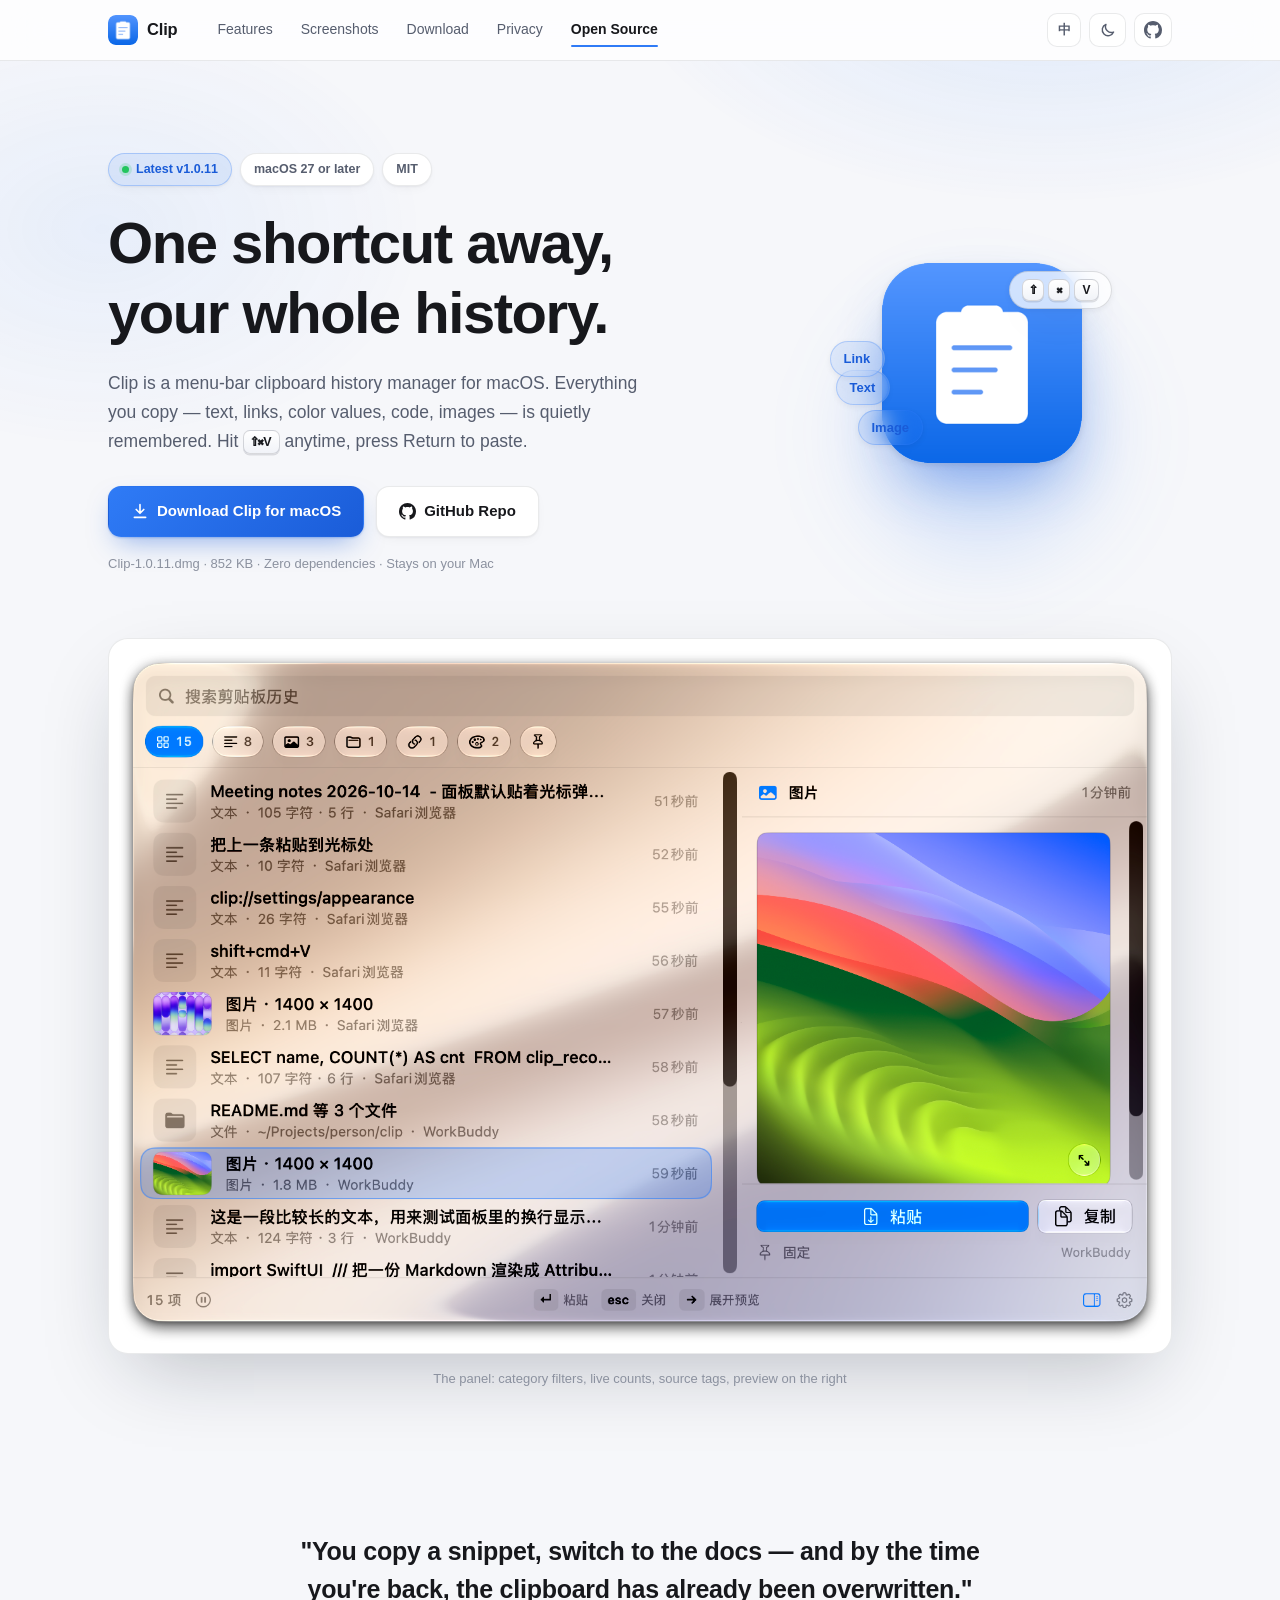
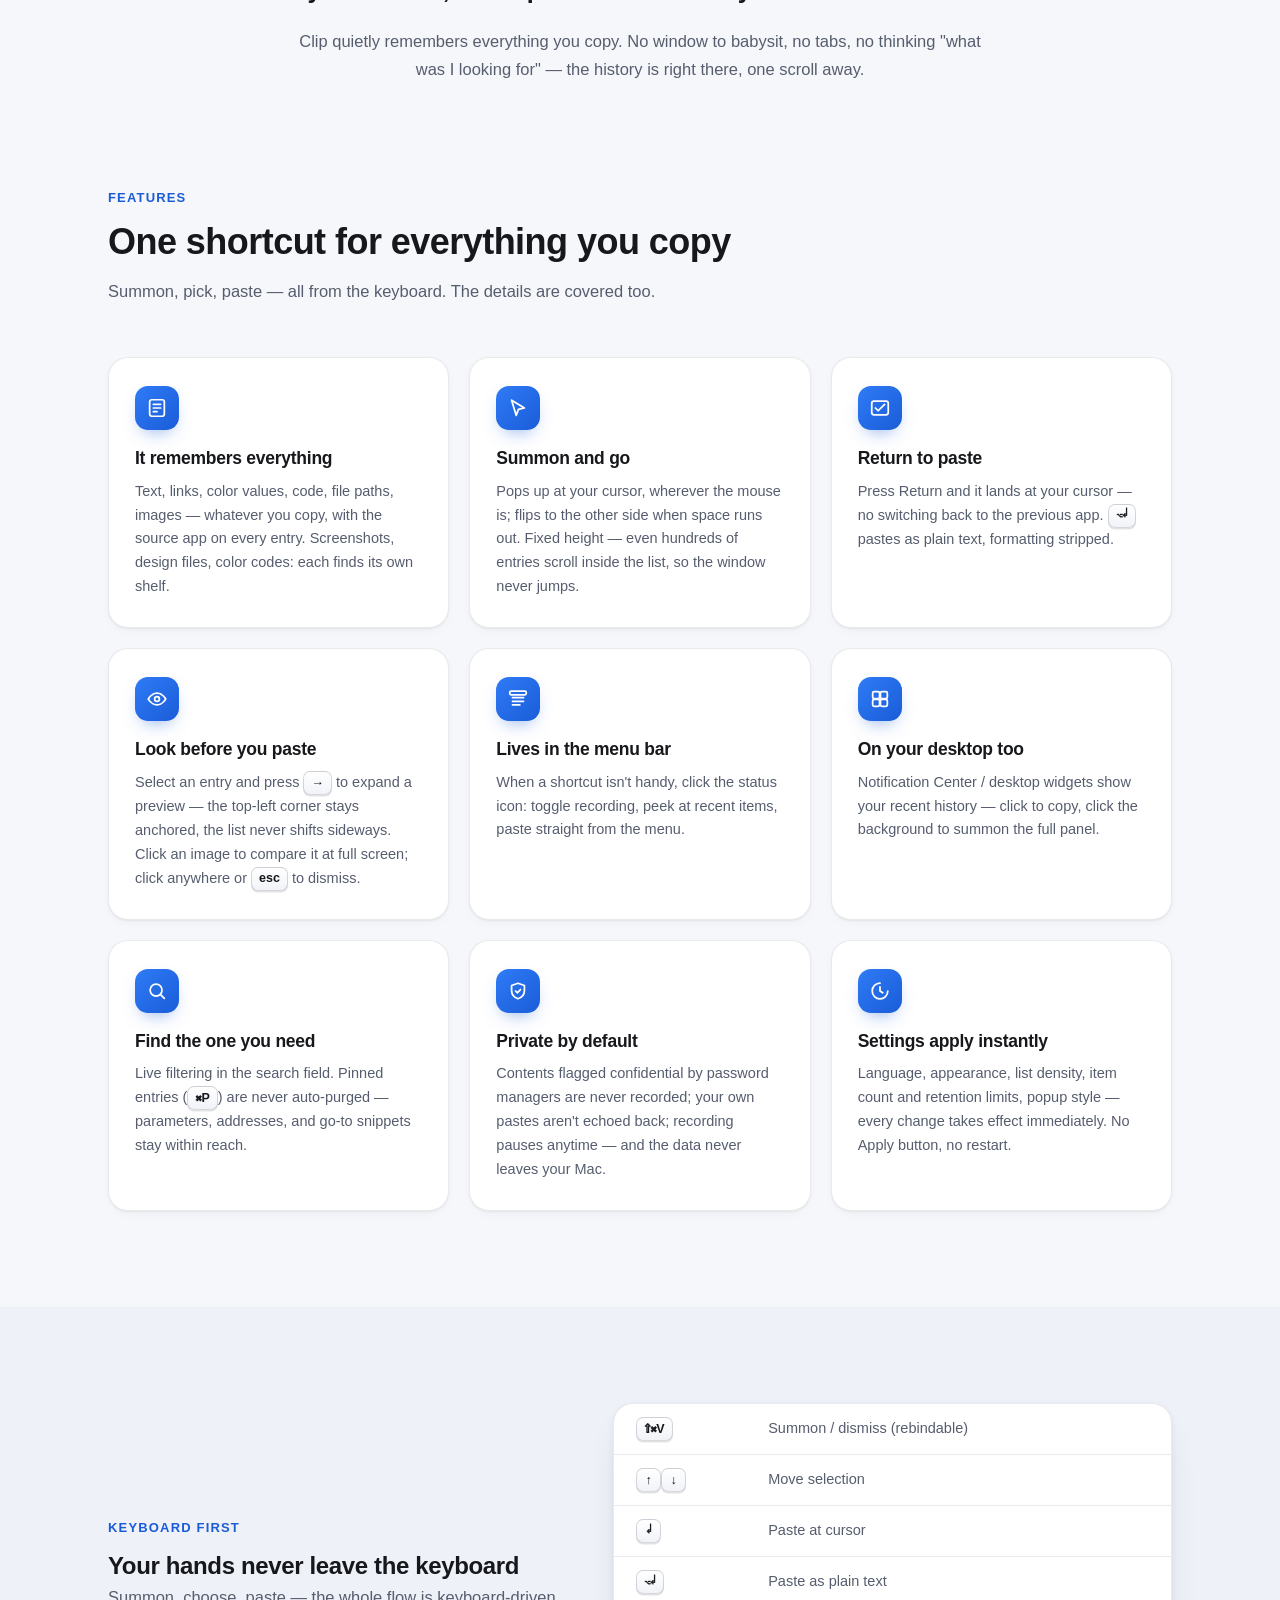
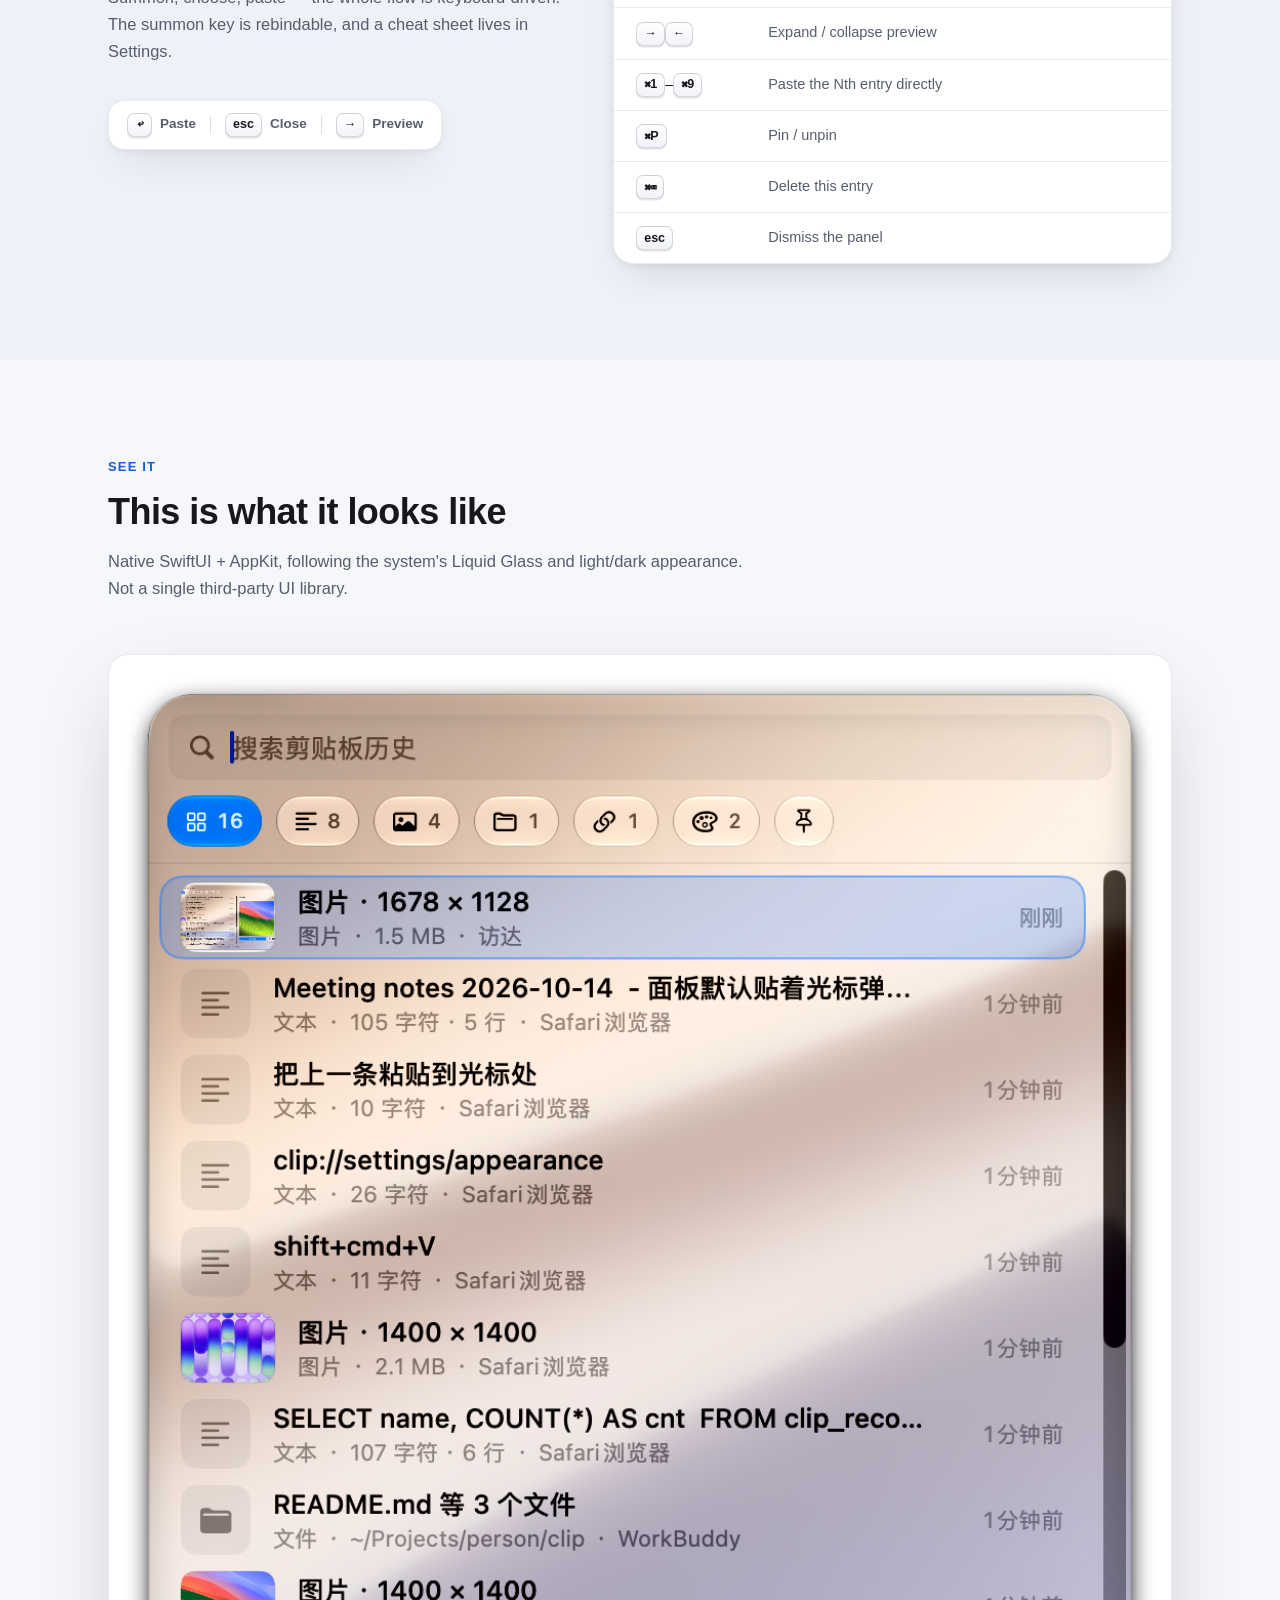
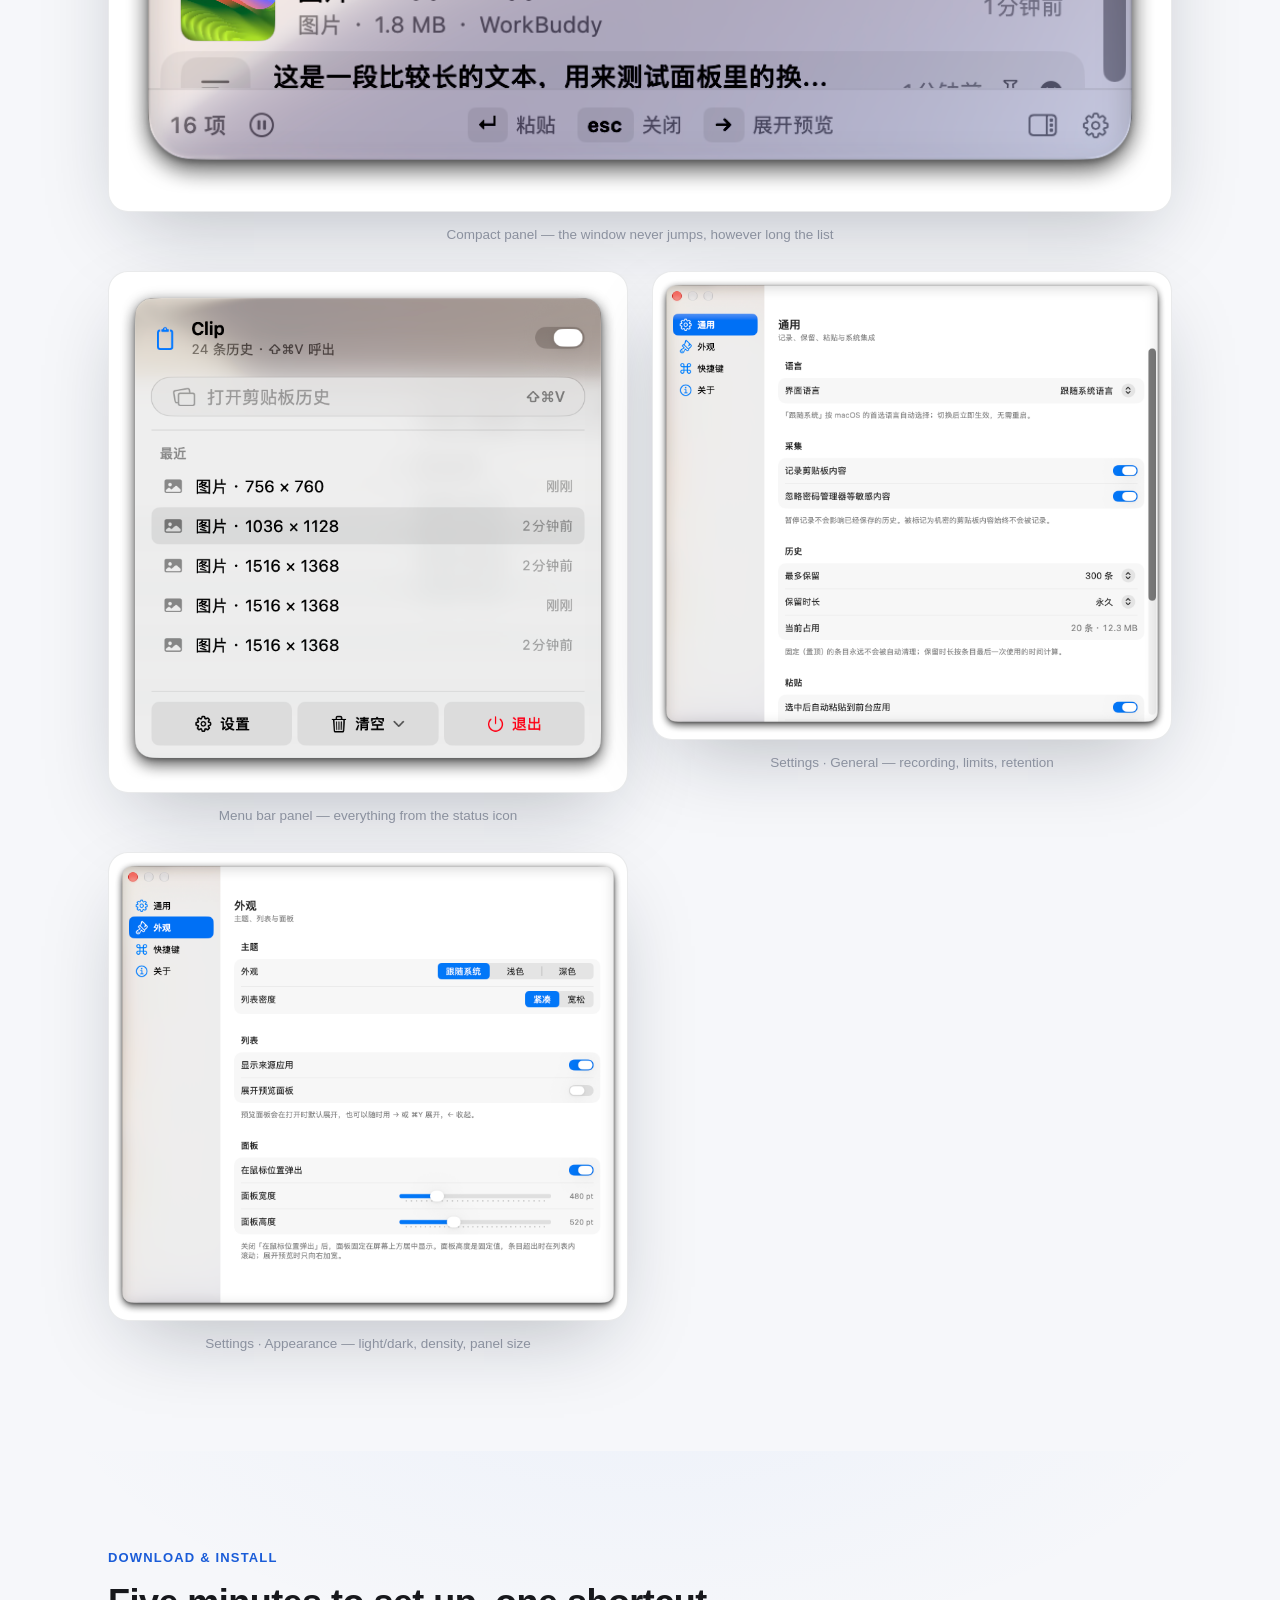
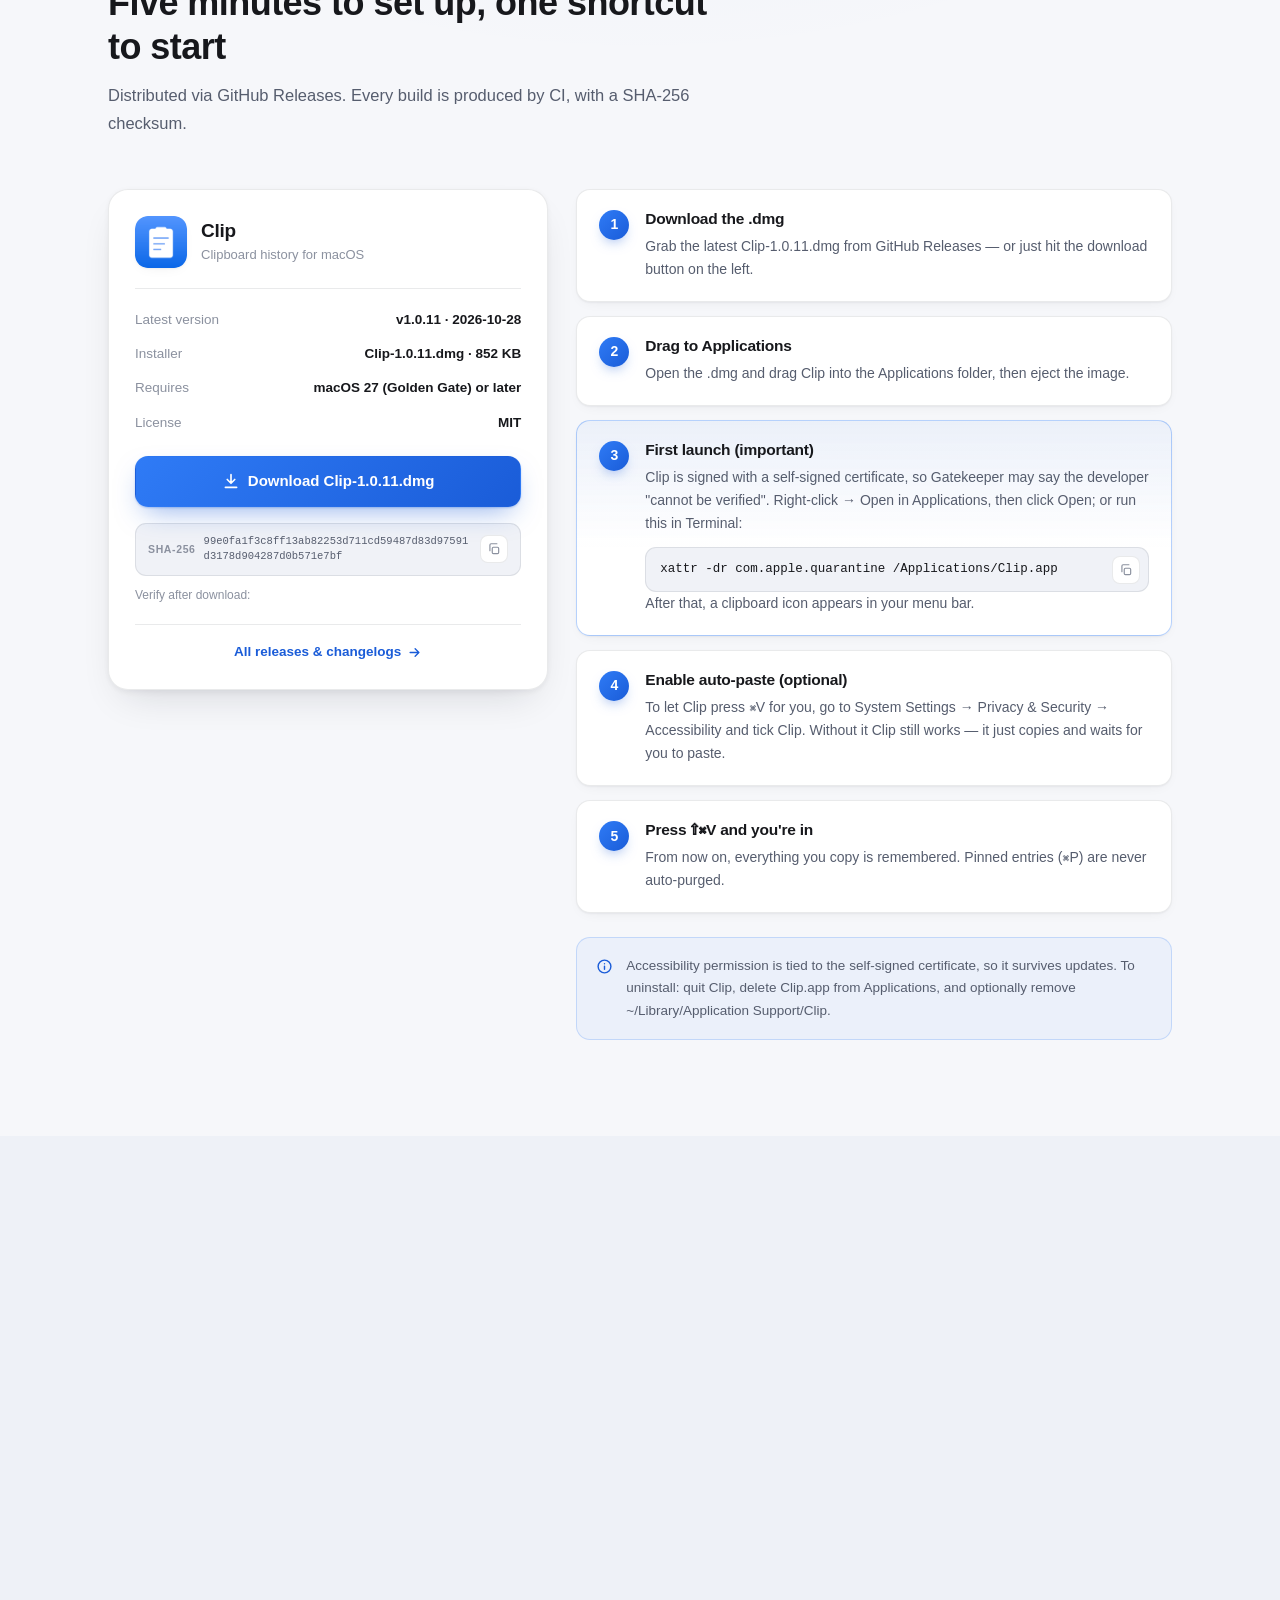
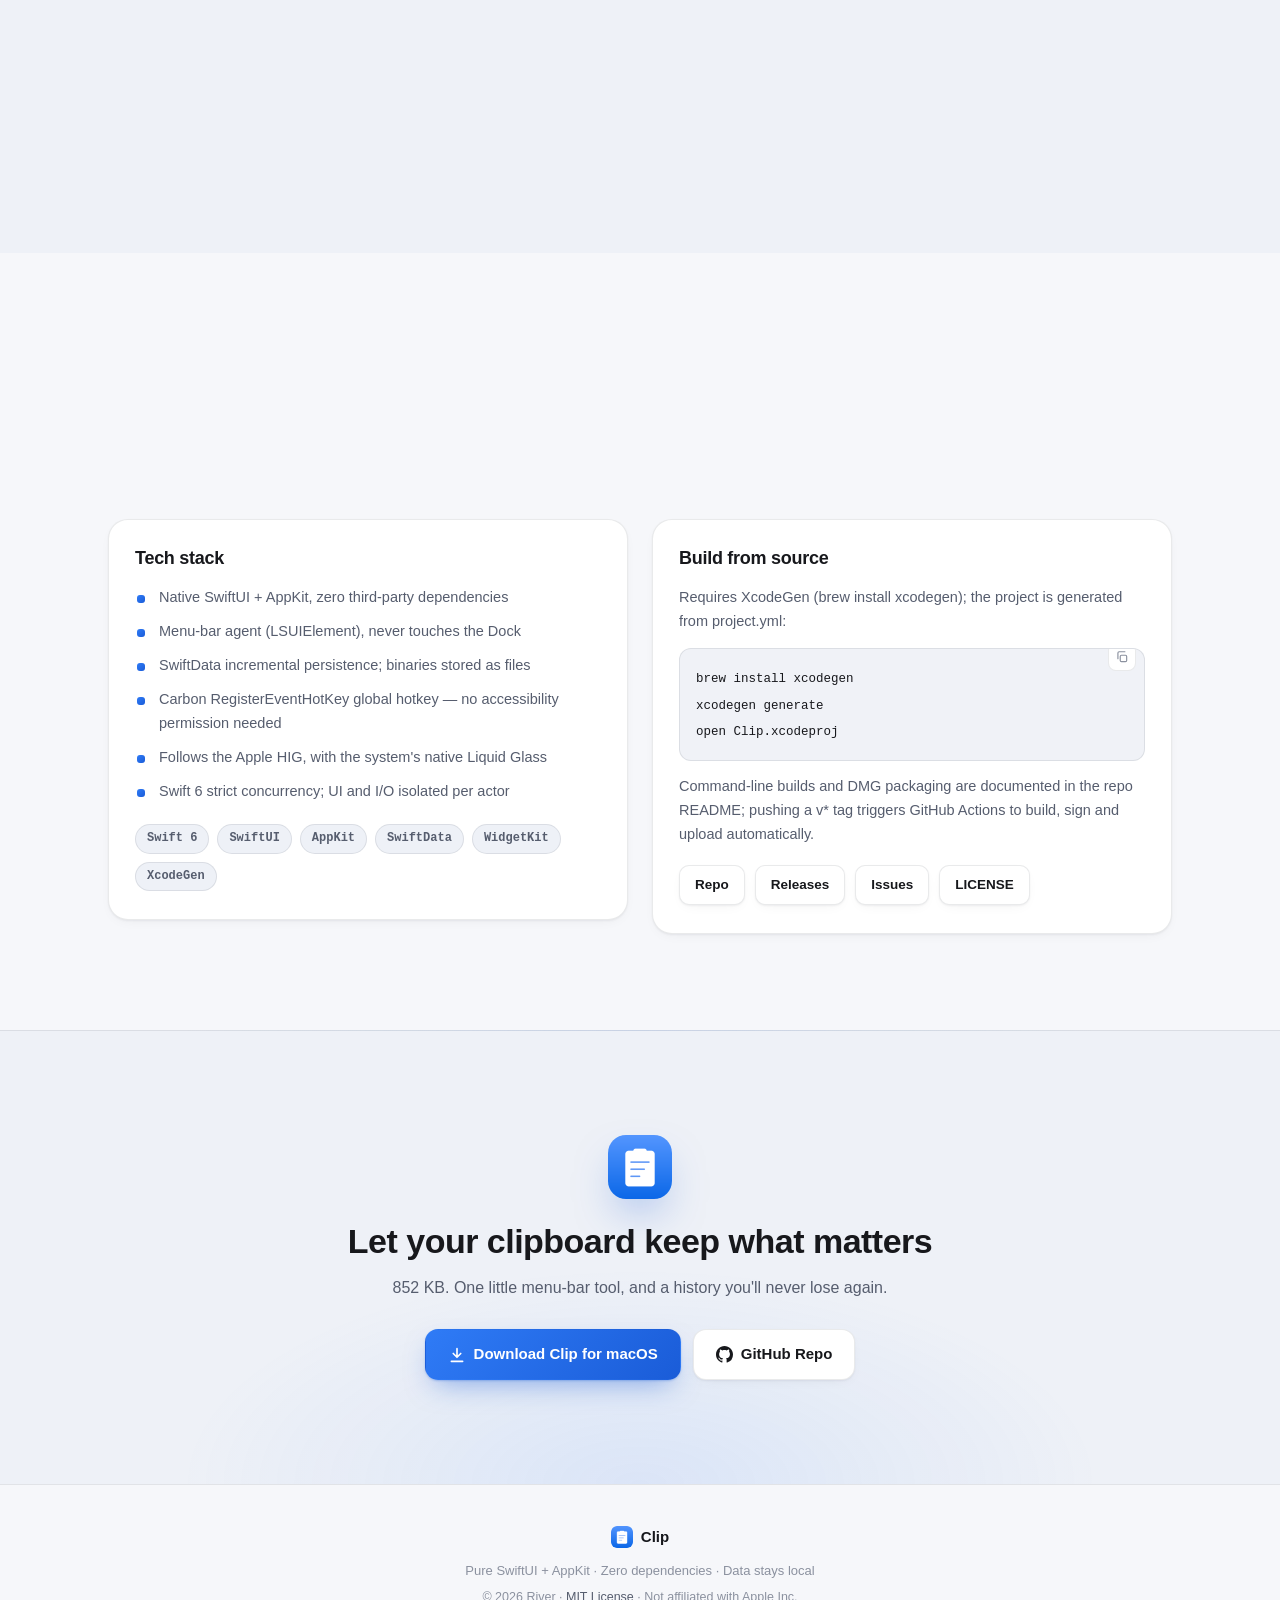
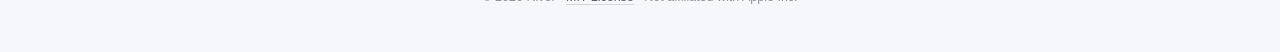
==== commit a2372316: "发布 v1.0.11：新增 ⌘Z 撤销删除，修复输入法冲突与一批性能问题 新功能 - ⌘Z 撤销刚才的删除：删掉的条目先只清内存与数据库，Blob 保留 20 秒，   窗口内按 ⌘Z 可原样恢复；超" ====
--- a/docs/index.html
+++ b/docs/index.html
@@ -47,14 +47,14 @@
   <div class="wrap hero-grid">
     <div class="hero-copy reveal">
       <div class="badges">
-        <span class="badge badge-version"><span class="dot"></span><span data-i18n="hero.badgeLatest">最新版 v1.0.10</span></span>
+        <span class="badge badge-version"><span class="dot"></span><span data-i18n="hero.badgeLatest">最新版 v1.0.11</span></span>
         <span class="badge" data-i18n="hero.badgeOS">macOS 27 或更高</span>
         <span class="badge">MIT</span>
       </div>
       <h1 data-i18n-html="hero.title">按一下快捷键，<br>历史就在手边。</h1>
       <p class="lead" data-i18n-html="hero.sub">Clip 是一款常驻 macOS 菜单栏的剪贴板历史管理器。复制过的一切——文本、链接、色值、代码、图片——都安静地记着。<kbd>⇧⌘V</kbd> 随叫随到，回车即粘。</p>
       <div class="cta-row">
-        <a class="btn btn-primary" href="https://github.com/wrm244/clip/releases/download/v1.0.10/Clip-1.0.10.dmg">
+        <a class="btn btn-primary" href="https://github.com/wrm244/clip/releases/download/v1.0.11/Clip-1.0.11.dmg">
           <svg viewBox="0 0 24 24" width="18" height="18" fill="none" stroke="currentColor" stroke-width="2.2" stroke-linecap="round" stroke-linejoin="round"><path d="M12 3.5v11M7 10l5 5 5-5M4.5 20.5h15"/></svg>
           <span data-i18n="hero.ctaDownload">下载 Clip for macOS</span>
         </a>
@@ -63,7 +63,7 @@
           <span data-i18n="hero.ctaGithub">GitHub 仓库</span>
         </a>
       </div>
-      <p class="cta-meta" data-i18n="hero.ctaMeta">Clip-1.0.10.dmg · 835 KB · 零第三方依赖 · 数据只在本机</p>
+      <p class="cta-meta" data-i18n="hero.ctaMeta">Clip-1.0.11.dmg · 852 KB · 零第三方依赖 · 数据只在本机</p>
     </div>
 
     <div class="hero-visual reveal" aria-hidden="true">
@@ -265,14 +265,14 @@
           </div>
         </div>
         <dl class="dl-meta">
-          <div><dt data-i18n="dl.metaVersion">最新版本</dt><dd>v1.0.10 · 2026-10-20</dd></div>
-          <div><dt data-i18n="dl.metaAsset">安装包</dt><dd>Clip-1.0.10.dmg · 835 KB</dd></div>
+          <div><dt data-i18n="dl.metaVersion">最新版本</dt><dd>v1.0.11 · 2026-10-28</dd></div>
+          <div><dt data-i18n="dl.metaAsset">安装包</dt><dd>Clip-1.0.11.dmg · 852 KB</dd></div>
           <div><dt data-i18n="dl.metaReq">系统要求</dt><dd data-i18n="dl.metaReqVal">macOS 27（Golden Gate）或更高</dd></div>
           <div><dt data-i18n="dl.metaLicense">许可</dt><dd>MIT</dd></div>
         </dl>
-        <a class="btn btn-primary btn-block" href="https://github.com/wrm244/clip/releases/download/v1.0.10/Clip-1.0.10.dmg">
+        <a class="btn btn-primary btn-block" href="https://github.com/wrm244/clip/releases/download/v1.0.11/Clip-1.0.11.dmg">
           <svg viewBox="0 0 24 24" width="18" height="18" fill="none" stroke="currentColor" stroke-width="2.2" stroke-linecap="round" stroke-linejoin="round"><path d="M12 3.5v11M7 10l5 5 5-5M4.5 20.5h15"/></svg>
-          <span data-i18n="dl.btnDownload">下载 Clip-1.0.10.dmg</span>
+          <span data-i18n="dl.btnDownload">下载 Clip-1.0.11.dmg</span>
         </a>
         <div class="dl-sha">
           <span class="dl-sha-label">SHA-256</span>
@@ -281,7 +281,7 @@
             <svg viewBox="0 0 24 24" width="14" height="14" fill="none" stroke="currentColor" stroke-width="2" stroke-linecap="round" stroke-linejoin="round"><rect x="9" y="9" width="11" height="11" rx="2"/><path d="M5 15V5a2 2 0 0 1 2-2h10"/></svg>
           </button>
         </div>
-        <p class="dl-verify" data-i18n-html="dl.verify">下载后校验：<code>shasum -a 256 ~/Downloads/Clip-1.0.10.dmg</code></p>
+        <p class="dl-verify" data-i18n-html="dl.verify">下载后校验：<code>shasum -a 256 ~/Downloads/Clip-1.0.11.dmg</code></p>
         <a class="dl-all" href="https://github.com/wrm244/clip/releases" target="_blank" rel="noopener">
           <span data-i18n="dl.allVersions">查看所有版本与更新日志</span>
           <svg viewBox="0 0 24 24" width="15" height="15" fill="none" stroke="currentColor" stroke-width="2.2" stroke-linecap="round" stroke-linejoin="round"><path d="M5 12h14M13 6l6 6-6 6"/></svg>
@@ -294,7 +294,7 @@
             <span class="step-num">1</span>
             <div class="step-body">
               <h4 data-i18n="s1.title">下载 .dmg</h4>
-              <p data-i18n="s1.desc">从 GitHub Releases 下载最新版的 Clip-1.0.10.dmg。也可以点上方按钮直接开始下载。</p>
+              <p data-i18n="s1.desc">从 GitHub Releases 下载最新版的 Clip-1.0.11.dmg。也可以点上方按钮直接开始下载。</p>
             </div>
           </li>
           <li class="step">
@@ -454,9 +454,9 @@
   <div class="wrap final-inner reveal">
     <img src="assets/img/icon.png" alt="Clip 图标" width="64" height="64">
     <h2 data-i18n="cta.title">让剪贴板记住该记住的</h2>
-    <p data-i18n="cta.sub">835 KB，一个菜单栏小工具，和一段不用再丢的历史。</p>
+    <p data-i18n="cta.sub">852 KB，一个菜单栏小工具，和一段不用再丢的历史。</p>
     <div class="cta-row cta-row-center">
-      <a class="btn btn-primary" href="https://github.com/wrm244/clip/releases/download/v1.0.10/Clip-1.0.10.dmg">
+      <a class="btn btn-primary" href="https://github.com/wrm244/clip/releases/download/v1.0.11/Clip-1.0.11.dmg">
         <svg viewBox="0 0 24 24" width="18" height="18" fill="none" stroke="currentColor" stroke-width="2.2" stroke-linecap="round" stroke-linejoin="round"><path d="M12 3.5v11M7 10l5 5 5-5M4.5 20.5h15"/></svg>
         <span data-i18n="hero.ctaDownload">下载 Clip for macOS</span>
       </a>
